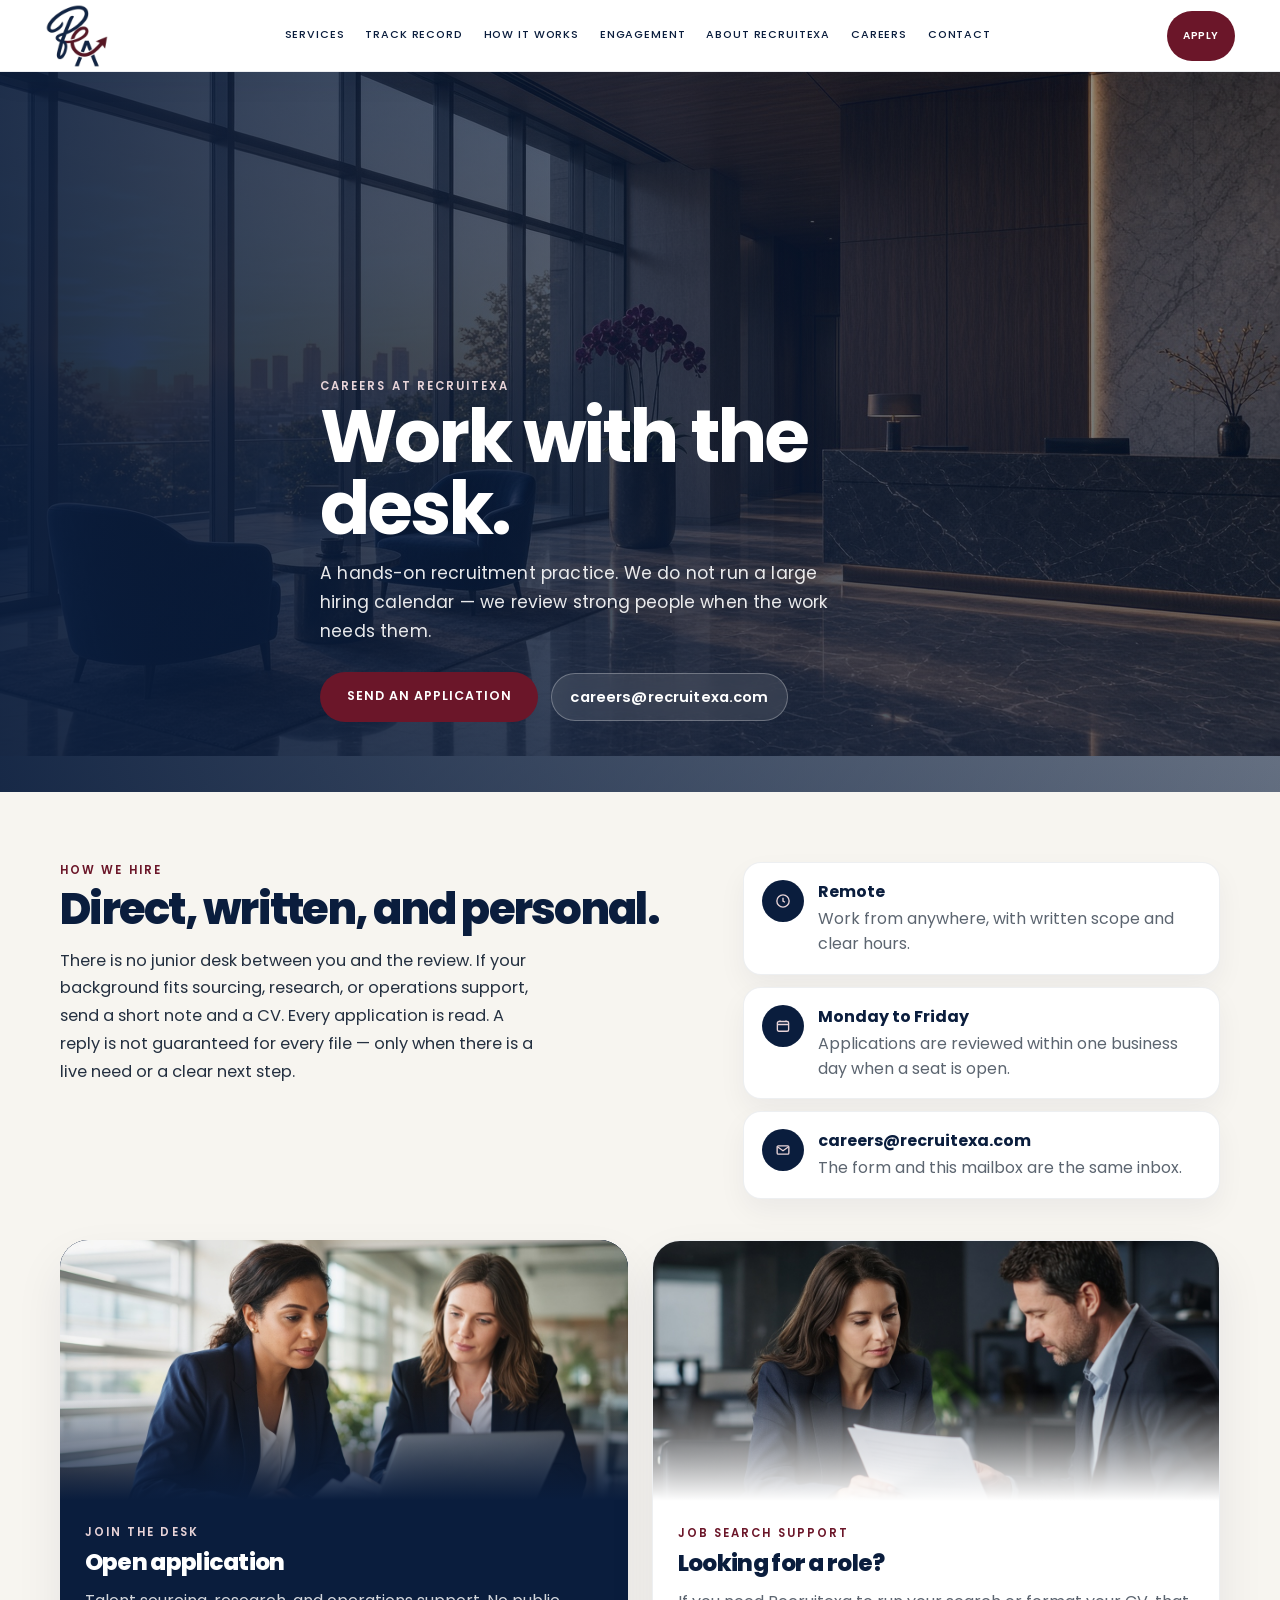
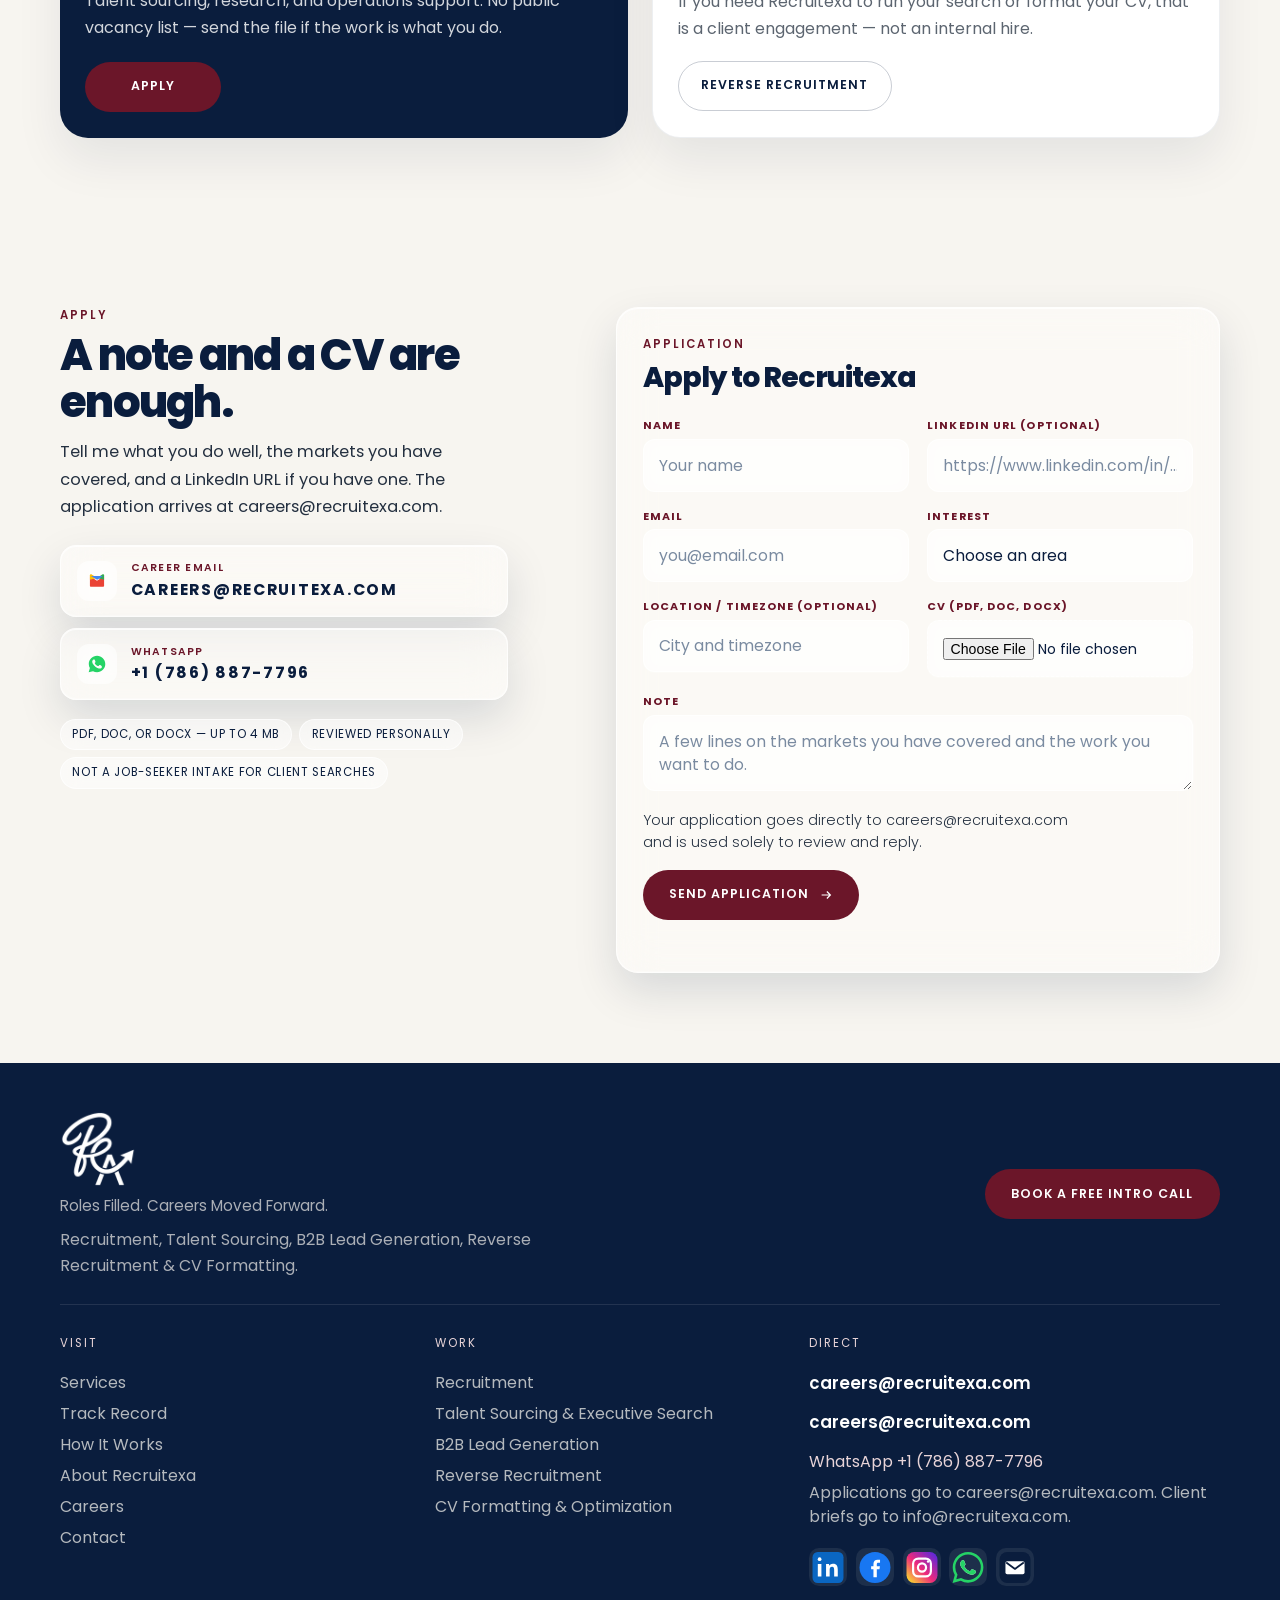
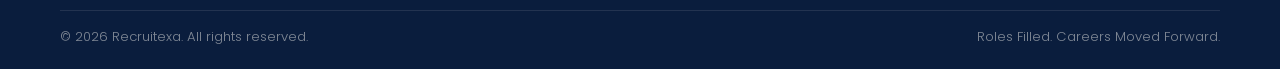
==== careers.html @ 0c9798f6 "Create Google Meet links on intro bookings via Calendar API. Co-authored-by: Cursor <cursoragent@cur" ====
﻿<!DOCTYPE html>
<html lang="en" class="skip-intro">
<head>
  <meta charset="utf-8">
  <meta name="viewport" content="width=device-width, initial-scale=1">
  <title>Careers | Recruitexa</title>
  <meta name="description" content="Careers at Recruitexa. Open applications are reviewed personally at careers@recruitexa.com.">
  <meta name="theme-color" content="#0A1D3D">
  <link rel="icon" href="favicon.png" type="image/png">
  <link rel="preconnect" href="https://fonts.googleapis.com">
  <link rel="preconnect" href="https://fonts.gstatic.com" crossorigin>
  <link href="https://fonts.googleapis.com/css2?family=Poppins:wght@400;500;600;700;800&display=swap" rel="stylesheet">
  <script>
    document.documentElement.classList.add("js", "skip-intro");
    try {
      document.documentElement.setAttribute("data-theme", localStorage.getItem("aroosa-theme") === "dark" ? "dark" : "light");
    } catch (err) {
      document.documentElement.setAttribute("data-theme", "light");
    }
  </script>
  <link rel="stylesheet" href="styles.css?v=112">
</head>
<body class="career-page" data-email="careers@recruitexa.com">
  <svg class="sprite" aria-hidden="true">
    <symbol id="logo-in" viewBox="0 0 24 24">
      <rect width="24" height="24" rx="4" fill="#0A66C2"/>
      <circle cx="5.5" cy="5.6" r="1.45" fill="#fff"/>
      <path fill="#fff" d="M4.1 9.3h2.8V19H4.1zM10.1 9.3h2.68v1.32h.05c.42-.78 1.45-1.6 2.98-1.6 3.18 0 3.77 2.1 3.77 4.82V19h-2.8v-4.85c0-1.16-.02-2.65-1.62-2.65-1.62 0-1.87 1.26-1.87 2.57V19h-2.8V9.3z"/>
    </symbol>
    <symbol id="logo-fb" viewBox="0 0 24 24">
      <circle cx="12" cy="12" r="12" fill="#1877F2"/>
      <path fill="#fff" d="M13.4 19.6v-6.2h2.1l.3-2.4h-2.4V9.5c0-.7.2-1.2 1.2-1.2h1.3V6.1c-.2 0-1-.1-1.9-.1-1.9 0-3.2 1.15-3.2 3.26v1.8H9v2.4h1.8v6.2h2.6z"/>
    </symbol>
    <linearGradient id="igGrad" x1="2" y1="22" x2="22" y2="2" gradientUnits="userSpaceOnUse">
      <stop offset="0" stop-color="#f9ce34"/>
      <stop offset=".45" stop-color="#ee2a7b"/>
      <stop offset="1" stop-color="#6228d7"/>
    </linearGradient>
    <symbol id="logo-ig" viewBox="0 0 24 24">
      <rect width="24" height="24" rx="6" fill="url(#igGrad)"/>
      <rect x="5.1" y="5.1" width="13.8" height="13.8" rx="4" fill="none" stroke="#fff" stroke-width="1.7"/>
      <circle cx="12" cy="12" r="3.15" fill="none" stroke="#fff" stroke-width="1.7"/>
      <circle cx="16.7" cy="7.35" r=".95" fill="#fff"/>
    </symbol>
    <symbol id="logo-wa" viewBox="0 0 24 24">
      <path fill="#fff" d="M17.472 14.382c-.297-.149-1.758-.867-2.03-.967-.273-.099-.471-.148-.67.15-.197.297-.769.966-.94 1.164-.173.199-.347.223-.644.075-.297-.15-1.255-.463-2.39-1.475-.883-.788-1.48-1.761-1.653-2.059-.173-.297-.018-.458.13-.606.134-.133.298-.347.446-.52.149-.174.198-.298.298-.497.099-.198.05-.371-.025-.52-.075-.149-.669-1.612-.916-2.207-.242-.579-.487-.5-.669-.51-.173-.008-.371-.01-.57-.01-.198 0-.52.074-.792.372-.272.297-1.04 1.016-1.04 2.479 0 1.462 1.065 2.875 1.213 3.074.149.198 2.096 3.2 5.077 4.487.709.306 1.262.489 1.694.625.712.227 1.36.195 1.871.118.571-.085 1.758-.719 2.006-1.413.248-.694.248-1.289.173-1.413-.074-.124-.272-.198-.57-.347"/>
      <path fill="#25D366" fill-rule="evenodd" d="M17.472 14.382c-.297-.149-1.758-.867-2.03-.967-.273-.099-.471-.148-.67.15-.197.297-.769.966-.94 1.164-.173.199-.347.223-.644.075-.297-.15-1.255-.463-2.39-1.475-.883-.788-1.48-1.761-1.653-2.059-.173-.297-.018-.458.13-.606.134-.133.298-.347.446-.52.149-.174.198-.298.298-.497.099-.198.05-.371-.025-.52-.075-.149-.669-1.612-.916-2.207-.242-.579-.487-.5-.669-.51-.173-.008-.371-.01-.57-.01-.198 0-.52.074-.792.372-.272.297-1.04 1.016-1.04 2.479 0 1.462 1.065 2.875 1.213 3.074.149.198 2.096 3.2 5.077 4.487.709.306 1.262.489 1.694.625.712.227 1.36.195 1.871.118.571-.085 1.758-.719 2.006-1.413.248-.694.248-1.289.173-1.413-.074-.124-.272-.198-.57-.347m-5.421 7.403h-.004a9.87 9.87 0 0 1-5.031-1.378l-.361-.214-3.741.982.998-3.648-.235-.374a9.86 9.86 0 0 1-1.51-5.26c.001-5.45 4.436-9.884 9.888-9.884 2.64 0 5.122 1.03 6.988 2.898a9.825 9.825 0 0 1 2.893 6.994c-.003 5.45-4.435 9.884-9.885 9.884m8.413-18.297A11.815 11.815 0 0 0 12.05 0C5.495 0 .16 5.335.157 11.892c0 2.096.547 4.142 1.588 5.945L.057 24l6.305-1.654a11.882 11.882 0 0 0 5.683 1.448h.005c6.554 0 11.89-5.335 11.893-11.893a11.821 11.821 0 0 0-3.48-8.413z"/>
    </symbol>
    <symbol id="logo-mail" viewBox="0 0 24 24">
      <rect width="24" height="24" rx="6" fill="#0A1D3D"/>
      <rect x="4.6" y="7.2" width="14.8" height="10" rx="1.4" fill="#fff"/>
      <path d="M5.2 8.1 12 13.1l6.8-5" fill="none" stroke="#0A1D3D" stroke-width="1.4" stroke-linejoin="round"/>
    </symbol>
  </svg>
  <a class="skip" href="#apply">Skip to apply</a>

  <header class="nav" id="nav">
    <a class="wordmark" href="index.html#top" aria-label="Recruitexa">
      <img class="brand-mark" src="assets/logo.png?v=ra3" alt="Recruitexa">
    </a>
    <nav class="nav-links" aria-label="Primary">
      <a href="index.html#services">Services</a>
      <a href="index.html#record">Track Record</a>
      <a href="index.html#method">How It Works</a>
      <a href="index.html#engage">Engagement</a>
      <a href="index.html#about">About Recruitexa</a>
      <a href="careers.html" aria-current="page">Careers</a>
      <a href="index.html#contact">Contact</a>
    </nav>
    <div class="nav-side">
      <a class="btn btn-cyan nav-mail" href="#apply">Apply</a>
      <button class="nav-toggle" type="button" aria-expanded="false" aria-controls="nav-panel">
        <span class="sr">Menu</span>
        <i></i><i></i><i></i>
      </button>
    </div>
  </header>

  <div class="nav-panel" id="nav-panel" hidden>
    <div class="nav-panel-inner">
      <a href="index.html#services">Services</a>
      <a href="index.html#record">Track Record</a>
      <a href="index.html#method">How It Works</a>
      <a href="index.html#engage">Engagement</a>
      <a href="index.html#about">About Recruitexa</a>
      <a href="careers.html" aria-current="page">Careers</a>
      <a href="index.html#contact">Contact</a>
      <p class="nav-panel-foot">Recruitexa · careers@recruitexa.com</p>
      <button class="panel-close" type="button" data-close>Close</button>
    </div>
  </div>

  <main>
    <section class="service-hero career-hero" id="top">
      <img src="assets/lux-lobby.jpg" alt="A quiet professional lobby.">
      <div class="career-hero-shade" aria-hidden="true"></div>
      <div class="wrap career-hero-copy">
        <p class="kicker">Careers at Recruitexa</p>
        <h1>Work with the desk.</h1>
        <p class="hero-lead">A hands-on recruitment practice. We do not run a large hiring calendar — we review strong people when the work needs them.</p>
        <div class="career-hero-actions">
          <a class="btn btn-cyan" href="#apply">Send an application</a>
          <a class="career-mail-chip" href="mailto:careers@recruitexa.com">careers@recruitexa.com</a>
        </div>
      </div>
    </section>

    <section class="section career-body">
      <div class="wrap career-intro">
        <div class="career-intro-copy">
          <p class="kicker">How we hire</p>
          <h2>Direct, written, and personal.</h2>
          <p class="section-lead">There is no junior desk between you and the review. If your background fits sourcing, research, or operations support, send a short note and a CV. Every application is read. A reply is not guaranteed for every file — only when there is a live need or a clear next step.</p>
        </div>
        <ul class="career-points">
          <li>
            <span class="career-ic" aria-hidden="true">
              <svg viewBox="0 0 24 24" fill="none" stroke="currentColor" stroke-width="1.8"><circle cx="12" cy="12" r="8.2"/><path d="M12 7.8v4.4l2.6 1.5"/></svg>
            </span>
            <span><strong>Remote</strong> Work from anywhere, with written scope and clear hours.</span>
          </li>
          <li>
            <span class="career-ic" aria-hidden="true">
              <svg viewBox="0 0 24 24" fill="none" stroke="currentColor" stroke-width="1.8"><rect x="4.5" y="6" width="15" height="13" rx="2"/><path d="M8 6V4.8M16 6V4.8M4.5 10h15"/></svg>
            </span>
            <span><strong>Monday to Friday</strong> Applications are reviewed within one business day when a seat is open.</span>
          </li>
          <li>
            <span class="career-ic" aria-hidden="true">
              <svg viewBox="0 0 24 24" fill="none" stroke="currentColor" stroke-width="1.8"><rect x="4.2" y="6.5" width="15.6" height="11" rx="1.6"/><path d="M5 8l7 5 7-5"/></svg>
            </span>
            <span><strong>careers@recruitexa.com</strong> The form and this mailbox are the same inbox.</span>
          </li>
        </ul>
      </div>

      <div class="wrap career-paths">
        <article class="career-path career-path--join">
          <div class="career-path-media">
            <img src="assets/pro-people.jpg" alt="Recruiters reviewing candidate files together.">
          </div>
          <div class="career-path-copy">
            <p class="kicker">Join the desk</p>
            <h3>Open application</h3>
            <p>Talent sourcing, research, and operations support. No public vacancy list — send the file if the work is what you do.</p>
            <a class="btn btn-cyan" href="#apply">Apply</a>
          </div>
        </article>
        <article class="career-path career-path--seek">
          <div class="career-path-media">
            <img src="assets/pro-cv.jpg" alt="A recruiter reviewing a CV with a candidate.">
          </div>
          <div class="career-path-copy">
            <p class="kicker">Job search support</p>
            <h3>Looking for a role?</h3>
            <p>If you need Recruitexa to run your search or format your CV, that is a client engagement — not an internal hire.</p>
            <a class="btn btn-ghost" href="service.html?id=reverse-recruiting">Reverse Recruitment</a>
          </div>
        </article>
      </div>
    </section>

    <section class="contact career-apply" id="apply">
      <div class="wrap contact-wrap">
        <div class="contact-copy">
          <p class="kicker">Apply</p>
          <h2>A note and a CV are enough.</h2>
          <p class="contact-lead">Tell me what you do well, the markets you have covered, and a LinkedIn URL if you have one. The application arrives at careers@recruitexa.com.</p>
          <div class="contact-channels">
            <a class="channel" href="mailto:careers@recruitexa.com">
              <span class="channel-ic" aria-hidden="true">
                <svg viewBox="0 0 24 24"><path fill="#EA4335" d="M20.5 6.4v11.2c0 .7-.6 1.3-1.3 1.3H4.8c-.7 0-1.3-.6-1.3-1.3V6.4l8.5 5.3 8.5-5.3z"/><path fill="#FBBC04" d="M3.5 6.4V5.2c0-.7.6-1.2 1.3-1.2h.4l7 4.4-8.7 2z"/><path fill="#34A853" d="M20.5 6.4V5.2c0-.7-.6-1.2-1.3-1.2h-.4l-7 4.4 8.7 2z"/><path fill="#4285F4" d="M12.2 10.6L4.8 6H19l-6.8 4.6z"/></svg>
              </span>
              <span class="channel-copy">
                <span>Career email</span>
                <strong>careers@recruitexa.com</strong>
              </span>
            </a>
            <a class="channel" href="https://wa.me/17868877796">
              <span class="channel-ic" aria-hidden="true">
                <svg viewBox="0 0 24 24"><path fill="#25D366" d="M12.04 2C6.58 2 2.13 6.45 2.13 11.91c0 1.75.46 3.45 1.32 4.95L2 22l5.25-1.38c1.45.79 3.08 1.21 4.79 1.21 5.46 0 9.91-4.45 9.91-9.91C21.95 6.45 17.5 2 12.04 2zm5.79 14.08c-.24.68-1.4 1.26-1.94 1.34-.5.08-1.13.11-1.82-.11-.42-.14-.96-.31-1.65-.61-2.9-1.26-4.79-4.18-4.94-4.37-.14-.19-1.19-1.58-1.19-3.01 0-1.43.75-2.13 1.02-2.42.26-.29.58-.36.77-.36.19 0 .38 0 .54.01.17.01.41-.07.64.49.24.57.81 1.98.88 2.12.07.14.12.31.02.5-.1.19-.14.31-.29.48-.14.17-.3.37-.43.5-.14.14-.29.29-.12.56.16.28.73 1.2 1.57 1.94 1.08.96 1.99 1.26 2.27 1.4.28.14.44.12.61-.07.16-.19.7-.81.88-1.09.19-.28.37-.23.62-.14.26.1 1.63.77 1.91.91.28.14.47.21.54.32.07.12.07.68-.17 1.36z"/></svg>
              </span>
              <span class="channel-copy">
                <span>WhatsApp</span>
                <strong>+1 (786) 887-7796</strong>
              </span>
            </a>
          </div>
          <ul class="contact-points">
            <li>PDF, DOC, or DOCX — up to 4 MB</li>
            <li>Reviewed personally</li>
            <li>Not a job-seeker intake for client searches</li>
          </ul>
        </div>
        <div class="contact-panel">
          <form id="brief" action="send.php" method="post" enctype="multipart/form-data" data-intent="career" novalidate>
            <input type="hidden" name="intent" value="career">
            <p class="kicker">Application</p>
            <h3 class="form-title">Apply to Recruitexa</h3>
            <div class="form-grid">
              <label class="field">
                <span>Name</span>
                <input name="name" type="text" autocomplete="name" maxlength="120" required placeholder="Your name">
              </label>
              <label class="field">
                <span>LinkedIn URL (optional)</span>
                <input name="company" type="url" maxlength="160" placeholder="https://www.linkedin.com/in/…">
              </label>
              <label class="field">
                <span>Email</span>
                <input name="email" type="email" autocomplete="email" maxlength="160" required placeholder="you@email.com">
              </label>
              <label class="field">
                <span>Interest</span>
                <select name="service" required>
                  <option value="" selected disabled>Choose an area</option>
                  <option>Open application</option>
                  <option>Talent sourcing</option>
                  <option>Recruitment operations</option>
                  <option>Research / lead generation</option>
                  <option>Other</option>
                </select>
              </label>
              <label class="field">
                <span>Location / timezone (optional)</span>
                <input name="timeline" type="text" maxlength="160" placeholder="City and timezone">
              </label>
              <label class="field">
                <span>CV (PDF, DOC, DOCX)</span>
                <input name="cv" type="file" accept=".pdf,.doc,.docx,application/pdf,application/msword,application/vnd.openxmlformats-officedocument.wordprocessingml.document">
              </label>
              <label class="field field-wide">
                <span>Note</span>
                <textarea name="message" maxlength="4000" required placeholder="A few lines on the markets you have covered and the work you want to do."></textarea>
              </label>
            </div>
            <div class="hp" aria-hidden="true">
              <label>Leave this blank<input name="website" type="text" tabindex="-1" autocomplete="off"></label>
            </div>
            <div class="form-actions">
              <p class="form-hint">Your application goes directly to careers@recruitexa.com and is used solely to review and reply.</p>
              <button class="btn btn-cyan" type="submit">Send application
                <svg viewBox="0 0 16 16" aria-hidden="true"><path d="M3 8h10M9 4l4 4-4 4" fill="none" stroke="currentColor" stroke-width="1.4"/></svg>
              </button>
            </div>
            <p class="form-note" id="form-note" role="status"></p>
          </form>
          <div class="form-success" id="form-success" hidden tabindex="-1">
            <p class="kicker">Sent</p>
            <h3>Thank you. Your application has been received at careers@recruitexa.com.</h3>
            <p>If there is a live need that fits, you will hear back. You can also write directly to <a href="mailto:careers@recruitexa.com">careers@recruitexa.com</a>.</p>
            <button class="btn btn-cyan" type="button" id="write-again">Send another</button>
          </div>
        </div>
      </div>
    </section>
  </main>

  <footer class="footer">
    <div class="wrap footer-top">
      <div>
        <a class="wordmark" href="index.html#top" aria-label="Recruitexa">
          <img class="brand-mark" src="assets/logo.png?v=ra3" alt="Recruitexa">
        </a>
        <p class="footer-tag">Roles Filled. Careers Moved Forward.</p>
        <p>Recruitment, Talent Sourcing, B2B Lead Generation, Reverse Recruitment &amp; CV Formatting.</p>
      </div>
      <a class="btn btn-cyan" href="index.html#book">Book a Free Intro Call</a>
    </div>
    <div class="wrap footer-grid">
      <div>
        <p class="kicker">Visit</p>
        <a href="index.html#services">Services</a>
        <a href="index.html#record">Track Record</a>
        <a href="index.html#method">How It Works</a>
        <a href="index.html#about">About Recruitexa</a>
        <a href="careers.html">Careers</a>
        <a href="index.html#contact">Contact</a>
      </div>
      <div>
        <p class="kicker">Work</p>
        <a href="service.html?id=recruitment">Recruitment</a>
        <a href="service.html?id=talent-sourcing">Talent Sourcing &amp; Executive Search</a>
        <a href="service.html?id=lead-generation">B2B Lead Generation</a>
        <a href="service.html?id=reverse-recruiting">Reverse Recruitment</a>
        <a href="service.html?id=cv-career">CV Formatting &amp; Optimization</a>
      </div>
      <div class="footer-email">
        <p class="kicker">Direct</p>
        <a class="footer-mail" href="mailto:careers@recruitexa.com">careers@recruitexa.com</a>
        <a class="footer-mail" href="mailto:info@recruitexa.com" data-email-link>info@recruitexa.com</a>
        <a href="https://wa.me/17868877796">WhatsApp +1 (786) 887-7796</a>
        <p>Applications go to careers@recruitexa.com. Client briefs go to info@recruitexa.com.</p>
        <div class="socials">
          <a class="soc-in" href="https://www.linkedin.com/company/recruitexa" aria-label="LinkedIn" target="_blank" rel="noopener noreferrer"><svg aria-hidden="true"><use href="#logo-in"/></svg></a>
          <a class="soc-fb" href="https://www.facebook.com/profile.php?id=61596615153483" aria-label="Facebook" target="_blank" rel="noopener noreferrer"><svg aria-hidden="true"><use href="#logo-fb"/></svg></a>
          <a class="soc-ig" href="https://www.instagram.com/recruitexa/" aria-label="Instagram" target="_blank" rel="noopener noreferrer"><svg aria-hidden="true"><use href="#logo-ig"/></svg></a>
          <a class="soc-wa" href="https://wa.me/17868877796" aria-label="WhatsApp" target="_blank" rel="noopener noreferrer"><svg aria-hidden="true"><use href="#logo-wa"/></svg></a>
          <a class="soc-mail" href="mailto:careers@recruitexa.com" aria-label="Email"><svg aria-hidden="true"><use href="#logo-mail"/></svg></a>
        </div>
      </div>
    </div>
    <div class="wrap footer-base">
      <p>© <span data-year>2026</span> Recruitexa. All rights reserved.</p>
      <p>Roles Filled. Careers Moved Forward.</p>
    </div>
  </footer>

  <script src="main.js?v=48"></script>
</body>
</html>
---- styles.css ----
:root {
  --ice: #F7F5F0;
  --white: #FFFFFF;
  --navy: #0A1D3D;
  --navy-2: #0A1D3D;
  --blue: #6B1629;
  --blue-deep: #6B1629;
  --sky: #F7F5F0;
  --line: rgba(107, 22, 41, 0.16);
  --muted: #5c6570;
  --text: #0A1D3D;
  --deep: #0A1D3D;
  --danger: #b42318;
  --glass: rgba(247, 245, 240, 0.78);
  --glass-strong: rgba(255, 255, 255, 0.94);
  --sheen: rgba(255, 255, 255, 0.55);
  --orb: rgba(107, 22, 41, 0.28);
  --orb-2: rgba(10, 29, 61, 0.22);
  --orb-3: rgba(10, 29, 61, 0.14);
  --serif: "Poppins", "Segoe UI", sans-serif;
  --sans: "Poppins", "Segoe UI", sans-serif;
  --cyan: #0A1D3D;
  --maroon: #6B1629;
  --pad: clamp(1.15rem, 3.5vw, 3.5rem);
  --nav: 4.5rem;
  --ease: cubic-bezier(0.22, 1, 0.36, 1);
  --radius: 22px;
}

html[data-theme="dark"] {
  --ice: #0A1D3D;
  --white: #10203c;
  --navy: #F7F5F0;
  --navy-2: #d5e4ff;
  --blue: #e7b3c0;
  --blue-deep: #f3d5dc;
  --sky: #15243c;
  --line: rgba(231, 179, 192, 0.22);
  --muted: #c5d0e4;
  --text: #F7F5F0;
  --deep: #0A1D3D;
  --glass: rgba(14, 28, 56, 0.66);
  --glass-strong: rgba(12, 26, 52, 0.82);
  --sheen: rgba(214, 228, 255, 0.14);
  --orb: rgba(107, 22, 41, 0.45);
  --orb-2: rgba(10, 29, 61, 0.4);
  --orb-3: rgba(231, 179, 192, 0.16);
  color-scheme: dark;
}

*,
*::before,
*::after { box-sizing: border-box; }

html { scroll-behavior: smooth; background: var(--ice); color-scheme: light; }

body {
  margin: 0;
  background: var(--ice);
  color: var(--text);
  font-family: var(--sans);
  font-size: 1rem;
  line-height: 1.5;
  text-rendering: optimizeLegibility;
  -webkit-font-smoothing: antialiased;
}

body.menu-open { overflow: hidden; }

h1, h2, h3, p, dl, dd { margin: 0; }
ul, ol { list-style: none; margin: 0; padding: 0; }
a { color: inherit; text-decoration: none; }
button, input, select, textarea { font: inherit; color: inherit; }
button { cursor: pointer; background: none; border: 0; padding: 0; }
img, svg { display: block; max-width: 100%; }

::selection { background: #6B1629; color: #fff; }
:focus { outline: none; }
:focus-visible { outline: 2px solid var(--blue); outline-offset: 3px; }

.sr {
  position: absolute;
  width: 1px;
  height: 1px;
  padding: 0;
  margin: -1px;
  overflow: hidden;
  clip: rect(0, 0, 0, 0);
  white-space: nowrap;
  border: 0;
}

.skip {
  position: absolute;
  left: 1rem;
  top: -4rem;
  z-index: 800;
  background: var(--navy);
  color: var(--white);
  padding: 0.55rem 0.85rem;
}
.skip:focus { top: 0.7rem; }

.progress {
  position: fixed;
  top: 0;
  left: 0;
  width: 100%;
  height: 3px;
  background: linear-gradient(90deg, var(--blue-deep), var(--blue), #7eb0ff);
  transform: scaleX(0);
  transform-origin: 0 50%;
  z-index: 500;
  pointer-events: none;
}

.wrap {
  width: min(1160px, calc(100% - var(--pad) * 2));
  margin-inline: auto;
}

@keyframes noteIn {
  to { opacity: 1; transform: none; }
}

@keyframes noteOut {
  to { opacity: 0; transform: translateY(-8px); }
}

.method-layout {
  display: grid;
  grid-template-columns: minmax(0, 1fr) 16.5rem;
  gap: 1.4rem;
  align-items: start;
}

.method-feed {
  position: sticky;
  top: calc(var(--nav) + 0.8rem);
  display: grid;
  gap: 0.8rem;
}

.toast-stack {
  display: grid;
  gap: 0.55rem;
}

.step-note,
.ping {
  padding: 0.75rem 0.9rem;
  transform: translateY(10px);
  opacity: 0;
  animation: noteIn 0.4s var(--ease) forwards;
}

.step-note.is-out,
.ping.is-out { animation: noteOut 0.35s ease forwards; }

.step-note {
  border-radius: 16px;
  box-shadow: 0 16px 36px rgba(14, 47, 107, 0.18);
}

.step-note {
  background: rgba(255, 252, 249, 0.94);
  color: var(--navy);
  border: 1px solid rgba(10, 29, 61, 0.12);
}

.step-note strong {
  display: block;
  font-size: 0.68rem;
  letter-spacing: 0.14em;
  text-transform: uppercase;
  color: #6B1629;
}

.step-note span {
  display: block;
  margin-top: 0.2rem;
  font-size: 0.88rem;
  font-weight: 300;
  color: var(--muted);
}

.ping-stack {
  position: fixed;
  z-index: 70;
  right: 1rem;
  bottom: 1rem;
  display: grid;
  gap: 0.7rem;
  width: min(20.5rem, calc(100vw - 2rem));
}

.ping {
  position: relative;
  display: grid;
  grid-template-columns: auto 1fr;
  gap: 0.75rem;
  padding: 0.9rem 2rem 0.95rem 0.9rem;
  border-radius: 22px;
  background: rgba(255, 252, 249, 0.92);
  color: var(--navy);
  border: 1px solid rgba(10, 29, 61, 0.12);
  box-shadow: 0 18px 40px rgba(14, 47, 107, 0.16);
  backdrop-filter: blur(18px);
}

.ping-face {
  width: 42px;
  height: 42px;
  border-radius: 50%;
  object-fit: cover;
  box-shadow: 0 0 0 3px #F7F5F0;
}

.ping-who {
  font-size: 0.68rem;
  letter-spacing: 0.14em;
  text-transform: uppercase;
  color: #6B1629;
}

.ping p {
  margin: 0.22rem 0 0.7rem;
  font-family: var(--serif);
  font-size: 1.18rem;
  line-height: 1.25;
  letter-spacing: -0.02em;
}

.ping-actions {
  display: flex;
  flex-wrap: wrap;
  gap: 0.4rem;
}

.ping-actions a,
.ping-actions button:not(.ping-x) {
  padding: 0.38rem 0.7rem;
  border-radius: 999px;
  background: #0A1D3D;
  color: #F7F5F0;
  font-size: 0.7rem;
  font-weight: 600;
  letter-spacing: 0.04em;
}

.ping-actions .ghost {
  background: transparent;
  color: #0A1D3D;
  border: 1px solid rgba(10, 29, 61, 0.22);
}

.ping-x {
  position: absolute;
  top: 0.45rem;
  right: 0.5rem;
  width: 1.5rem;
  height: 1.5rem;
  color: var(--muted);
  font-size: 1.15rem;
}

.kicker {
  font-size: 0.72rem;
  font-weight: 500;
  letter-spacing: 0.2em;
  text-transform: uppercase;
  color: var(--blue);
}

h2 {
  font-family: var(--serif);
  font-weight: 500;
  font-size: clamp(2.5rem, 4.8vw, 4.1rem);
  line-height: 0.96;
  letter-spacing: -0.03em;
  color: var(--navy);
}

.section { padding: clamp(3.2rem, 7vh, 5.4rem) 0; }
.section-head { margin-bottom: 1.4rem; }
.section-head h2 { margin-top: 0.35rem; }

main section[id]:not(#top),
.vcard[id] { scroll-margin-top: calc(var(--nav) + 0.5rem); }

/* Intro */

.intro {
  position: fixed;
  inset: 0;
  z-index: 600;
  display: grid;
  place-items: center;
  background: var(--ice);
  color: var(--navy);
  animation: introLeave 0.8s var(--ease) 0.95s forwards;
}

.intro-inner { text-align: center; }

.intro-mark {
  font-family: var(--serif);
  font-style: italic;
  font-size: clamp(4.6rem, 11vw, 7.2rem);
  line-height: 0.8;
  animation: pop 0.75s var(--ease) both;
}

.intro-mark span { color: var(--blue); }

.intro-name {
  margin-top: 0.75rem;
  letter-spacing: 0.32em;
  text-transform: uppercase;
  font-size: 0.72rem;
  font-weight: 500;
  animation: pop 0.75s var(--ease) 0.12s both;
}

html.skip-intro .intro { display: none; }

@keyframes pop {
  from { opacity: 0; transform: translateY(14px); }
  to { opacity: 1; transform: none; }
}

@keyframes introLeave {
  to { transform: translateY(-102%); visibility: hidden; }
}

/* Nav */

.nav {
  position: fixed;
  inset: 0 0 auto 0;
  z-index: 200;
  height: var(--nav);
  display: grid;
  grid-template-columns: 1fr auto 1fr;
  align-items: center;
  padding-inline: var(--pad);
  color: var(--navy);
  background: color-mix(in srgb, var(--ice) 62%, transparent);
  border-bottom: 1px solid transparent;
  backdrop-filter: blur(18px) saturate(1.3);
  transition: background 0.35s ease, box-shadow 0.35s ease, border-color 0.35s ease;
}

.nav.is-solid,
.nav.is-open {
  background: color-mix(in srgb, var(--white) 72%, transparent);
  border-bottom-color: var(--line);
  box-shadow: 0 10px 30px rgba(10, 29, 61, 0.06);
}

.wordmark {
  justify-self: start;
  font-family: var(--serif);
  font-style: italic;
  font-weight: 500;
  font-size: 1.85rem;
  line-height: 1;
  color: var(--navy);
}

.wordmark span { color: var(--blue); }

.nav-links { display: flex; gap: 1.45rem; }

.nav-links a {
  font-size: 0.7rem;
  font-weight: 500;
  letter-spacing: 0.14em;
  text-transform: uppercase;
  position: relative;
}

.nav-links a::after {
  content: "";
  position: absolute;
  left: 0;
  bottom: -0.35rem;
  width: 100%;
  height: 2px;
  background: var(--blue);
  transform: scaleX(0);
  transform-origin: left;
  transition: transform 0.35s var(--ease);
}

.nav-links a:hover { color: var(--blue); }
.nav-links a:hover::after { transform: scaleX(1); }

.nav-side {
  justify-self: end;
  display: flex;
  align-items: center;
  gap: 0.65rem;
}

.theme-toggle {
  width: 42px;
  height: 42px;
  border-radius: 50%;
  border: 1px solid var(--line);
  background: var(--glass);
  color: var(--navy);
  display: grid;
  place-items: center;
  backdrop-filter: blur(12px);
  box-shadow: inset 0 1px 0 var(--sheen);
  transition: transform 0.35s var(--ease), border-color 0.35s ease, background 0.35s ease;
}

.theme-toggle:hover {
  transform: translateY(-2px);
  border-color: var(--blue);
}

.theme-toggle svg {
  width: 18px;
  height: 18px;
  grid-area: 1 / 1;
  transition: opacity 0.35s ease, transform 0.45s var(--ease);
}

html[data-theme="light"] .icon-sun,
html[data-theme="dark"] .icon-moon {
  opacity: 0;
  transform: rotate(-50deg) scale(0.6);
}

.nav-toggle {
  display: none;
  width: 44px;
  height: 44px;
  position: relative;
}

.nav-toggle { color: #fff; }

.nav-toggle i {
  position: absolute;
  left: 12px;
  right: 12px;
  height: 1.5px;
  background: currentColor;
  transition: transform 0.4s var(--ease), top 0.4s var(--ease);
}

.nav-toggle i:first-child { top: 18px; }
.nav-toggle i:last-child { top: 25px; }

.nav-toggle[aria-expanded="true"] i:first-child {
  top: 21px;
  transform: rotate(40deg);
}

.nav-toggle[aria-expanded="true"] i:last-child {
  top: 21px;
  transform: rotate(-40deg);
}

.nav-panel {
  position: fixed;
  inset: var(--nav) 0 0 0;
  z-index: 190;
  background: var(--white);
  overflow: auto;
}

.nav-panel[hidden] { display: none; }

.nav-panel-inner {
  min-height: 100%;
  display: flex;
  flex-direction: column;
  justify-content: center;
  gap: 0.1rem;
  padding: 2rem var(--pad) 3rem;
}

.nav-panel a {
  font-family: var(--serif);
  font-size: clamp(2.6rem, 9vw, 4.4rem);
  line-height: 1.05;
  color: var(--navy);
  transition: color 0.3s ease, padding-left 0.3s ease;
}

.nav-panel a:hover { color: var(--blue); padding-left: 0.35rem; }

.nav-panel-foot { margin-top: 1rem; color: var(--muted); font-weight: 300; }

.panel-close {
  align-self: flex-start;
  margin-top: 1.1rem;
  color: var(--cyan);
  letter-spacing: 0.16em;
  text-transform: uppercase;
  font-size: 0.72rem;
}

/* Buttons */

.btn {
  min-height: 50px;
  padding: 0 1.25rem;
  display: inline-flex;
  align-items: center;
  justify-content: center;
  gap: 0.6rem;
  border-radius: 999px;
  border: 1px solid transparent;
  letter-spacing: 0.13em;
  text-transform: uppercase;
  font-size: 0.68rem;
  font-weight: 500;
  transition: transform 0.35s var(--ease), background 0.35s ease, box-shadow 0.35s ease, color 0.35s ease;
}

.btn svg { width: 14px; height: 14px; }

.btn-blue {
  background: var(--navy);
  color: var(--ice);
  box-shadow: 0 10px 24px rgba(10, 29, 61, 0.18);
}

.btn-blue:hover {
  background: var(--blue);
  transform: translateY(-2px);
  box-shadow: 0 14px 28px rgba(10, 29, 61, 0.28);
}

.btn-line {
  background: var(--glass);
  color: var(--navy);
  border-color: var(--line);
  backdrop-filter: blur(12px);
}

.btn-line:hover {
  border-color: var(--blue);
  color: var(--blue);
  transform: translateY(-2px);
}

/* Moving glass background */

.aurora {
  position: fixed;
  inset: 0;
  z-index: 0;
  pointer-events: none;
  overflow: hidden;
  background:
    radial-gradient(circle at 12% 18%, var(--orb-2), transparent 32%),
    radial-gradient(circle at 88% 8%, var(--orb), transparent 28%),
    linear-gradient(180deg, color-mix(in srgb, var(--sky) 70%, var(--ice)) 0%, var(--ice) 42%, var(--ice) 100%);
}

.aurora::before {
  content: "";
  position: absolute;
  width: 90vw;
  height: 90vw;
  left: 5vw;
  top: -25vw;
  background: conic-gradient(from 40deg, transparent 0%, rgba(10, 29, 61, 0.22) 18%, transparent 36%, rgba(125, 180, 255, 0.28) 58%, transparent 78%);
  filter: blur(46px);
  animation: spinGlow 26s linear infinite;
}

.aurora span {
  position: absolute;
  border-radius: 50%;
  filter: blur(18px);
  animation: floaty 16s ease-in-out infinite;
}

.aurora span:nth-child(1) {
  width: 46vw;
  height: 46vw;
  top: -12vw;
  right: -8vw;
  background: radial-gradient(circle, var(--orb), transparent 68%);
}

.aurora span:nth-child(2) {
  width: 34vw;
  height: 34vw;
  left: -10vw;
  bottom: 8vh;
  background: radial-gradient(circle, var(--orb-2), transparent 70%);
  animation-duration: 18s;
  animation-direction: alternate-reverse;
}

.aurora span:nth-child(3) {
  width: 28vw;
  height: 28vw;
  left: 34vw;
  top: 28vh;
  background: radial-gradient(circle, var(--orb-3), transparent 70%);
  animation-duration: 13s;
  animation-delay: -4s;
}

.aurora span:nth-child(4) {
  width: 18vw;
  height: 18vw;
  right: 12vw;
  bottom: 12vh;
  background: radial-gradient(circle, rgba(59, 130, 246, 0.45), transparent 70%);
  animation-duration: 19s;
  animation-delay: -8s;
}

main, .footer { position: relative; z-index: 1; }

@keyframes floaty {
  0% { transform: translate3d(0, 0, 0) scale(1); }
  40% { transform: translate3d(48px, -36px, 0) scale(1.14); }
  100% { transform: translate3d(-42px, 32px, 0) scale(0.92); }
}

@keyframes spinGlow {
  to { transform: rotate(360deg); }
}

/* Hero */

.hero {
  position: relative;
  min-height: 100svh;
  display: grid;
  grid-template-columns: 1.05fr 0.9fr;
  gap: clamp(1.5rem, 4vw, 3.5rem);
  align-items: center;
  padding: calc(var(--nav) + 1rem) var(--pad) 2.2rem;
  overflow: hidden;
  background: transparent;
}

.hero-copy,
.hero-photo { position: relative; z-index: 1; }

.hero-title {
  margin-top: 0.7rem;
  min-height: 1.15em;
  font-family: var(--serif);
  font-weight: 500;
  font-size: clamp(3rem, 5.6vw, 5.4rem);
  line-height: 0.96;
  letter-spacing: -0.035em;
  color: var(--navy);
}

.typed em { font-style: italic; color: var(--blue); }

.caret {
  display: inline-block;
  width: 0.045em;
  height: 0.72em;
  margin-left: 0.08em;
  background: var(--blue);
  vertical-align: -0.02em;
  animation: blink 0.9s steps(1) infinite;
}

@keyframes blink {
  50% { opacity: 0; }
}

.hero-actions {
  display: flex;
  flex-wrap: wrap;
  gap: 0.75rem;
  margin: 1.7rem 0 1.35rem;
}

.hero .btn-blue,
.contact .btn-blue {
  position: relative;
  overflow: hidden;
  background: linear-gradient(135deg, #0A1D3D, #6B1629 62%, #6B1629);
}

.hero .btn-blue::after,
.contact .btn-blue::after {
  content: "";
  position: absolute;
  inset: 0;
  background: linear-gradient(110deg, transparent 32%, rgba(255, 255, 255, 0.45) 50%, transparent 68%);
  transform: translateX(-130%);
  animation: sheen 3.4s ease-in-out infinite;
  pointer-events: none;
}

.hero .btn-line {
  background: #fffdfb;
  border-color: rgba(122, 48, 64, 0.35);
  color: #0A1D3D;
}

.hero-pills { display: flex; flex-wrap: wrap; gap: 0.7rem; }

.hero-pills a {
  padding: 0.55rem 0.9rem;
  border-radius: 999px;
  border: 0;
  color: #fff;
  font-size: 0.75rem;
  letter-spacing: 0.04em;
  box-shadow: 0 8px 16px rgba(14, 58, 120, 0.16);
  animation: bob 3.4s ease-in-out infinite alternate;
  transition: transform 0.3s ease, filter 0.3s ease;
}

.hero-pills a:nth-child(odd) { background: #0A1D3D; }
.hero-pills a:nth-child(even) { background: #6B1629; }

.hero-pills a:hover {
  animation: none;
  color: #fff;
  filter: brightness(1.08);
  transform: translateY(-3px) scale(1.04);
}

.hero .socials a { animation: bob 3.2s ease-in-out infinite alternate; }
.hero .socials a:nth-child(2) { animation-delay: 0.15s; }
.hero .socials a:nth-child(3) { animation-delay: 0.3s; }
.hero .socials a:nth-child(4) { animation-delay: 0.45s; }
.hero .socials a:nth-child(5) { animation-delay: 0.6s; }
.hero .socials a:hover { animation: none; }

@keyframes sheen {
  0%, 58% { transform: translateX(-130%); }
  100% { transform: translateX(130%); }
}

.socials {
  display: flex;
  flex-wrap: wrap;
  gap: 0.7rem;
  margin-top: 1.45rem;
}

.social-block { margin-top: 1.45rem; }
.social-block .socials { margin-top: 0; }

.social-mail {
  display: inline-block;
  margin-top: 0.75rem;
  color: var(--blue);
  font-size: 0.98rem;
  border-bottom: 1px solid transparent;
}

.hero-copy > .social-mail { margin-top: 1.25rem; }

.social-mail:hover { border-bottom-color: currentColor; }
.footer .social-mail { color: #d7e7ff; }

.sprite { position: absolute; width: 0; height: 0; overflow: hidden; }

.socials a {
  width: 36px;
  height: 36px;
  display: grid;
  place-items: center;
  background: none;
  border: 0;
  border-radius: 8px;
  box-shadow: none;
  transition: transform 0.35s var(--ease);
}

.socials svg { width: 100%; height: 100%; }
.socials a:hover { transform: translateY(-3px) scale(1.08); }

.socials-nav { margin-top: 0; gap: 0.45rem; }
.socials-nav a { width: 28px; height: 28px; }

.footer .socials { margin-top: 0.35rem; }

.hero-photo {
  height: auto;
  display: flex;
  justify-content: center;
  align-items: center;
  background: none;
  border: 0;
  border-radius: 0;
  overflow: visible;
  box-shadow: none;
  padding: 0.6rem 0 1rem;
}

.hero-frame {
  position: relative;
  z-index: 1;
  width: min(78%, 420px);
  aspect-ratio: 1;
  margin: 0;
  border-radius: 50%;
}

.hero-frame::before {
  content: "";
  position: absolute;
  inset: -16px;
  border-radius: 50%;
  border: 1.5px dashed rgba(10, 29, 61, 0.45);
  animation: spin360 28s linear infinite reverse;
}

.hero-ring {
  position: absolute;
  inset: 0;
  border-radius: 50%;
  background: conic-gradient(
    from 0deg,
    #0A1D3D 0deg,
    #7eb6ff 80deg,
    #F7F5F0 150deg,
    #6B1629 230deg,
    #0A1D3D 310deg,
    #0A1D3D 360deg
  );
  -webkit-mask: radial-gradient(farthest-side, transparent calc(100% - 12px), #000 calc(100% - 10px));
  mask: radial-gradient(farthest-side, transparent calc(100% - 12px), #000 calc(100% - 10px));
  animation: spin360 8s linear infinite;
}

.hero-orbit {
  position: absolute;
  inset: 0;
  border-radius: 50%;
  animation: spin360 8s linear infinite;
  pointer-events: none;
  z-index: 2;
}

.hero-orbit span {
  position: absolute;
  top: -5px;
  left: 50%;
  width: 12px;
  height: 12px;
  margin-left: -6px;
  border-radius: 50%;
  background: #fff;
  box-shadow:
    0 0 0 4px rgba(10, 29, 61, 0.22),
    0 0 16px rgba(107, 22, 41, 0.7);
}

.hero-shot {
  position: absolute;
  inset: 18px;
  border-radius: 50%;
  overflow: hidden;
  background: #fff;
  border: 6px solid #fff;
  box-shadow: 0 18px 44px rgba(10, 29, 61, 0.18);
}

.hero-frame img {
  display: block;
  width: 100%;
  height: 100%;
  object-fit: cover;
  object-position: 50% 16%;
}

@keyframes spin360 {
  to { transform: rotate(360deg); }
}

/* Marquee */

.marquee {
  overflow: hidden;
  background: var(--deep);
  color: #eaf2ff;
  padding: 0.85rem 0;
}

.marquee-track {
  display: flex;
  width: max-content;
  animation: ticker 34s linear infinite;
}

.marquee:hover .marquee-track { animation-play-state: paused; }

.marquee-group {
  display: flex;
  flex-shrink: 0;
  align-items: center;
  gap: 1.15rem;
  padding-right: 1.15rem;
  font-family: var(--serif);
  font-style: italic;
  font-size: 1.45rem;
}

.marquee-group span:nth-child(even) { color: #8eb6ff; font-style: normal; }

@keyframes ticker {
  from { transform: translateX(0); }
  to { transform: translateX(-50%); }
}

/* Services */

.services { background: transparent; }

.show-progress {
  display: grid;
  grid-template-columns: repeat(8, minmax(0, 1fr));
  gap: 0.35rem;
  margin: 0 0 0.75rem;
}

.show-progress span {
  display: block;
  height: 5px;
  border-radius: 99px;
  overflow: hidden;
  background: rgba(10, 29, 61, 0.14);
}

.show-progress i {
  display: block;
  height: 100%;
  width: 100%;
  border-radius: inherit;
  background: linear-gradient(90deg, #0A1D3D, #6B1629);
  transform: scaleX(0);
  transform-origin: left;
}

.show-progress span.is-done i { transform: scaleX(1); }
.show-progress span.is-on i {
  animation: showFill 5.2s linear forwards;
}

.show.is-paused .show-progress span.is-on i {
  animation-play-state: paused;
}

@keyframes showFill {
  from { transform: scaleX(0); }
  to { transform: scaleX(1); }
}

.show-rail {
  display: flex;
  flex-wrap: wrap;
  gap: 0.45rem;
  margin: 0 0 1.7rem;
  padding: 0.4rem;
  border-radius: 999px;
  background: color-mix(in srgb, var(--white) 78%, transparent);
  border: 1px solid rgba(10, 29, 61, 0.1);
  box-shadow: 0 10px 28px rgba(14, 47, 107, 0.06);
}

.show-rail button {
  position: relative;
  padding: 0.55rem 0.95rem;
  border-radius: 999px;
  color: var(--navy);
  font-size: 0.82rem;
  font-weight: 500;
  letter-spacing: 0.02em;
  transition: background 0.3s ease, color 0.3s ease, box-shadow 0.3s ease;
}

.show-rail button[aria-selected="true"] {
  color: #F7F5F0;
  background: linear-gradient(135deg, #0A1D3D, #6B1629);
  box-shadow: 0 8px 18px rgba(14, 47, 107, 0.22);
}

.show-rail button:hover { background: rgba(10, 29, 61, 0.08); }
.show-rail button[aria-selected="true"]:hover { background: linear-gradient(135deg, #0A1D3D, #6B1629); }
.show-rail button.is-next {
  box-shadow: inset 0 0 0 1px rgba(107, 22, 41, 0.45);
}

.show-stage { position: relative; perspective: 1400px; }

.show-pane {
  display: none;
  grid-template-columns: minmax(280px, 1.05fr) minmax(280px, 0.95fr);
  gap: clamp(1.2rem, 3vw, 2.6rem);
  align-items: center;
}

.show-pane.is-on { display: grid; }

.show-photo {
  position: relative;
  min-height: 460px;
  border-radius: 22px;
  overflow: hidden;
  background: #F7F5F0;
  box-shadow:
    0 0 0 1px rgba(10, 29, 61, 0.1),
    0 18px 36px rgba(10, 29, 61, 0.12);
}

.show-photo::before {
  content: "";
  position: absolute;
  z-index: 1;
  inset: auto 0 0;
  height: 28%;
  background: linear-gradient(180deg, transparent, rgba(10, 29, 61, 0.28));
  pointer-events: none;
}

.show-tag {
  position: absolute;
  z-index: 2;
  left: 1.1rem;
  bottom: 1.1rem;
  padding: 0.38rem 0.75rem;
  border-radius: 999px;
  background: rgba(255, 252, 249, 0.94);
  color: #0A1D3D;
  font-size: 0.68rem;
  font-weight: 600;
  letter-spacing: 0.14em;
  text-transform: uppercase;
  box-shadow: 0 8px 18px rgba(14, 47, 107, 0.18);
}

.show-photo img {
  position: absolute;
  inset: 0;
  width: 100%;
  height: 100%;
  object-fit: cover;
  filter: saturate(1.04) contrast(1.03);
}

.show-copy h3 {
  color: var(--navy);
  font-family: var(--serif);
  font-size: clamp(2.7rem, 5vw, 4.4rem);
  font-weight: 500;
  letter-spacing: -0.04em;
  line-height: 0.92;
}

.show-line {
  margin-top: 0.7rem;
  color: var(--muted);
  font-family: var(--serif);
  font-size: 1.35rem;
  font-style: italic;
  font-weight: 500;
}

.names {
  display: grid;
  grid-template-columns: 1fr 1fr;
  gap: 0.72rem;
  margin-top: 1.35rem;
  perspective: 1100px;
}

.names li {
  position: relative;
  padding: 0.72rem 0.85rem 0.72rem 1.65rem;
  border-radius: 14px;
  overflow: hidden;
  color: #0A1D3D;
  font-size: 0.9rem;
  font-weight: 500;
  line-height: 1.3;
  background: #F7F5F0;
  border: 1px solid rgba(10, 29, 61, 0.12);
  box-shadow: 0 8px 18px rgba(10, 29, 61, 0.06);
  opacity: 0;
}

.names li:nth-child(even) {
  color: #6B1629;
  background: #fff8f6;
  border-color: rgba(107, 22, 41, 0.16);
}

.names li:nth-child(3n) {
  color: #0A1D3D;
  background: #F7F5F0;
  border-color: rgba(10, 29, 61, 0.12);
}

.names li::before {
  content: "";
  position: absolute;
  left: 0.72rem;
  top: 50%;
  z-index: 1;
  width: 7px;
  height: 7px;
  margin-top: -3.5px;
  border-radius: 50%;
  background: #0A1D3D;
}

.names li:nth-child(even)::before { background: #6B1629; }
.names li:nth-child(3n)::before { background: #0A1D3D; }

.names li::after {
  content: "";
  position: absolute;
  inset: 0;
  background: linear-gradient(115deg, transparent 32%, rgba(255, 255, 255, 0.38), transparent 68%);
  transform: translateX(-130%);
  animation: sheen 4.2s ease-in-out infinite;
  animation-delay: calc(var(--i) * 0.18s);
}

.show-pane.is-on .names li {
  animation: nameIn 0.5s var(--ease) forwards;
  animation-delay: calc(var(--i) * 40ms);
}

.names li:hover {
  transform: translateY(-3px);
  box-shadow: 0 12px 22px rgba(10, 29, 61, 0.12);
}

@keyframes nameIn {
  from { opacity: 0; transform: translateY(12px); }
  to { opacity: 1; transform: none; }
}

@keyframes tileFloat {
  0%, 100% { transform: translateY(0) rotateX(7deg) rotateY(-5deg); }
  50% { transform: translateY(-8px) rotateX(2deg) rotateY(6deg); }
}

@keyframes sheen {
  0%, 58% { transform: translateX(-130%); }
  82%, 100% { transform: translateX(130%); }
}

.show-go {
  display: inline-flex;
  margin-top: 1.15rem;
  padding: 0.72rem 1.2rem;
  border-radius: 999px;
  color: #f6efe9;
  background: linear-gradient(135deg, #0A1D3D, #6B1629 68%, #6B1629);
  box-shadow: 0 12px 24px rgba(122, 48, 64, 0.35), inset 0 1px 0 rgba(255, 255, 255, 0.25);
  font-size: 0.72rem;
  font-weight: 600;
  letter-spacing: 0.16em;
  text-transform: uppercase;
  transition: transform 0.35s var(--ease), box-shadow 0.35s ease;
}

.show-go:hover {
  transform: translateY(-3px);
  box-shadow: 0 16px 30px rgba(122, 48, 64, 0.42), inset 0 1px 0 rgba(255, 255, 255, 0.3);
}

html[data-theme="dark"] .show-go { color: #f6efe9; }
html[data-theme="dark"] .show-tag { background: rgba(16, 32, 60, 0.92); color: #F7F5F0; }
html[data-theme="dark"] .show-progress span { background: rgba(255, 252, 249, 0.14); }
html[data-theme="dark"] .names li {
  background: #15243c;
  color: #F7F5F0;
  border-color: rgba(213, 228, 255, 0.16);
}
html[data-theme="dark"] .names li:nth-child(even) {
  background: #2a1822;
  color: #e7b3c0;
}
html[data-theme="dark"] .names li:nth-child(3n) {
  background: #10203c;
  color: #d5e4ff;
}
html[data-theme="dark"] .skills {
  background: #10203c;
  color: #F7F5F0;
}
html[data-theme="dark"] .skills h2 { color: #F7F5F0; }
html[data-theme="dark"] .skill-note { color: #c5d0e4; }
html[data-theme="dark"] .skill-card {
  background: #15243c;
  border-color: rgba(213, 228, 255, 0.14);
}

.vcards {
  display: grid;
  grid-template-columns: 1fr;
  gap: 1.35rem;
  perspective: 1600px;
}

.vcard {
  --accent: #1a56c4;
  position: relative;
  display: flex;
  flex-direction: column;
  background: var(--glass-strong);
  border: 1px solid var(--line);
  border-radius: var(--radius);
  overflow: hidden;
  color: var(--navy);
  min-height: 100%;
  backdrop-filter: blur(16px) saturate(1.2);
  box-shadow: 0 16px 40px rgba(10, 29, 61, 0.08), inset 0 1px 0 var(--sheen);
  transition: transform 0.45s var(--ease), box-shadow 0.45s ease, border-color 0.45s ease;
}

.vcard { --accent: #6B1629; }

.vcard-story {
  display: grid;
  grid-template-columns: minmax(260px, 46%) 1fr;
  align-items: stretch;
  transform-style: preserve-3d;
  animation: lift3d 7s ease-in-out infinite;
}

.vcard-story:nth-child(even) { animation-delay: -2.4s; }
.vcard-story:nth-child(3n) { animation-delay: -4.2s; }

@keyframes lift3d {
  0%, 100% { transform: translateY(0) rotateX(1.5deg) rotateY(-2deg); }
  50% { transform: translateY(-10px) rotateX(3.5deg) rotateY(2.5deg); }
}

.vcard-story:nth-child(even) .vcard-media { order: 2; }

.vcard-story .vcard-media { height: 100%; min-height: 320px; }

.vcard-story .vcard-copy {
  display: flex;
  flex-direction: column;
  justify-content: center;
  padding: 1.5rem 1.7rem 1.6rem;
}

.clusters {
  display: grid;
  gap: 0.72rem;
  margin-top: 1rem;
}

.clusters span {
  display: block;
  color: var(--muted);
  font-size: 0.92rem;
  font-weight: 300;
  line-height: 1.45;
}

.clusters b {
  display: block;
  margin-bottom: 0.12rem;
  color: var(--navy);
  font-family: var(--serif);
  font-size: 1.05rem;
  font-weight: 500;
  letter-spacing: -0.02em;
}

.clusters b::before {
  content: "";
  display: inline-block;
  width: 1.1rem;
  height: 1px;
  margin-right: 0.45rem;
  vertical-align: middle;
  background: #6B1629;
}

.offer {
  display: flex;
  flex-wrap: wrap;
  gap: 0.38rem;
  margin-top: 0.95rem;
}

.offer li {
  padding: 0.32rem 0.62rem;
  border-radius: 999px;
  background: #f6efe9;
  border: 1px solid rgba(122, 48, 64, 0.16);
  color: #3a2430;
  font-size: 0.76rem;
  line-height: 1.3;
}

html[data-theme="dark"] .offer li {
  background: rgba(122, 48, 64, 0.28);
  border-color: rgba(231, 179, 190, 0.28);
  color: #f6efe9;
}

.vcard-wide {
  grid-column: 1 / -1;
  display: grid;
  grid-template-columns: minmax(200px, 280px) 1fr;
  align-items: stretch;
}

.bd-stage {
  position: relative;
  display: grid;
  place-items: center;
  min-height: 210px;
  overflow: hidden;
  background:
    radial-gradient(circle at 50% 46%, rgba(255, 255, 255, 0.28), transparent 46%),
    linear-gradient(155deg, #fbbf24, #d97706 52%, #92400e);
}

.bd-ring,
.bd-orbit {
  position: absolute;
  width: 148px;
  height: 148px;
  border-radius: 50%;
  animation: spin360 8s linear infinite;
}

.bd-ring {
  background: conic-gradient(from 0deg, transparent 0 28%, #fff 48%, #fecdd3 70%, transparent 100%);
  -webkit-mask: radial-gradient(farthest-side, transparent calc(100% - 9px), #000 calc(100% - 6px));
  mask: radial-gradient(farthest-side, transparent calc(100% - 9px), #000 calc(100% - 6px));
}

.bd-orbit { animation-duration: 8s; }

.bd-orbit i {
  position: absolute;
  top: -5px;
  left: 50%;
  width: 11px;
  height: 11px;
  margin-left: -5px;
  border-radius: 50%;
  background: #fff;
  box-shadow: 0 0 0 4px rgba(255, 255, 255, 0.22), 0 0 16px #fff;
}

.bd-core {
  position: relative;
  z-index: 1;
  display: grid;
  place-items: center;
  width: 92px;
  height: 92px;
  border-radius: 50%;
  background: rgba(255, 255, 255, 0.16);
  border: 1px solid rgba(255, 255, 255, 0.5);
  box-shadow: 0 12px 28px rgba(136, 19, 55, 0.28);
  animation: bdFloat 4.6s ease-in-out infinite;
}

.bd-core svg { width: 52px; height: 52px; }

.vcard-wide .vcard-copy {
  display: flex;
  flex-direction: column;
  justify-content: center;
  padding: 1.2rem 1.4rem;
}

.bd-flow {
  display: flex;
  flex-wrap: wrap;
  align-items: center;
  gap: 0.45rem;
  margin-top: 0.85rem;
}

.bd-flow span {
  padding: 0.38rem 0.72rem;
  border-radius: 999px;
  background: #fff7ed;
  color: #c2410c;
  font-size: 0.78rem;
  font-weight: 500;
  animation: bdPop 2.8s ease-in-out infinite;
}

.bd-flow span:nth-child(3) { animation-delay: 0.35s; }
.bd-flow span:nth-child(5) { animation-delay: 0.7s; }

.bd-flow i {
  position: relative;
  width: 28px;
  height: 2px;
  overflow: hidden;
  border-radius: 2px;
  background: #fed7aa;
}

.bd-flow i::after {
  content: "";
  position: absolute;
  inset: 0;
  background: #d97706;
  animation: bdDash 1.5s ease-in-out infinite;
}

@keyframes bdFloat {
  0%, 100% { transform: translateY(0); }
  50% { transform: translateY(-7px); }
}

@keyframes bdPop {
  0%, 100% { transform: translateY(0); }
  50% { transform: translateY(-3px); }
}

@keyframes bdDash {
  from { transform: translateX(-110%); }
  to { transform: translateX(110%); }
}

.vcard::before {
  content: "";
  position: absolute;
  z-index: 2;
  top: 0;
  left: 0;
  right: 0;
  height: 4px;
  background: var(--accent);
}

.vcard::after {
  content: "";
  position: absolute;
  inset: 0;
  background: linear-gradient(115deg, transparent 32%, var(--sheen) 48%, transparent 64%);
  transform: translateX(-130%);
  transition: transform 0.8s var(--ease);
  pointer-events: none;
}

.vcard-media {
  position: relative;
  height: 210px;
  overflow: hidden;
  background: var(--sky);
}

.vcard-media::after {
  content: "";
  position: absolute;
  inset: auto 0 0 0;
  height: 38%;
  background: linear-gradient(to top, rgba(10, 29, 61, 0.28), transparent);
  pointer-events: none;
}

.vcard img {
  width: 100%;
  height: 100%;
  object-fit: cover;
  transition: transform 0.8s var(--ease);
}

.vcard-mark {
  display: grid;
  place-items: center;
  background:
    radial-gradient(circle at 50% 42%, rgba(255, 255, 255, 0.28), transparent 42%),
    linear-gradient(155deg, color-mix(in srgb, var(--accent) 72%, #fff), var(--accent));
}

.vcard-mark svg { width: 74px; height: 74px; }

#cv-career img {
  object-position: 72% 0%;
  transform: scale(1.34);
  transform-origin: 78% 0%;
}

.vcard-copy { padding: 0.95rem 1.1rem 1.05rem; }

.vcard-pills {
  display: flex;
  flex-wrap: wrap;
  gap: 0.35rem;
  margin-top: 0.7rem;
}

.vcard-pills span {
  padding: 0.28rem 0.6rem;
  border-radius: 999px;
  background: color-mix(in srgb, var(--accent) 14%, var(--white));
  color: var(--accent);
  font-size: 0.75rem;
  font-weight: 500;
}

.vcard strong {
  display: block;
  font-family: var(--serif);
  font-weight: 500;
  font-size: clamp(1.55rem, 2.1vw, 2rem);
  letter-spacing: -0.03em;
  line-height: 1.05;
}

.vcard em {
  display: block;
  margin-top: 0.4rem;
  font-style: normal;
  font-weight: 300;
  color: var(--muted);
}

.vcard-go {
  display: inline-flex;
  margin-top: 0.75rem;
  color: var(--blue);
  letter-spacing: 0.14em;
  text-transform: uppercase;
  font-size: 0.68rem;
  font-weight: 500;
}

.vcard:hover {
  transform: translateY(-8px);
  border-color: var(--blue);
  box-shadow: 0 22px 48px rgba(14, 58, 120, 0.16);
}

.vcard:hover::after { transform: translateX(130%); }

.vcard:hover img { transform: scale(1.07); }
#cv-career:hover img { transform: scale(1.04); }

/* Band — office image, used once */

.band {
  position: relative;
  min-height: 62vh;
  display: grid;
  align-items: end;
  overflow: hidden;
  background: #0A1D3D;
}

.band img {
  position: absolute;
  inset: 0;
  width: 100%;
  height: 100%;
  object-fit: cover;
  animation: drift 22s ease-in-out infinite alternate;
}

.band-shade {
  position: absolute;
  inset: 0;
  background: linear-gradient(180deg, rgba(10, 29, 61, 0.08), rgba(10, 29, 61, 0.55));
}

.band-copy {
  position: relative;
  z-index: 1;
  padding: 3rem 0;
  color: #f7fbff;
}

.pull {
  font-family: var(--serif);
  font-style: italic;
  font-weight: 500;
  font-size: clamp(2.1rem, 4vw, 3.6rem);
  line-height: 1.08;
  letter-spacing: -0.03em;
  max-width: 16ch;
}

.chips {
  display: flex;
  flex-wrap: wrap;
  gap: 0.5rem;
  margin-top: 1.1rem;
}

.chips li {
  padding: 0.45rem 0.75rem;
  border-radius: 999px;
  border: 1px solid rgba(255, 255, 255, 0.35);
  background: rgba(10, 29, 61, 0.35);
  backdrop-filter: blur(8px);
  font-size: 0.72rem;
  letter-spacing: 0.12em;
  text-transform: uppercase;
}

/* Skills */

.skills {
  position: relative;
  overflow: hidden;
  background:
    radial-gradient(ellipse at 12% 0%, rgba(10, 29, 61, 0.1), transparent 46%),
    radial-gradient(ellipse at 88% 110%, rgba(107, 22, 41, 0.08), transparent 48%),
    #F7F5F0;
  color: var(--text);
}

.skills::before {
  content: "";
  position: absolute;
  width: 42%;
  height: 70%;
  left: -6%;
  top: -18%;
  background: radial-gradient(circle, rgba(10, 29, 61, 0.1), transparent 68%);
  animation: floaty 18s ease-in-out infinite;
  pointer-events: none;
}

.skills .wrap { position: relative; z-index: 1; }
.skills .kicker { color: #6B1629; }
.skills h2 { color: #0A1D3D; }

.skill-lead {
  display: flex;
  flex-wrap: wrap;
  gap: 0.6rem;
  margin-bottom: 1.1rem;
}

.skill-lead span {
  padding: 0.78rem 1.2rem;
  border-radius: 999px;
  color: #fff;
  font-weight: 500;
  letter-spacing: 0.01em;
  box-shadow: 0 12px 28px rgba(0, 0, 0, 0.28);
  animation: bob 3.6s ease-in-out infinite;
}

.skill-lead span:nth-child(1) { background: linear-gradient(135deg, #0A1D3D, #3b82f6); }
.skill-lead span:nth-child(2) { background: linear-gradient(135deg, #6B1629, #8A2A40); animation-delay: 0.2s; }
.skill-lead span:nth-child(3) { background: linear-gradient(135deg, #F7F5F0, #F7F5F0); color: #0A1D3D; animation-delay: 0.4s; }
.skill-lead span:nth-child(4) { background: linear-gradient(135deg, #0A1D3D, #0A1D3D); animation-delay: 0.55s; }
.skill-lead span:nth-child(5) { background: linear-gradient(135deg, #6B1629, #8A2A40); animation-delay: 0.7s; }

.skill-note {
  max-width: 44ch;
  margin: 0 0 1.7rem;
  color: var(--muted);
  font-size: 1.05rem;
}

.skill-board {
  display: grid;
  grid-template-columns: repeat(4, 1fr);
  gap: 0.8rem;
}

.skill-card {
  position: relative;
  overflow: hidden;
  padding: 1.15rem 1.15rem 1.2rem;
  border-radius: 22px;
  color: var(--ink, #0A1D3D);
  background: linear-gradient(180deg, #F7F5F0, var(--b, #F7F5F0));
  border: 1px solid rgba(10, 29, 61, 0.12);
  border-top: 3px solid var(--a, #0A1D3D);
  box-shadow: 0 14px 28px var(--glow, rgba(10, 29, 61, 0.1));
  transition: transform 0.45s var(--ease), box-shadow 0.45s ease;
}

.skill-card::before {
  content: "";
  position: absolute;
  width: 150px;
  height: 150px;
  right: -36px;
  top: -48px;
  border-radius: 50%;
  background: rgba(255, 255, 255, 0.22);
  animation: floaty 12s ease-in-out infinite;
  pointer-events: none;
}

.skill-card::after {
  content: "";
  position: absolute;
  inset: 0;
  background: linear-gradient(115deg, transparent 30%, rgba(255, 255, 255, 0.28) 48%, transparent 66%);
  transform: translateX(-130%);
  animation: sheen 5.5s ease-in-out infinite;
  pointer-events: none;
}

.skill-card:nth-child(2)::after { animation-delay: 0.6s; }
.skill-card:nth-child(3)::after { animation-delay: 1.2s; }
.skill-card:nth-child(4)::after { animation-delay: 1.8s; }
.skill-card:nth-child(5)::after { animation-delay: 2.4s; }

.skill-card:hover,
.js .skill-card.is-in:hover {
  transform: translateY(-6px);
  box-shadow: 0 24px 48px var(--glow), inset 0 1px 0 rgba(255, 255, 255, 0.35);
}

.skill-card h3 {
  position: relative;
  z-index: 1;
  font-family: var(--serif);
  font-weight: 500;
  font-size: 1.55rem;
  letter-spacing: -0.02em;
  color: inherit;
  margin-bottom: 0.75rem;
}

.skill-card ul {
  position: relative;
  z-index: 1;
  display: flex;
  flex-wrap: wrap;
  gap: 0.4rem;
}

.skill-card li {
  padding: 0.34rem 0.66rem;
  border-radius: 999px;
  background: rgba(255, 255, 255, 0.16);
  border: 1px solid rgba(255, 255, 255, 0.28);
  color: inherit;
  font-size: 0.8rem;
}

.skill-card.is-light {
  color: var(--ink, #0A1D3D);
}

.skill-card.is-light li {
  background: rgba(10, 29, 61, 0.08);
  border-color: rgba(10, 29, 61, 0.16);
}

/* Tiles */

.around {
  background: #0A1D3D;
  color: #fff;
}

.around h2 { color: #fff; }
.around .kicker { color: var(--cyan); }

.tile {
  background: #14171c;
  border: 1px solid rgba(62, 181, 230, 0.22);
  color: #fff;
}

.tile h3 { color: #fff; }
.tile-icon { background: var(--cyan); color: #0A1D3D; }

.bento {
  display: grid;
  grid-template-columns: repeat(4, 1fr);
  gap: 0.75rem;
}

.tile {
  position: relative;
  overflow: hidden;
  min-height: 0;
  padding: 1.15rem 1.1rem 1.2rem;
  border-radius: var(--radius);
  background: var(--glass-strong);
  border: 1px solid var(--line);
  display: flex;
  flex-direction: row;
  align-items: center;
  gap: 0.9rem;
  backdrop-filter: blur(16px);
  box-shadow: inset 0 1px 0 var(--sheen), 0 12px 28px rgba(10, 29, 61, 0.05);
  transition: transform 0.4s var(--ease), border-color 0.4s ease, box-shadow 0.4s ease;
}

.tile::before {
  content: "";
  position: absolute;
  width: 130px;
  height: 130px;
  right: -42px;
  top: -52px;
  border-radius: 50%;
  background: radial-gradient(circle, var(--glow), transparent 70%);
  pointer-events: none;
}

.tile-icon {
  width: 58px;
  height: 58px;
  border-radius: 18px;
  display: grid;
  place-items: center;
  background: linear-gradient(155deg, var(--a), var(--b));
  box-shadow: 0 10px 18px color-mix(in srgb, var(--b) 40%, transparent), inset 0 1px 0 rgba(255, 255, 255, 0.45);
  animation: bob 3.2s ease-in-out infinite alternate;
  animation-delay: var(--d, 0s);
}

.tile-icon svg { width: 32px; height: 32px; }

@keyframes bob {
  from { transform: translateY(0); }
  to { transform: translateY(-6px); }
}

.tile h3 {
  position: relative;
  font-family: var(--serif);
  font-weight: 500;
  font-size: 1.38rem;
  letter-spacing: -0.02em;
  color: var(--navy);
  line-height: 1.05;
}

.tile:hover {
  transform: translateY(-8px);
  border-color: var(--a);
  box-shadow: inset 0 1px 0 var(--sheen), 0 18px 36px color-mix(in srgb, var(--b) 28%, transparent);
}

.tile:hover .tile-icon {
  animation: none;
  transform: translateY(-2px) scale(1.08) rotate(-6deg);
}

/* Method path */

.method-section { background: color-mix(in srgb, var(--white) 78%, transparent); }

.path-stage {
  position: relative;
  min-height: 380px;
  padding-top: 0.4rem;
}

.path-svg {
  position: absolute;
  inset: 36px 0 auto;
  width: 100%;
  height: 220px;
  overflow: visible;
  pointer-events: none;
}

.path-line {
  fill: none;
  stroke: #9aa9c4;
  stroke-width: 2.2;
  stroke-dasharray: 7 9;
  stroke-linecap: round;
  animation: pathDash 1.1s linear infinite;
}

@keyframes pathDash {
  to { stroke-dashoffset: -16; }
}

.path-spark {
  fill: #0A1D3D;
  stroke: #F7F5F0;
  stroke-width: 3;
  filter: drop-shadow(0 0 8px rgba(10, 29, 61, 0.45));
}

.path-spark.maroon { fill: #6B1629; }

.path-nodes {
  position: relative;
  z-index: 1;
  display: grid;
  grid-template-columns: repeat(5, 1fr);
  min-height: 340px;
}

.path-nodes li,
.path-step {
  position: relative;
  display: flex;
  flex-direction: column;
  align-items: center;
  text-align: center;
  color: var(--navy);
}

.path-glow {
  position: absolute;
  top: 1.4rem;
  width: 92px;
  height: 92px;
  border-radius: 50%;
  background: radial-gradient(circle, rgba(10, 29, 61, 0.28), transparent 70%);
  animation: pathHalo 3.4s ease-in-out infinite;
  pointer-events: none;
}

.path-nodes li:nth-child(even) .path-glow,
.path-step:nth-child(even) .path-glow {
  top: 8.6rem;
  background: radial-gradient(circle, rgba(107, 22, 41, 0.28), transparent 70%);
  animation-delay: 0.4s;
}

@keyframes pathHalo {
  0%, 100% { transform: scale(0.86); opacity: 0.45; }
  50% { transform: scale(1.18); opacity: 0.9; }
}

.path-nodes li:nth-child(odd),
.path-step:nth-child(odd) {
  padding-top: 1.2rem;
}

.path-nodes li:nth-child(even),
.path-step:nth-child(even) {
  padding-top: 8.4rem;
}

.path-orb {
  width: 86px;
  height: 86px;
  border-radius: 50%;
  display: grid;
  place-items: center;
  color: #0A1D3D;
  background: #F7F5F0;
  border: 1px solid rgba(10, 29, 61, 0.1);
  box-shadow: 0 12px 28px rgba(14, 47, 107, 0.12), 0 0 0 10px rgba(255, 252, 249, 0.7);
  transition: transform 0.4s var(--ease), box-shadow 0.4s ease, color 0.3s ease;
}

.path-orb svg { width: 30px; height: 30px; }

.path-nodes li:nth-child(even) .path-orb,
.path-step:nth-child(even) .path-orb { color: #6B1629; }

.path-nodes h3,
.path-step h3 {
  margin-top: 1rem;
  font-family: var(--serif);
  font-weight: 500;
  font-size: 1.55rem;
  letter-spacing: -0.02em;
}

.path-nodes p,
.path-step p {
  margin-top: 0.28rem;
  max-width: 18ch;
  font-weight: 300;
  font-size: 0.92rem;
  line-height: 1.45;
  color: var(--muted);
}

.path-nodes li:hover .path-orb,
.path-step:hover .path-orb {
  transform: translateY(-4px) scale(1.04);
  box-shadow: 0 16px 32px rgba(14, 47, 107, 0.16), 0 0 0 12px rgba(255, 252, 249, 0.85);
}

.ways { background: transparent; }

.ways-nodes { grid-template-columns: repeat(3, 1fr); }

/* Contact */

.contact-grid {
  display: grid;
  grid-template-columns: 0.82fr 1.18fr;
  min-height: 0;
}

.contact-side {
  position: relative;
  overflow: hidden;
  background:
    radial-gradient(circle at 18% 18%, rgba(59, 130, 246, 0.42), transparent 42%),
    radial-gradient(circle at 80% 80%, rgba(124, 58, 237, 0.28), transparent 40%),
    var(--deep);
  color: #f7fbff;
  padding: clamp(2.4rem, 6vh, 3.8rem);
  display: flex;
  align-items: center;
}

.contact-glow {
  position: absolute;
  width: 280px;
  height: 280px;
  border-radius: 50%;
  left: -70px;
  top: 8%;
  background: radial-gradient(circle, rgba(125, 211, 252, 0.55), transparent 68%);
  filter: blur(2px);
  animation: floaty 16s ease-in-out infinite;
  pointer-events: none;
}

.contact-copy { position: relative; z-index: 1; max-width: 28rem; }

.contact-side .kicker { color: #9ec4ff; }
.contact-side h2 { color: #f7fbff; margin: 0.35rem 0 0.9rem; }

.contact-mail {
  display: inline-flex;
  align-items: center;
  padding: 0.55rem 0.9rem;
  border-radius: 999px;
  color: #f7fbff;
  background: rgba(255, 255, 255, 0.1);
  border: 1px solid rgba(185, 212, 255, 0.45);
  font-size: 1rem;
}

.contact-mail:hover { background: rgba(255, 255, 255, 0.18); }

.contact-side p {
  margin-top: 0.95rem;
  max-width: 24rem;
  color: #d5e4f8;
  font-weight: 300;
}

.contact-points {
  display: flex;
  flex-wrap: wrap;
  gap: 0.45rem;
  margin-top: 1.15rem;
}

.contact-points li {
  padding: 0.38rem 0.7rem;
  border-radius: 999px;
  background: rgba(255, 255, 255, 0.08);
  border: 1px solid rgba(255, 255, 255, 0.16);
  font-size: 0.75rem;
  letter-spacing: 0.08em;
  text-transform: uppercase;
}

.contact-panel {
  background: color-mix(in srgb, var(--white) 86%, var(--sky));
  backdrop-filter: blur(18px);
  padding: clamp(1.6rem, 4vh, 2.6rem) clamp(1.1rem, 3vw, 2.4rem);
  display: flex;
  align-items: center;
}

.contact-panel form,
.form-success {
  width: min(40rem, 100%);
  padding: 1.35rem 1.3rem 1.2rem;
  border-radius: 24px;
  background: var(--glass-strong);
  border: 1px solid var(--line);
  box-shadow: 0 18px 44px rgba(10, 29, 61, 0.07);
}

.form-title {
  font-family: var(--serif);
  font-weight: 500;
  font-size: clamp(2rem, 3vw, 2.7rem);
  letter-spacing: -0.03em;
  color: var(--navy);
  margin: 0.3rem 0 1.15rem;
}

.form-grid {
  display: grid;
  grid-template-columns: 1fr 1fr;
  gap: 1.05rem 1.15rem;
}

.field { display: flex; flex-direction: column; gap: 0.28rem; }
.field-wide { grid-column: 1 / -1; }

.field > span {
  font-size: 0.68rem;
  letter-spacing: 0.14em;
  text-transform: uppercase;
  color: var(--blue-deep);
}

.field input,
.field select,
.field textarea {
  width: 100%;
  background: var(--sky);
  border: 1px solid var(--line);
  border-radius: 14px;
  padding: 0.78rem 0.85rem;
  color: var(--navy);
  appearance: none;
  outline: none;
  transition: border-color 0.25s ease, box-shadow 0.25s ease;
}

.field textarea { min-height: 120px; resize: vertical; }
.field input:focus,
.field select:focus,
.field textarea:focus {
  border-color: var(--blue);
  box-shadow: 0 0 0 4px rgba(10, 29, 61, 0.14);
}

.field select {
  padding-right: 2rem;
  background-image: linear-gradient(45deg, transparent 50%, var(--navy) 50%), linear-gradient(135deg, var(--navy) 50%, transparent 50%);
  background-position: calc(100% - 16px) 55%, calc(100% - 11px) 55%;
  background-size: 5px 5px, 5px 5px;
  background-repeat: no-repeat;
}

.field.is-invalid input,
.field.is-invalid select,
.field.is-invalid textarea {
  border-color: var(--danger);
  box-shadow: 0 0 0 4px rgba(180, 35, 24, 0.12);
}

input:-webkit-autofill {
  -webkit-text-fill-color: var(--navy);
  box-shadow: 0 0 0 1000px var(--sky) inset;
}

::placeholder { color: #8aa0b8; opacity: 1; }

.hp {
  position: absolute;
  width: 1px;
  height: 1px;
  overflow: hidden;
  clip: rect(0, 0, 0, 0);
}

.form-actions {
  display: flex;
  flex-wrap: wrap;
  align-items: center;
  justify-content: space-between;
  gap: 1rem;
  margin-top: 1.2rem;
}

.form-hint,
.form-note {
  font-size: 0.9rem;
  font-weight: 300;
  color: var(--muted);
  max-width: 22rem;
}

.form-note { color: var(--danger); min-height: 1.2em; margin-top: 0.65rem; }

.form-success[hidden],
form[hidden] { display: none; }

.form-success h3 {
  font-family: var(--serif);
  font-weight: 500;
  font-size: clamp(2.2rem, 4vw, 3.1rem);
  color: var(--navy);
  letter-spacing: -0.03em;
  line-height: 1;
  margin: 0.45rem 0 0.8rem;
}

.form-success p { color: var(--muted); font-weight: 300; max-width: 32rem; }
.form-success a { color: var(--blue); border-bottom: 1px solid var(--blue); }
.form-success .btn { margin-top: 1.3rem; }

/* Footer */

.footer {
  background: var(--deep);
  color: #e7f0fb;
  padding: 2.6rem 0 1.3rem;
}

.footer .wordmark { color: #f7fbff; }
.footer .wordmark span { color: #9ec4ff; }

.footer-top {
  display: flex;
  flex-wrap: wrap;
  align-items: flex-end;
  justify-content: space-between;
  gap: 1.1rem;
  padding-bottom: 1.3rem;
  border-bottom: 1px solid rgba(255, 255, 255, 0.14);
}

.footer-top p { max-width: 26rem; color: #c5d7ee; font-weight: 300; }

.footer .btn-line {
  background: transparent;
  color: #f7fbff;
  border-color: rgba(255, 255, 255, 0.35);
}

.footer .btn-line:hover { border-color: #f7fbff; color: #f7fbff; }

.footer-grid {
  display: grid;
  grid-template-columns: 1fr 1fr 1.2fr;
  gap: 1.4rem;
  padding: 1.3rem 0;
}

.footer-grid .kicker { color: #9ec4ff; margin-bottom: 0.55rem; }

.footer-grid a,
.footer-grid p {
  display: block;
  padding: 0.22rem 0;
  color: #c5d7ee;
  font-weight: 300;
}

.footer-grid a:hover { color: #f7fbff; }

.footer-base {
  display: flex;
  flex-wrap: wrap;
  justify-content: space-between;
  gap: 0.6rem 1.2rem;
  padding-top: 0.8rem;
  border-top: 1px solid rgba(255, 255, 255, 0.14);
  color: #9eb0c9;
  font-size: 0.86rem;
  font-weight: 300;
}

/* Reveal */

.js .reveal {
  opacity: 0;
  transform: translateY(22px);
  transition: opacity 0.7s var(--ease) var(--d, 0s), transform 0.7s var(--ease) var(--d, 0s);
}

.js .reveal.is-in { opacity: 1; transform: none; }

.js .path-stage.reveal { transform: none; }

/* Responsive */

@media (max-width: 980px) {
  .bento,
  .skill-board { grid-template-columns: 1fr 1fr; }

  .skill-card,
  .skill-card:nth-child(n + 4),
  .skill-card:last-child { grid-column: auto; }

  .footer-grid,
  .contact-grid { grid-template-columns: 1fr; }
}

@media (max-width: 860px) {
  .nav { grid-template-columns: 1fr auto; }
  .nav-links { display: none; }
  .nav-toggle { display: inline-block; }

  .hero {
    grid-template-columns: 1fr;
    min-height: 0;
  }

  .hero-photo {
    order: -1;
    justify-content: center;
  }

  .hero-frame {
    width: min(68%, 300px);
  }

  .vcards { grid-template-columns: 1fr; }
  .show-pane.is-on { grid-template-columns: 1fr; }
  .show-photo { min-height: 240px; }
  .names { grid-template-columns: 1fr; }
  .show-rail {
    flex-wrap: nowrap;
    gap: 1rem;
    overflow-x: auto;
    padding-bottom: 0.4rem;
    border-radius: 22px;
  }
  .show-progress { gap: 0.22rem; }
  .show-rail button { flex: 0 0 auto; }
  .vcard-story,
  .vcard-wide { grid-template-columns: 1fr; }
  .vcard-story:nth-child(even) .vcard-media { order: 0; }
  .vcard-story .vcard-media,
  .vcard-media { height: 220px; min-height: 220px; }
  .bd-stage { min-height: 168px; }
  .footer-top { flex-direction: column; align-items: flex-start; }
  .path-svg { display: none; }
  .path-nodes,
  .ways-nodes { grid-template-columns: 1fr; min-height: 0; gap: 1.4rem; }
  .path-nodes li:nth-child(odd),
  .path-nodes li:nth-child(even),
  .path-step:nth-child(odd),
  .path-step:nth-child(even) { padding-top: 0; align-items: flex-start; text-align: left; }
  .path-nodes p,
  .path-step p { max-width: 36ch; }
}

@media (max-width: 640px) {
  .method-layout { grid-template-columns: 1fr; }
  .method-feed { position: static; }
  .ping-stack { right: 0.7rem; bottom: 0.7rem; }
  .bento,
  .skill-board,
  .form-grid { grid-template-columns: 1fr; }
  .field-wide { grid-column: auto; }
  .hero-title { font-size: clamp(2.6rem, 12vw, 3.5rem); }
}

@media (max-width: 420px) {
  .nav-mail { display: none; }
}

@media (prefers-reduced-motion: reduce) {
  html { scroll-behavior: auto; }

  .intro,
  .caret,
  .marquee-track,
  .vcard-story,
  .show-photo,
  .names li,
  .hero-ring,
  .hero-orbit,
  .hero-frame::before,
  .skill-lead span,
  .skills::before,
  .skill-card::before,
  .skill-card::after,
  .contact-glow,
  .bd-ring,
  .bd-orbit,
  .bd-core,
  .bd-flow span,
  .bd-flow i::after,
  .band img,
  .aurora span,
  .aurora::before,
  .tile-icon,
  .path-spark,
  .path-orb,
  .path-glow,
  .path-line,
  .hero-pills a,
  .hero .socials a,
  .hero .btn-blue::after,
  .contact .btn-blue::after,
  .show-progress span.is-on i {
    animation: none;
  }

  .intro { display: none; }
  .names li,
  .names li::after { opacity: 1; transform: none; animation: none; }

  .js .reveal,
  .js .path-stage.reveal {
    opacity: 1;
    transform: none;
    transition: none;
  }

  .lux-track,
  .svc-shots img { animation: none; }
  .svc-card:hover .svc-shots img:first-child { opacity: 1; }
  .svc-card:hover .svc-shots img:last-child { opacity: 0; }

  .path-spark { display: none; }
  .vcard, .tile, .btn { transition: none; }
}

/* Agency look — dark hero, cyan CTAs, service cards */

.nav {
  grid-template-columns: auto 1fr auto;
  background: rgba(10, 29, 61, 0.22);
  color: #fff;
  border-bottom: 1px solid rgba(255, 255, 255, 0.14);
  backdrop-filter: blur(18px) saturate(1.45);
  -webkit-backdrop-filter: blur(18px) saturate(1.45);
}

.nav.is-solid,
.nav.is-open {
  background: rgba(10, 29, 61, 0.72);
  border-bottom-color: rgba(255, 255, 255, 0.14);
  box-shadow: 0 10px 30px rgba(10, 29, 61, 0.18);
}

.theme-toggle { display: none !important; }

.nav-links {
  display: flex;
  justify-content: center;
  flex-wrap: wrap;
  gap: 0.85rem 1.05rem;
}

.nav-links a {
  color: rgba(255, 255, 255, 0.88);
  font-size: 0.62rem;
  letter-spacing: 0.12em;
}

.nav-links a::after { background: #6B1629; }
.nav-links a:hover { color: #fff; }

.nav-side { justify-self: end; }

.nav-toggle {
  display: none;
  justify-self: end;
}

.wordmark {
  display: flex;
  flex-direction: column;
  gap: 0.12rem;
  color: #fff;
  font-family: var(--sans);
  font-style: normal;
  font-weight: 700;
  font-size: 1.45rem;
}

.wordmark span { color: #6B1629; }
.wordmark small {
  max-width: 16rem;
  font-size: 0.58rem;
  font-weight: 500;
  letter-spacing: 0.04em;
  text-transform: none;
  color: rgba(255, 255, 255, 0.72);
}

.nav-panel {
  background: #0A1D3D;
}

.nav-panel a {
  font-family: var(--sans);
  font-size: clamp(1.6rem, 5vw, 2.4rem);
  font-weight: 600;
  color: #fff;
}

.nav-panel a:hover { color: var(--cyan); }

.nav-toggle i:nth-child(2) { top: 21px; }
.nav-toggle i:last-child { top: 28px; }
.nav-toggle[aria-expanded="true"] i:nth-child(2) { opacity: 0; }

.btn-cyan {
  display: inline-flex;
  align-items: center;
  justify-content: center;
  padding: 0.85rem 1.6rem;
  border-radius: 4px;
  background: #0A1D3D;
  color: #fff;
  font-size: 0.78rem;
  font-weight: 600;
  letter-spacing: 0.14em;
  text-transform: uppercase;
}

.btn-cyan:hover { background: #6B1629; }
.nav-mail.btn-cyan { padding: 0.55rem 1rem; }

.btn-ghost {
  display: inline-flex;
  align-items: center;
  padding: 0.85rem 1.4rem;
  border-radius: 4px;
  border: 1px solid rgba(255, 255, 255, 0.45);
  color: #fff;
  font-size: 0.78rem;
  font-weight: 600;
  letter-spacing: 0.12em;
  text-transform: uppercase;
}

.hero {
  display: grid;
  grid-template-columns: 1fr;
  min-height: 100svh;
  padding: 0;
  align-items: center;
  color: #fff;
}

.hero-bg,
.hero-shade {
  position: absolute;
  inset: 0;
}

.hero-bg img {
  position: absolute;
  inset: 0;
  width: 100%;
  height: 100%;
  object-fit: cover;
  object-position: 68% 18%;
  opacity: 0;
  transform: scale(1.08);
  transition: opacity 1.6s ease, transform 8s ease;
}

.hero-bg img.is-on {
  opacity: 1;
  transform: scale(1);
}

.hero-copy {
  transition: opacity 0.9s ease, transform 0.9s ease;
}
.hero-copy.is-out {
  opacity: 0;
  transform: translateY(10px);
}

.hero-ctrl {
  position: absolute;
  z-index: 3;
  top: 50%;
  width: 46px;
  height: 46px;
  margin-top: -23px;
  border: 1px solid rgba(255, 255, 255, 0.35);
  color: #fff;
  font-size: 1.6rem;
  line-height: 1;
  background: rgba(10, 29, 61, 0.35);
}

.hero-ctrl.prev { left: 1rem; }
.hero-ctrl.next { right: 1rem; }

.hero-dots {
  position: absolute;
  z-index: 3;
  left: 0;
  right: 0;
  bottom: 1.4rem;
  display: flex;
  justify-content: center;
  gap: 0.4rem;
}

.hero-dots button {
  width: 8px;
  height: 8px;
  border-radius: 50%;
  background: rgba(255, 255, 255, 0.35);
}

.hero-dots button.is-on { background: #6B1629; }

.intro,
.progress { display: none; }

.ping {
  background: rgba(10, 29, 61, 0.92);
  color: #fff;
  border: 1px solid rgba(62, 181, 230, 0.28);
  border-radius: 12px;
}

.ping-who { color: var(--cyan); }
.ping p { font-family: var(--sans); font-size: 0.95rem; color: #fff; }
.ping-actions a,
.ping-actions button:not(.ping-x) {
  background: var(--cyan);
  color: #0A1D3D;
  border-radius: 4px;
}
.ping-actions .ghost {
  background: transparent;
  color: #fff;
  border-color: rgba(255, 255, 255, 0.3);
}
.ping-face { box-shadow: 0 0 0 2px #0A1D3D; }

.hero-shade {
  background:
    linear-gradient(180deg, rgba(10, 29, 61, 0.55), rgba(10, 29, 61, 0.62) 40%, rgba(10, 29, 61, 0.7));
}

.hero-copy {
  position: relative;
  z-index: 1;
  width: min(52rem, 92vw);
  max-width: 52rem;
  margin: 0 auto;
  padding: calc(var(--nav) + 5rem) var(--pad) 5.5rem;
  text-align: center;
}

.hero-actions { justify-content: center; }

.hero .kicker { color: #8A2A40; }
.hero-title {
  color: #fff;
  font-weight: 800;
  letter-spacing: -0.03em;
  line-height: 1.05;
}

.hero-lead {
  margin: 1.1rem auto 0;
  max-width: 42ch;
  color: rgba(255, 255, 255, 0.86);
  font-size: 1.05rem;
}

.hero-title .caret { display: none; }

.hero-diff {
  margin: 1.1rem auto 1.6rem;
  color: #8A2A40;
  font-weight: 600;
  letter-spacing: 0.04em;
}

.aurora { display: none; }
.marquee { background: #0A1D3D; color: #fff; }

.section {
  padding-top: 4.8rem;
  padding-bottom: 4.8rem;
}

.services {
  background: #F7F5F0;
  padding-top: 5rem;
  padding-bottom: 5rem;
}

.skills { background: #F7F5F0; }
.ways { background: #F7F5F0; }

.services h2 { color: #111; }
.services .kicker { color: #6B1629; }
.services .section-head h2::after {
  content: "";
  display: block;
  width: 4.2rem;
  height: 1px;
  margin-top: 1rem;
  background: linear-gradient(90deg, #6B1629, #6B1629, #0A1D3D);
}

.lux-strip {
  overflow: hidden;
  margin: 0 0 2.3rem;
  -webkit-mask-image: linear-gradient(90deg, transparent, #000 7%, #000 93%, transparent);
  mask-image: linear-gradient(90deg, transparent, #000 7%, #000 93%, transparent);
}

.lux-track {
  display: flex;
  gap: 0.75rem;
  width: max-content;
  animation: lux-pan 48s linear infinite;
}

.lux-track img {
  width: 230px;
  height: 132px;
  object-fit: cover;
  border-radius: 3px;
  filter: saturate(0.94) contrast(1.04);
}

.lux-strip:hover .lux-track { animation-play-state: paused; }

.svc-grid {
  display: grid;
  grid-template-columns: repeat(3, 1fr);
  gap: 1.9rem 1.5rem;
}

.svc-card {
  overflow: hidden;
  background: #fff;
  border: 1px solid rgba(196, 165, 116, 0.28);
  box-shadow: 0 16px 36px rgba(10, 29, 61, 0.07);
  transition: transform 0.55s var(--ease), box-shadow 0.55s ease, border-color 0.4s ease;
}

.svc-card:hover {
  transform: translateY(-10px);
  border-color: rgba(107, 22, 41, 0.35);
  box-shadow: 0 28px 50px rgba(10, 29, 61, 0.14);
}

.section-lead {
  max-width: 52ch;
  margin: 0.7rem 0 2rem;
  color: #5b6b7c;
  font-size: 1.02rem;
  line-height: 1.55;
}

.svc-media {
  position: relative;
  display: block;
  height: 248px;
  overflow: hidden;
}

.svc-shots,
.svc-shots img {
  position: absolute;
  inset: 0;
  width: 100%;
  height: 100%;
}

.svc-shots img {
  object-fit: cover;
  object-position: center 20%;
  opacity: 0;
  transform: scale(1.06);
  transition: opacity 0.9s ease;
  animation: ken 16s ease-in-out infinite alternate;
}

.svc-shots img:first-child { opacity: 1; }
.svc-card:hover .svc-shots img:first-child { opacity: 0; }
.svc-card:hover .svc-shots img:last-child { opacity: 1; }

.svc-veil {
  position: absolute;
  inset: auto 0 0 0;
  z-index: 1;
  padding: 1.1rem 1rem 0.9rem;
  background: linear-gradient(180deg, transparent, rgba(10, 29, 61, 0.62));
  color: #fff;
  font-size: 0.68rem;
  font-weight: 600;
  letter-spacing: 0.2em;
  text-transform: uppercase;
  opacity: 0;
  transform: translateY(10px);
  transition: opacity 0.45s ease, transform 0.45s ease;
}

.svc-card:hover .svc-veil { opacity: 1; transform: none; }

@keyframes lux-pan {
  from { transform: translateX(0); }
  to { transform: translateX(-50%); }
}

@keyframes ken {
  from { transform: scale(1.04); }
  to { transform: scale(1.12); }
}

.svc-body { padding: 1.35rem 1.3rem 1.5rem; }

.svc-body h3 a {
  color: inherit;
  font-size: inherit;
  letter-spacing: 0;
  text-transform: none;
}

.svc-talk {
  margin-top: 0.2rem;
  padding: 0.7rem 1.15rem;
}

.svc-list {
  display: grid;
  gap: 0.35rem;
  margin: 0 0 1rem;
}

.svc-list li {
  position: relative;
  padding-left: 1rem;
  color: #334155;
  font-size: 0.88rem;
}

.svc-list li::before {
  content: "";
  position: absolute;
  left: 0;
  top: 0.55em;
  width: 6px;
  height: 6px;
  border-radius: 50%;
  background: #6B1629;
}

.svc-card:nth-child(even) .svc-list li::before { background: #0A1D3D; }

.svc-body h3 {
  font-size: 1.15rem;
  font-weight: 600;
  color: #0A1D3D;
}

.svc-body p {
  margin: 0.45rem 0 1rem;
  color: #334155;
  font-size: 0.92rem;
  line-height: 1.5;
}

.svc-body a:not(.btn) {
  color: #0A1D3D;
  font-size: 0.78rem;
  font-weight: 600;
  letter-spacing: 0.12em;
  text-transform: uppercase;
}

.svc-card:nth-child(even) .svc-body a:not(.btn) { color: #6B1629; }

.method-section {
  background: #0A1D3D;
  color: #fff;
}

.contact {
  background: #F7F5F0;
  color: #1c2430;
  padding: 4.8rem 0 5.2rem;
}

.method-section .kicker,
.around .kicker { color: #8A2A40; }
.method-section h2 { color: #fff; }

.footer {
  background: #0A1D3D;
  color: rgba(255, 255, 255, 0.78);
}

.footer .wordmark { color: #fff; }
.footer a:hover { color: var(--cyan); }

.hero .btn-blue,
.contact .btn-blue {
  background: #6B1629;
  color: #fff;
}

.contact .btn-blue::after { display: none; }

.kicker {
  color: #6B1629;
  letter-spacing: 0.18em;
  text-transform: uppercase;
  font-size: 0.72rem;
  font-weight: 600;
}

.section-head h2 {
  font-family: var(--sans);
  font-weight: 800;
  letter-spacing: -0.03em;
}

.skills {
  background: #F7F5F0;
  color: #1c2430;
}

.ways {
  background: #F7F5F0;
  color: #1c2430;
}

.around {
  background: #fff7f4;
  color: #1c2430;
}

.skills h2,
.ways h2,
.around h2 { color: #0A1D3D; }

.around .kicker { color: #6B1629; }

.skill-note { color: #5b6b7c; }

.about-split {
  display: grid;
  grid-template-columns: 1.05fr 0.95fr;
  gap: 2.4rem;
  align-items: center;
}

.about-photo {
  margin: 0;
  overflow: hidden;
  border-radius: 6px;
  box-shadow: 0 18px 40px rgba(10, 29, 61, 0.16);
}

.about-photo img {
  display: block;
  width: 100%;
  height: 420px;
  object-fit: cover;
}

.skill-lead span {
  background: #0A1D3D;
  color: #fff;
  box-shadow: none;
  animation: none;
  border-radius: 4px;
}

.skill-lead span:nth-child(even) { background: #6B1629; color: #fff; }
.skill-lead span:nth-child(3) { background: #0A1D3D; color: #fff; }

.skill-card,
.skill-card.is-light {
  background: #fff;
  color: #111;
  border: 1px solid rgba(10, 29, 61, 0.1);
  border-top: 3px solid var(--cyan);
  border-radius: 4px;
  box-shadow: 0 10px 24px rgba(10, 29, 61, 0.05);
}

.skill-card::before,
.skill-card::after { display: none; }

.skill-card li {
  background: #f4f7fa;
  border-color: transparent;
  color: #1c2430;
  border-radius: 4px;
}

.tile {
  background: #fff;
  border: 1px solid rgba(10, 29, 61, 0.14);
  border-radius: 6px;
  box-shadow: 0 10px 24px rgba(10, 29, 61, 0.08);
  color: #0A1D3D;
}

.tile h3 { color: #0A1D3D; font-family: var(--sans); font-weight: 600; }
.tile-icon { background: #6B1629; }

.band-shade {
  background: linear-gradient(180deg, rgba(10, 29, 61, 0.15), rgba(10, 29, 61, 0.72));
}

.steps,
.ways-grid {
  display: grid;
  grid-template-columns: repeat(3, 1fr);
  gap: 1.4rem;
  margin-top: 2rem;
}

.steps li,
.way-card {
  padding: 1.6rem 1.4rem 1.7rem;
  background: rgba(255, 255, 255, 0.1);
  border: 1px solid rgba(255, 255, 255, 0.16);
  border-radius: 6px;
}

.way-card {
  overflow: hidden;
  padding: 0 0 1.4rem;
  background: #fff;
  border: 1px solid rgba(10, 29, 61, 0.12);
  color: #1c2430;
}

.way-card img {
  display: block;
  width: 100%;
  height: 160px;
  object-fit: cover;
  margin-bottom: 1rem;
}

.way-card span,
.way-card h3,
.way-card p { padding-left: 1.2rem; padding-right: 1.2rem; }

.steps span,
.way-card span {
  display: block;
  margin-bottom: 0.7rem;
  color: #E8D4D8;
  font-size: 0.78rem;
  font-weight: 700;
  letter-spacing: 0.16em;
}

.way-card span { color: #6B1629; }

.steps h3,
.way-card h3 {
  font-family: var(--sans);
  font-size: 1.25rem;
  font-weight: 600;
  color: #fff;
}

.way-card h3 { color: #111; }

.steps p,
.way-card p {
  margin-top: 0.45rem;
  color: rgba(255, 255, 255, 0.7);
  font-size: 0.92rem;
}

.way-card p { color: #5b6b7c; }

.ways { padding-bottom: 4.5rem; }

.contact-grid { display: none; }

.contact-wrap {
  display: grid;
  grid-template-columns: minmax(16rem, 0.9fr) minmax(20rem, 1.15fr);
  gap: 2.4rem 2.8rem;
  align-items: start;
}

.contact .kicker { color: #6B1629; }
.contact h2 {
  color: #0A1D3D;
  margin: 0.35rem 0 0.85rem;
  font-family: var(--sans);
  font-weight: 600;
  letter-spacing: -0.03em;
}
.contact-lead {
  max-width: 38ch;
  color: #5b6b7c;
  font-size: 1.02rem;
  line-height: 1.6;
}
.contact-channels {
  display: grid;
  gap: 0.75rem;
  margin: 1.4rem 0 1.1rem;
}
.channel {
  display: flex;
  flex-direction: column;
  gap: 0.2rem;
  padding: 1rem 1.15rem;
  background: #fff;
  border: 1px solid rgba(10, 29, 61, 0.12);
  border-radius: 12px;
  box-shadow: 0 8px 22px rgba(10, 29, 61, 0.05);
  transition: transform 0.25s ease, border-color 0.25s ease;
}
.channel:hover {
  transform: translateY(-2px);
  border-color: #0A1D3D;
}
.channel span {
  font-size: 0.68rem;
  font-weight: 600;
  letter-spacing: 0.16em;
  text-transform: uppercase;
  color: #6B1629;
}
.channel strong {
  color: #0A1D3D;
  font-size: 1.05rem;
  font-weight: 600;
}
.contact-points {
  display: flex;
  flex-wrap: wrap;
  gap: 0.45rem;
}
.contact-points li {
  padding: 0.38rem 0.7rem;
  border-radius: 999px;
  background: #fff;
  border: 1px solid rgba(10, 29, 61, 0.16);
  color: #0A1D3D;
  font-size: 0.72rem;
  letter-spacing: 0.08em;
  text-transform: uppercase;
}

.contact-panel {
  background: #fff;
  border: 1px solid rgba(10, 29, 61, 0.1);
  border-radius: 20px;
  box-shadow: 0 22px 48px rgba(10, 29, 61, 0.08);
  padding: clamp(1.4rem, 3vw, 2.1rem);
}

.contact-panel form,
.contact-panel .form-success {
  width: 100%;
  padding: 0;
  background: transparent;
  border: 0;
  box-shadow: none;
  border-radius: 0;
}

.contact .form-title {
  color: #0A1D3D;
  font-family: var(--sans);
  font-weight: 600;
  font-size: clamp(1.6rem, 2.4vw, 2rem);
  margin: 0.2rem 0 1.2rem;
}

.contact .field > span {
  color: #0A1D3D;
  font-weight: 600;
  letter-spacing: 0.1em;
}

.contact .field input,
.contact .field select,
.contact .field textarea {
  background: #FFFFFF;
  color: #0A1D3D;
  border: 1px solid #d5deea;
  border-radius: 10px;
  min-height: 48px;
  padding: 0.85rem 0.95rem;
  font-size: 0.98rem;
}

.contact .field textarea { min-height: 140px; }

.contact .field select {
  padding-right: 2.4rem;
  background-color: #FFFFFF;
  background-image: linear-gradient(45deg, transparent 50%, #0A1D3D 50%), linear-gradient(135deg, #0A1D3D 50%, transparent 50%);
  background-position: calc(100% - 18px) 52%, calc(100% - 13px) 52%;
  background-size: 5px 5px, 5px 5px;
  background-repeat: no-repeat;
}

.contact .field input:focus,
.contact .field select:focus,
.contact .field textarea:focus {
  border-color: #0A1D3D;
  background: #fff;
  box-shadow: 0 0 0 4px rgba(10, 29, 61, 0.12);
}

.contact ::placeholder { color: #7a8ba0; }

.contact .form-hint {
  color: #5b6b7c;
  max-width: 28rem;
}

.contact .form-success h3 { color: #0A1D3D; }
.contact .form-success p { color: #5b6b7c; }
.contact .form-success a { color: #6B1629; }

.footer-email .footer-mail {
  display: block;
  margin: 0.15rem 0 0.45rem;
  color: #fff;
  font-size: 1.12rem;
  font-weight: 600;
}
.footer-email a[href*="wa.me"] { color: #E8D4D8; }
.footer-email .socials { margin-top: 0.85rem; }

.service-hero {
  position: relative;
  min-height: 68vh;
  display: grid;
  align-items: end;
  color: #fff;
}
.service-hero img {
  position: absolute;
  inset: 0;
  width: 100%;
  height: 100%;
  object-fit: cover;
}
.service-hero-shade {
  position: absolute;
  inset: 0;
  background: linear-gradient(180deg, rgba(10, 29, 61, 0.25), rgba(10, 29, 61, 0.72));
}
.service-hero-copy {
  position: relative;
  z-index: 1;
  padding: calc(var(--nav) + 4rem) 0 3.2rem;
  max-width: 42rem;
}
.service-hero-copy .kicker { color: #E8D4D8; }
.service-hero-copy h1 {
  color: #fff;
  font-size: clamp(2.4rem, 5vw, 4rem);
  font-weight: 600;
  letter-spacing: -0.03em;
}
.service-hero-copy .hero-lead {
  margin: 0.9rem 0 1.4rem;
  color: rgba(255, 255, 255, 0.88);
}
.service-body { background: #F7F5F0; }
.service-layout {
  display: grid;
  grid-template-columns: minmax(0, 1.4fr) minmax(16rem, 0.7fr);
  gap: 2.6rem;
  align-items: start;
}
.service-body h2 {
  margin: 1.8rem 0 0.7rem;
  color: #0A1D3D;
  font-size: 1.35rem;
  font-family: var(--sans);
  font-weight: 600;
}
.service-body h2:first-child { margin-top: 0; }
.service-body p,
.svc-flow li {
  color: #334155;
  line-height: 1.6;
}
.svc-flow {
  display: grid;
  gap: 0.85rem;
  margin: 0;
  padding: 0;
  list-style: none;
  counter-reset: flow;
}
.svc-flow li {
  position: relative;
  padding: 0.9rem 1rem 0.9rem 3.2rem;
  background: #fff;
  border: 1px solid rgba(10, 29, 61, 0.12);
}
.svc-flow li::before {
  counter-increment: flow;
  content: counter(flow, decimal-leading-zero);
  position: absolute;
  left: 0.85rem;
  top: 0.95rem;
  color: #6B1629;
  font-size: 0.78rem;
  font-weight: 700;
  letter-spacing: 0.08em;
}
.service-note {
  margin-top: 1.2rem;
  padding: 0.85rem 1rem;
  background: #fff7f4;
  border-left: 3px solid #6B1629;
  color: #6B1629;
}
.service-aside {
  padding: 1.4rem 1.3rem 1.6rem;
  background: #F7F5F0;
  border: 1px solid rgba(10, 29, 61, 0.12);
}
.service-aside nav {
  display: grid;
  gap: 0.45rem;
  margin: 0.7rem 0 1.2rem;
}
.service-aside nav a {
  color: #0A1D3D;
  font-weight: 600;
}
.service-aside nav a:hover { color: #6B1629; }

.form-hint { color: #5b6b7c; }
.footer .kicker { color: #E8D4D8; }
.footer-top .btn-line { display: none; }

.method-feed { display: none; }

.hero-trust,
.hero-caption {
  max-width: 38rem;
  margin: 0.85rem auto 0;
  color: rgba(255, 255, 255, 0.78);
  font-size: 0.92rem;
}
.hero-caption {
  margin-top: 0.45rem;
  color: #E8D4D8;
  font-size: 0.82rem;
  letter-spacing: 0.06em;
}

.trust-bar {
  background: #0A1D3D;
  color: #fff;
  padding: 1.8rem 0 2rem;
  border-top: 1px solid rgba(255, 255, 255, 0.08);
}
.trust-grid {
  display: grid;
  grid-template-columns: repeat(4, 1fr);
  gap: 1.2rem 1.5rem;
}
.trust-grid strong {
  display: block;
  color: #E8D4D8;
  font-size: 1.35rem;
  letter-spacing: 0.02em;
}
.trust-grid span {
  display: block;
  margin-top: 0.35rem;
  color: rgba(255, 255, 255, 0.72);
  font-size: 0.86rem;
  line-height: 1.45;
}

.why { background: #F7F5F0; }
.why-grid {
  display: grid;
  grid-template-columns: repeat(3, 1fr);
  gap: 1.2rem;
  margin-top: 2rem;
}
.why-card,
.record-card {
  padding: 1.4rem 1.3rem 1.5rem;
  background: #fff;
  border: 1px solid rgba(10, 29, 61, 0.12);
  box-shadow: 0 12px 28px rgba(10, 29, 61, 0.05);
}
.why-card h3,
.record-card h4 {
  margin: 0 0 0.55rem;
  color: #0A1D3D;
  font-family: var(--sans);
  font-size: 1.12rem;
}
.why-card p,
.record-card p {
  margin: 0;
  color: #4a5563;
  font-size: 0.94rem;
}

.svc-for {
  margin: 0 0 0.35rem;
  color: #6B1629;
  font-size: 0.68rem;
  font-weight: 700;
  letter-spacing: 0.14em;
  text-transform: uppercase;
}

.record { background: #F7F5F0; }
.record-sub {
  margin: 2.2rem 0 1rem;
  color: #0A1D3D;
  font-family: var(--sans);
  font-size: 1.05rem;
}
.record-grid {
  display: grid;
  grid-template-columns: repeat(3, 1fr);
  gap: 1rem;
}
.industry-chips {
  display: flex;
  flex-wrap: wrap;
  gap: 0.55rem;
  margin: 0;
  padding: 0;
  list-style: none;
}
.industry-chips li {
  padding: 0.45rem 0.75rem;
  background: #fff;
  border: 1px solid rgba(10, 29, 61, 0.14);
  color: #0A1D3D;
  font-size: 0.82rem;
  font-weight: 600;
}

.record-hint {
  margin: -0.35rem 0 1.15rem;
  max-width: 46rem;
  color: #5b6b7c;
  font-size: 0.95rem;
  line-height: 1.65;
}

.industry-acc {
  display: grid;
  gap: 0.7rem;
  max-width: 48rem;
}

.industry-item {
  background: #fff;
  border: 1px solid rgba(10, 29, 61, 0.12);
  padding: 0 1.2rem 0.2rem;
}

.industry-item summary {
  cursor: pointer;
  list-style: none;
  position: relative;
  padding: 1.05rem 1.8rem 0.85rem 0;
  color: #0A1D3D;
  font-family: var(--sans);
  font-size: 1.05rem;
  font-weight: 650;
  letter-spacing: -0.02em;
}

.industry-item summary::-webkit-details-marker { display: none; }

.industry-item summary::after {
  content: "+";
  position: absolute;
  right: 0;
  top: 0.95rem;
  color: #6B1629;
  font-size: 1.3rem;
  font-weight: 500;
}

.industry-item[open] summary::after { content: "–"; }

.industry-label {
  margin: 0 0 0.45rem;
  color: #6B1629;
  font-size: 0.68rem;
  font-weight: 700;
  letter-spacing: 0.14em;
  text-transform: uppercase;
}

.industry-item ul {
  margin: 0;
  padding: 0 0 1rem 1.15rem;
  color: #4a5563;
  font-size: 0.95rem;
  line-height: 1.7;
}

.industry-item li { margin: 0.05rem 0; }

.record-closed {
  margin: 1.35rem 0 0;
  max-width: 46rem;
  color: #4a5563;
  font-size: 0.92rem;
  line-height: 1.65;
}

.steps-five { grid-template-columns: repeat(5, 1fr); }

.engage-table {
  display: grid;
  grid-template-columns: repeat(3, 1fr);
  gap: 1.4rem;
  margin-top: 2rem;
}
.way-plain {
  padding: 1.5rem 1.35rem 1.6rem;
  display: grid;
  align-content: start;
  gap: 0.35rem;
}
.way-plain .btn { margin-top: 1rem; justify-self: start; }
.way-label {
  margin-top: 0.85rem !important;
  color: #6B1629 !important;
  font-size: 0.72rem !important;
  font-weight: 700;
  letter-spacing: 0.12em;
  text-transform: uppercase;
}
.engage-note {
  margin: 1.2rem 0 0;
  color: #4a5563;
  font-size: 0.92rem;
}

.facts-grid {
  display: grid;
  grid-template-columns: 1fr 1fr;
  gap: 0.9rem 1.2rem;
  margin: 1.4rem 0 1.6rem;
}
.facts-grid span {
  display: block;
  color: #6B1629;
  font-size: 0.72rem;
  font-weight: 700;
  letter-spacing: 0.12em;
  text-transform: uppercase;
}
.facts-grid strong {
  display: block;
  margin-top: 0.2rem;
  color: #0A1D3D;
  font-size: 0.95rem;
  font-weight: 600;
}

.faq-section { background: #F7F5F0; }
.faq-list { display: grid; gap: 0.7rem; margin-top: 1.6rem; }
.faq-item {
  background: #fff;
  border: 1px solid rgba(10, 29, 61, 0.12);
  padding: 0.2rem 1.1rem 0.9rem;
}
.faq-item summary {
  cursor: pointer;
  list-style: none;
  padding: 0.95rem 0 0.35rem;
  color: #0A1D3D;
  font-weight: 650;
}
.faq-item summary::-webkit-details-marker { display: none; }
.faq-item p {
  margin: 0;
  color: #4a5563;
  font-size: 0.95rem;
}

@media (max-width: 1100px) {
  .trust-grid,
  .steps-five,
  .record-grid,
  .why-grid { grid-template-columns: 1fr 1fr; }
}

@media (max-width: 980px) {
  .svc-grid,
  .steps,
  .ways-grid,
  .engage-table,
  .facts-grid { grid-template-columns: 1fr 1fr; }
  .contact-wrap { grid-template-columns: 1fr; }
}

@media (max-width: 1180px) {
  .nav { grid-template-columns: 1fr auto; }
  .nav-links,
  .nav-mail { display: none; }
  .nav-toggle { display: inline-block; }
}

@media (max-width: 720px) {
  .svc-grid,
  .about-split,
  .service-layout { grid-template-columns: 1fr; }
  .about-photo img { height: 280px; }
}

@media (max-width: 640px) {
  .steps,
  .ways-grid,
  .engage-table,
  .trust-grid,
  .why-grid,
  .record-grid,
  .facts-grid,
  .steps-five { grid-template-columns: 1fr; }
  .hero-copy { padding-top: calc(var(--nav) + 2.5rem); }
}

/* Cleaner polish */
.wordmark,
.hero-title,
.section-head h2,
.contact h2,
.form-title,
.intro-mark,
.intro-name,
.service-hero-copy h1 {
  font-family: var(--sans);
  font-weight: 800;
  letter-spacing: -0.03em;
}

.why .section-head {
  max-width: 44rem;
}

.why .section-head h2 {
  font-weight: 500;
  letter-spacing: -0.02em;
  font-size: clamp(1.5rem, 2.5vw, 2.05rem);
  line-height: 1.28;
}

.svc-body h3,
.why-card h3,
.record-card h4,
.record-sub,
.faq-item summary,
.way-plain h3,
.steps h3,
.service-body h2 {
  font-family: var(--sans);
  font-weight: 700;
  letter-spacing: -0.02em;
}

strong {
  font-weight: 700;
  color: inherit;
}

.hero-shade {
  background:
    linear-gradient(180deg, rgba(10, 29, 61, 0.42) 0%, rgba(10, 29, 61, 0.28) 32%, rgba(10, 29, 61, 0.72) 100%),
    radial-gradient(120% 80% at 70% 10%, transparent 20%, rgba(10, 29, 61, 0.45) 100%);
}

.hero-copy {
  width: min(46rem, 90vw);
  padding: calc(var(--nav) + 4.2rem) var(--pad) 6.2rem;
}

.hero-title {
  font-family: var(--sans);
  font-weight: 800;
  font-size: clamp(2.35rem, 5.2vw, 4rem);
  line-height: 1.08;
  text-shadow: 0 16px 40px rgba(0, 0, 0, 0.28);
}

.hero-lead {
  max-width: 54ch;
  font-size: 1.05rem;
  font-weight: 400;
  line-height: 1.7;
  letter-spacing: 0.01em;
  color: rgba(255, 255, 255, 0.9);
}

.hero-lead strong {
  font-weight: 600;
  color: #fff;
}

.hero-diff {
  display: inline-block;
  margin: 1.15rem auto 1.45rem;
  padding: 0.35rem 0.85rem;
  border: 1px solid rgba(243, 196, 204, 0.35);
  border-radius: 999px;
  background: rgba(107, 22, 41, 0.22);
  color: #f7d7dd;
  font-size: 0.92rem;
  letter-spacing: 0.04em;
}

.hero-actions { gap: 0.75rem; }

.hero-trust {
  max-width: 42ch;
  margin: 1.1rem auto 0;
  color: rgba(255, 255, 255, 0.78);
  font-size: 0.9rem;
  line-height: 1.55;
}

.hero-caption {
  margin-top: 0.9rem;
}

.hero-caption span {
  display: inline-block;
  padding: 0.42rem 0.85rem;
  border-radius: 999px;
  background: rgba(255, 255, 255, 0.1);
  border: 1px solid rgba(255, 255, 255, 0.18);
  backdrop-filter: blur(10px);
  color: #fff;
  font-size: 0.78rem;
  letter-spacing: 0.04em;
}

.btn-cyan,
.btn-ghost {
  border-radius: 999px;
  letter-spacing: 0.08em;
}

.nav-links {
  gap: 0.15rem 0.2rem;
  flex-wrap: nowrap;
}

.nav-links a {
  padding: 0.35rem 0.55rem;
  font-size: 0.68rem;
  letter-spacing: 0.08em;
  text-transform: uppercase;
  white-space: nowrap;
}

.wordmark {
  font-size: 1.7rem;
  font-weight: 600;
}

.trust-bar {
  background: transparent;
  margin-top: -3.4rem;
  padding: 0 0 1.5rem;
  position: relative;
  z-index: 2;
}

.trust-grid {
  display: grid;
  grid-template-columns: repeat(4, 1fr);
  gap: 1rem;
  background: transparent;
  border: 0;
  box-shadow: none;
  padding: 0;
  border-radius: 0;
}

.trust-card {
  position: relative;
  padding: 1.4rem 1.25rem 1.45rem;
  background: #FFFFFF;
  border: 1px solid rgba(10, 29, 61, 0.08);
  border-radius: 18px;
  box-shadow: 0 16px 36px rgba(10, 29, 61, 0.07);
  transition: transform 0.5s var(--ease), box-shadow 0.5s ease, border-color 0.35s ease;
}

.trust-card::before {
  content: "";
  display: block;
  width: 1.8rem;
  height: 3px;
  margin-bottom: 0.95rem;
  border-radius: 99px;
  background: #6B1629;
  transform: scaleX(0);
  transform-origin: left;
  transition: transform 0.6s var(--ease);
}

.trust-card.is-in::before,
.trust-card:hover::before { transform: scaleX(1); }

.trust-card:hover {
  transform: translateY(-7px);
  border-color: rgba(107, 22, 41, 0.25);
  box-shadow: 0 24px 44px rgba(10, 29, 61, 0.12);
}

.trust-num {
  margin: 0;
  color: #0A1D3D;
  font-family: var(--sans);
  font-size: clamp(1.65rem, 2.2vw, 2.05rem);
  font-weight: 800;
  letter-spacing: -0.03em;
  line-height: 1.05;
}

.trust-label {
  margin: 0.5rem 0 0.4rem;
  color: #6B1629;
  font-size: 0.7rem;
  font-weight: 700;
  letter-spacing: 0.14em;
  text-transform: uppercase;
}

.trust-note {
  margin: 0;
  color: #5c6570;
  font-size: 0.9rem;
  font-weight: 400;
  line-height: 1.55;
}

.section {
  padding-top: 5.4rem;
  padding-bottom: 5.4rem;
}

.section-head {
  max-width: 40rem;
}

.section-head h2 {
  font-family: var(--sans);
  font-weight: 800;
  font-size: clamp(2rem, 3.4vw, 3rem);
  line-height: 1.12;
  color: #0A1D3D;
}

.why .section-head {
  max-width: 44rem;
}

.why .section-head h2 {
  font-weight: 500;
  letter-spacing: -0.02em;
  font-size: clamp(1.5rem, 2.5vw, 2.05rem);
  line-height: 1.28;
}

.method-section .section-head h2 { color: #fff; }
.method-section .section-lead { color: rgba(255, 255, 255, 0.78); }

.section-lead {
  max-width: 48ch;
  color: #5b6b7c;
  line-height: 1.7;
}

.why,
.services,
.faq-section,
.ways { background: #F7F5F0; }

.record,
.skills { background: #FFFFFF; }

.why-card,
.record-card,
.way-plain,
.faq-item,
.industry-item,
.svc-card {
  border-radius: 16px;
  border-color: rgba(10, 29, 61, 0.08);
  box-shadow: 0 14px 34px rgba(10, 29, 61, 0.05);
}

.why-card {
  padding: 1.55rem 1.4rem 1.6rem;
  background: #fff;
}

.lux-strip { display: none; }

.svc-grid {
  grid-template-columns: repeat(6, 1fr);
  gap: 1.4rem 1.2rem;
}

.svc-card { grid-column: span 2; }

.svc-card:nth-child(4) { grid-column: 2 / span 2; }
.svc-card:nth-child(5) { grid-column: 4 / span 2; }

.svc-media {
  height: 210px;
  border-radius: 16px 16px 0 0;
}

.svc-body { padding: 1.2rem 1.2rem 1.35rem; }

.svc-body h3 { font-size: 1.45rem; }

.svc-body h3 a {
  color: inherit;
  font-size: inherit;
  font-family: inherit;
  letter-spacing: inherit;
  text-transform: none;
}

.ping-stack { display: none; }

.svc-talk {
  border-radius: 999px;
  font-size: 0.72rem;
}

.method-section {
  background:
    linear-gradient(180deg, rgba(10, 29, 61, 0.96), rgba(14, 47, 107, 0.98));
}

.steps-five {
  gap: 0.85rem;
}

.steps li {
  min-height: 100%;
  padding: 1.25rem 1.05rem 1.35rem;
  background: rgba(255, 255, 255, 0.08);
  border: 1px solid rgba(255, 255, 255, 0.14);
  border-radius: 16px;
}

.steps span {
  width: 2rem;
  height: 2rem;
  display: grid;
  place-items: center;
  margin-bottom: 0.85rem;
  border-radius: 999px;
  background: #6B1629;
  color: #fff;
  font-size: 0.68rem;
  letter-spacing: 0;
}

.steps h3 { font-family: var(--serif); font-size: 1.35rem; }

.way-plain {
  padding: 1.6rem 1.4rem 1.55rem;
  background: #fff;
  min-height: 100%;
}

.way-plain span {
  width: 2rem;
  height: 2rem;
  display: grid;
  place-items: center;
  padding: 0;
  border-radius: 999px;
  background: #0A1D3D;
  color: #fff;
  letter-spacing: 0;
}

.way-plain h3 {
  padding: 0;
  margin-top: 0.85rem;
  font-size: 1.85rem;
  color: #0A1D3D;
}

.way-plain p { padding: 0; }

.about-photo {
  border-radius: 18px;
}

.facts-grid div {
  padding: 0.85rem 0.9rem;
  background: #fff;
  border-radius: 12px;
  border: 1px solid rgba(10, 29, 61, 0.08);
}

.faq-list { max-width: 48rem; }

.faq-item {
  padding: 0 1.2rem 0.2rem;
  background: #fff;
}

.faq-item summary {
  font-size: 1.22rem;
  padding: 1.05rem 1.6rem 0.7rem 0;
  position: relative;
}

.faq-item summary::after {
  content: "+";
  position: absolute;
  right: 0;
  top: 1rem;
  color: #6B1629;
  font-size: 1.3rem;
  font-weight: 500;
}

.faq-item[open] summary::after { content: "–"; }

.faq-item p { padding-bottom: 0.95rem; }

.industry-chips li {
  border-radius: 999px;
  background: #fff;
}

.contact {
  background:
    linear-gradient(180deg, #F7F5F0, #F7F5F0);
}

.contact-panel {
  border-radius: 22px;
}

.ping {
  border-color: rgba(107, 22, 41, 0.28);
  border-radius: 16px;
}

.ping-who { color: #E8D4D8; }

.ping-actions a,
.ping-actions button:not(.ping-x) {
  background: #0A1D3D;
  color: #fff;
}

.footer a:hover { color: #E8D4D8; }

@media (max-width: 1100px) {
  .svc-grid { grid-template-columns: 1fr 1fr; }
  .svc-card,
  .svc-card:nth-child(4),
  .svc-card:nth-child(5) { grid-column: auto; }
}

@media (max-width: 720px) {
  .svc-grid { grid-template-columns: 1fr; }
  .trust-grid {
    grid-template-columns: 1fr 1fr;
    gap: 0.85rem;
  }
}

@media (max-width: 640px) {
  .trust-grid { grid-template-columns: 1fr; }
}

/* Brand palette — midnight navy, burgundy, cream, white */
html, body { background: #F7F5F0; color: #0A1D3D; }
::selection { background: #6B1629; color: #FFFFFF; }

.nav,
.nav.is-solid,
.nav.is-open {
  background: #FFFFFF;
  color: #0A1D3D;
  border-bottom: 1px solid rgba(10, 29, 61, 0.08);
  backdrop-filter: none;
  -webkit-backdrop-filter: none;
  box-shadow: 0 10px 28px rgba(10, 29, 61, 0.06);
}

.wordmark { color: #0A1D3D; font-family: var(--sans); font-weight: 800; }
.wordmark span { color: #6B1629; }
.nav .wordmark small { display: none; }

.nav .wordmark,
.footer .wordmark {
  display: flex;
  flex-direction: row;
  align-items: center;
  gap: 0.65rem;
}

.brand-mark {
  width: 64px;
  height: 64px;
  flex: 0 0 64px;
  display: block;
  object-fit: contain;
  background: transparent;
  border-radius: 0;
}

.brand-text {
  font-size: 1.22rem;
  font-weight: 800;
  letter-spacing: -0.03em;
  line-height: 1;
  color: inherit;
}

.footer .brand-mark {
  width: 76px;
  height: 76px;
  border-radius: 0;
  background: transparent;
  filter: brightness(0) invert(1);
}

.footer .brand-text { color: #FFFFFF; font-size: 1.35rem; }

.intro-logo {
  width: 112px;
  height: 112px;
  margin: 0 auto 0.85rem;
  display: block;
  object-fit: contain;
  background: transparent;
  border-radius: 0;
  box-shadow: none;
  animation: pop 0.75s var(--ease) both;
}
.footer .wordmark small { color: rgba(247, 245, 240, 0.55); }
.nav-links a { color: #0A1D3D; }
.nav-links a:hover { color: #6B1629; }
.nav-links a::after { background: #6B1629; }
.nav-toggle { color: #0A1D3D; }

.btn-cyan {
  background: #6B1629;
  color: #FFFFFF;
  border-radius: 999px;
}
.btn-cyan:hover { background: #0A1D3D; color: #FFFFFF; }
.nav-side { min-width: max-content; }
.nav-mail.btn-cyan {
  padding: 0.52rem 0.95rem;
  font-size: 0.64rem;
  letter-spacing: 0.06em;
  white-space: nowrap;
  flex-shrink: 0;
}

.hero-shade {
  background:
    linear-gradient(180deg, rgba(10, 29, 61, 0.42) 0%, rgba(10, 29, 61, 0.34) 38%, rgba(10, 29, 61, 0.82) 100%);
}
.hero .kicker { color: #E8D4D8; }
.hero-diff {
  background: rgba(107, 22, 41, 0.88);
  border-color: rgba(255, 255, 255, 0.12);
  color: #FFFFFF;
}
.hero-dots button.is-on { background: #6B1629; }

.marquee {
  overflow: hidden;
  margin: 0 5vw 0.4rem;
  padding: 0.72rem 0;
  background: #0A1D3D;
  color: #F7F5F0;
  border-radius: 999px;
  box-shadow: 0 12px 28px rgba(10, 29, 61, 0.14);
}

.marquee-group {
  font-family: var(--sans);
  font-style: normal;
  font-size: 0.7rem;
  font-weight: 600;
  letter-spacing: 0.18em;
  text-transform: uppercase;
  gap: 1.35rem;
  padding-right: 1.35rem;
}

.marquee-group span:nth-child(even) {
  color: #C9A3AB;
  font-style: normal;
}

.kicker { color: #6B1629; }
.section-head h2,
.skills h2,
.ways h2,
.contact h2 { color: #0A1D3D; }
.method-section .section-head h2 { color: #FFFFFF; }

.why,
.services,
.faq-section,
.ways { background: #F7F5F0; }
.record,
.skills,
.contact { background: #F7F5F0; }

.svc-card,
.why-card,
.record-card,
.way-plain,
.faq-item,
.contact-panel,
.channel,
.facts-grid div {
  background: #FFFFFF;
}

.svc-body h3,
.why-card h3,
.way-plain h3 { color: #0A1D3D; }

.svc-talk,
.hero .btn-cyan { background: #6B1629; }
.svc-talk:hover { background: #0A1D3D; }

.method-section {
  background: #0A1D3D;
}

.steps span,
.way-plain span { background: #6B1629; color: #FFFFFF; }

.footer {
  background: #0A1D3D;
  color: rgba(247, 245, 240, 0.82);
}
.footer .wordmark { color: #FFFFFF; }
.footer a:hover { color: #E8D4D8; }

.footer {
  padding: 3rem 0 1.4rem;
  background: #0A1D3D;
  color: rgba(247, 245, 240, 0.78);
}

.footer .wordmark {
  color: #FFFFFF;
  font-size: 1.55rem;
}

.footer .wordmark span { color: #6B1629; }

.footer-tag {
  margin: 0.45rem 0 0.55rem;
  color: #E8D4D8;
  font-size: 0.95rem;
  font-weight: 600;
}

.footer-top {
  align-items: center;
  padding-bottom: 1.6rem;
  border-bottom-color: rgba(247, 245, 240, 0.1);
}

.footer-top p {
  max-width: 32rem;
  color: rgba(247, 245, 240, 0.68);
  font-weight: 400;
  line-height: 1.6;
}

.footer-grid {
  gap: 1.6rem 2rem;
  padding: 1.7rem 0 1.5rem;
}

.footer-grid .kicker {
  color: #E8D4D8;
  margin-bottom: 0.7rem;
}

.footer-grid a,
.footer-grid p {
  color: rgba(247, 245, 240, 0.72);
  font-weight: 400;
}

.footer-grid a:hover { color: #FFFFFF; }

.footer-email .footer-mail {
  color: #FFFFFF;
  font-size: 1.05rem;
}

.footer .socials {
  display: flex;
  gap: 0.55rem;
  margin-top: 1rem;
}

.footer .socials a {
  width: 38px;
  height: 38px;
  background: rgba(247, 245, 240, 0.08);
  border-radius: 10px;
}

.footer .socials a:hover {
  background: #6B1629;
}

.footer-base {
  padding-top: 1rem;
  border-top-color: rgba(247, 245, 240, 0.1);
  color: rgba(247, 245, 240, 0.5);
  font-size: 0.82rem;
}

.intro { background: #0A1D3D; }
.intro-mark,
.intro-name { color: #FFFFFF; }
.intro-mark span { color: #6B1629; }

.why-intro {
  display: grid;
  grid-template-columns: minmax(0, 1.15fr) minmax(0, 0.9fr);
  gap: 1.4rem 3.2rem;
  align-items: end;
}

.why-intro h2 {
  margin: 0.4rem 0 0;
  max-width: 13.5em;
  color: #0A1D3D;
  font-family: var(--sans);
  font-size: clamp(1.65rem, 3.1vw, 2.35rem);
  font-weight: 800;
  letter-spacing: -0.035em;
  line-height: 1.16;
}

.why-intro .section-lead {
  margin: 0;
  max-width: none;
  color: #5c6570;
  font-size: 1.02rem;
  font-weight: 400;
  line-height: 1.75;
}

.why-intro .section-lead strong {
  color: #0A1D3D;
  font-weight: 600;
}

.why-grid {
  margin-top: 2.4rem;
  gap: 1.15rem;
}

.why-card {
  position: relative;
  overflow: hidden;
  display: flex;
  flex-direction: column;
  min-height: 0;
  padding: 1.5rem 1.4rem 1.3rem;
  border: 1px solid rgba(10, 29, 61, 0.07);
  border-radius: 20px;
  box-shadow: 0 16px 34px rgba(10, 29, 61, 0.06);
  transition: transform 0.45s var(--ease), box-shadow 0.45s ease, border-color 0.35s ease;
}

.why-card:hover {
  transform: translateY(-6px);
  border-color: rgba(107, 22, 41, 0.22);
  box-shadow: 0 24px 44px rgba(10, 29, 61, 0.1);
}

.why-icon {
  display: grid;
  place-items: center;
  width: 44px;
  height: 44px;
  margin: 0 0 1rem;
  border-radius: 12px;
  background: #F7F5F0;
  color: #6B1629;
}

.why-icon svg {
  width: 20px;
  height: 20px;
}

.why-card h3 {
  margin: 0 0 0.5rem;
  font-size: 1.22rem;
  font-weight: 700;
  letter-spacing: -0.02em;
  line-height: 1.25;
}

.why-card p {
  margin: 0 0 1.15rem;
  max-width: none;
  color: #5c6570;
  font-size: 0.96rem;
  font-weight: 400;
  line-height: 1.7;
}

.why-card p strong {
  color: #0A1D3D;
  font-weight: 600;
}

.why-panel {
  margin-top: auto;
  padding: 0.7rem;
  background: #F7F5F0;
  border-radius: 14px;
}

.why-lines,
.why-contact {
  margin: 0;
  padding: 0;
  list-style: none;
}

.why-lines li,
.why-contact li {
  display: flex;
  align-items: center;
  gap: 0.7rem;
  padding: 0.55rem 0.55rem;
  color: #0A1D3D;
  font-size: 0.9rem;
  font-weight: 600;
  line-height: 1.3;
}

.why-lines li + li,
.why-contact li + li {
  border-top: 1px solid rgba(10, 29, 61, 0.06);
}

.why-ic {
  display: grid;
  place-items: center;
  width: 30px;
  height: 30px;
  flex: 0 0 30px;
  border-radius: 8px;
  background: #FFFFFF;
  color: #6B1629;
  box-shadow: 0 4px 10px rgba(10, 29, 61, 0.05);
}

.why-ic svg {
  width: 16px;
  height: 16px;
}

.why-ic--wa { background: #E8F8EE; color: #25D366; }
.why-ic--mail { background: #FDECEC; }
.why-ic--video { background: #E8F2FF; }

.why-contact li span:last-child {
  display: flex;
  flex-direction: column;
  gap: 0.08rem;
  min-width: 0;
}

.why-contact strong {
  font-size: 0.9rem;
  font-weight: 700;
}

.why-contact em {
  color: #5c6570;
  font-size: 0.75rem;
  font-style: normal;
  font-weight: 400;
}

.score-chart {
  padding: 0.9rem 0.95rem 0.75rem;
}

.score-head {
  display: flex;
  align-items: center;
  justify-content: space-between;
  margin-bottom: 0.75rem;
  color: #6B1629;
  font-size: 0.68rem;
  font-weight: 700;
  letter-spacing: 0.1em;
  text-transform: uppercase;
}

.score-head strong {
  color: #0A1D3D;
  font-size: 0.92rem;
  font-weight: 800;
  letter-spacing: -0.03em;
}

.score-row {
  display: grid;
  grid-template-columns: 5.4rem 1fr 1.7rem;
  gap: 0.5rem;
  align-items: center;
  margin-bottom: 0.5rem;
}

.score-row span {
  color: #5c6570;
  font-size: 0.75rem;
  font-weight: 500;
}

.score-bar {
  display: block;
  height: 7px;
  overflow: hidden;
  background: rgba(10, 29, 61, 0.08);
  border-radius: 99px;
}

.score-bar i {
  display: block;
  width: 0;
  height: 100%;
  border-radius: inherit;
  background: linear-gradient(90deg, #0A1D3D, #6B1629);
  transition: width 0.9s var(--ease);
}

.why-card.is-in .score-bar i { width: var(--w); }

.score-row b {
  color: #0A1D3D;
  font-size: 0.75rem;
  font-weight: 700;
  text-align: right;
}

@media (max-width: 900px) {
  .why-intro {
    grid-template-columns: 1fr;
    gap: 1rem;
  }
  .why-intro h2 { max-width: none; }
}

@media (max-width: 720px) {
  .why-grid { grid-template-columns: 1fr; }
  .why-card { min-height: 0; }
}

.record { background: #F7F5F0; }

.record-intro {
  display: grid;
  grid-template-columns: minmax(0, 1.15fr) minmax(0, 0.9fr);
  gap: 1.4rem 3.2rem;
  align-items: end;
}

.record-intro h2 {
  margin: 0.4rem 0 0;
  max-width: 13em;
  color: #0A1D3D;
  font-family: var(--sans);
  font-size: clamp(1.65rem, 3.1vw, 2.35rem);
  font-weight: 800;
  letter-spacing: -0.035em;
  line-height: 1.16;
}

.record-intro .section-lead {
  margin: 0;
  max-width: none;
  color: #5c6570;
  font-size: 1.02rem;
  line-height: 1.75;
}

.record-block { margin-top: 2.6rem; }

.record-sub {
  margin: 0 0 0.4rem;
  color: #0A1D3D;
  font-size: 1.15rem;
  font-weight: 700;
  letter-spacing: -0.02em;
}

.record-hint {
  margin: 0 0 1.25rem;
  max-width: 42rem;
  color: #5c6570;
  font-size: 0.95rem;
  line-height: 1.65;
}

.industry-acc {
  display: grid;
  grid-template-columns: 1fr 1fr;
  gap: 0.9rem;
  max-width: none;
}

.industry-item {
  margin: 0;
  padding: 0;
  overflow: hidden;
  background: #FFFFFF;
  border: 1px solid rgba(10, 29, 61, 0.07);
  border-radius: 18px;
  box-shadow: 0 14px 32px rgba(10, 29, 61, 0.05);
  transition: border-color 0.3s ease, box-shadow 0.3s ease;
}

.industry-item:hover,
.industry-item[open] {
  border-color: rgba(107, 22, 41, 0.2);
  box-shadow: 0 18px 36px rgba(10, 29, 61, 0.08);
}

.industry-item summary {
  cursor: pointer;
  list-style: none;
  position: relative;
  padding: 1.15rem 3.4rem 1.15rem 1.25rem;
  color: #0A1D3D;
  font-family: var(--sans);
  font-size: 0.98rem;
  font-weight: 700;
  letter-spacing: -0.02em;
  line-height: 1.35;
}

.industry-item summary::-webkit-details-marker { display: none; }

.industry-item summary::after {
  content: "+";
  position: absolute;
  top: 50%;
  right: 1rem;
  display: grid;
  place-items: center;
  width: 30px;
  height: 30px;
  transform: translateY(-50%);
  border-radius: 50%;
  background: #F7F5F0;
  color: #6B1629;
  font-size: 1.15rem;
  font-weight: 600;
  line-height: 1;
}

.industry-item[open] summary::after { content: "–"; }

.industry-body {
  padding: 0 1.15rem 1.2rem;
}

.industry-label {
  margin: 0 0 0.65rem;
  padding-top: 0.15rem;
  border-top: 1px solid rgba(10, 29, 61, 0.06);
  color: #6B1629;
  font-size: 0.68rem;
  font-weight: 700;
  letter-spacing: 0.12em;
  text-transform: uppercase;
}

.industry-item ul {
  display: flex;
  flex-wrap: wrap;
  gap: 0.45rem;
  margin: 0;
  padding: 0;
  list-style: none;
}

.industry-item li {
  margin: 0;
  padding: 0.38rem 0.7rem;
  border-radius: 999px;
  background: #F7F5F0;
  color: #0A1D3D;
  font-size: 0.78rem;
  font-weight: 600;
  line-height: 1.35;
}

.record-note {
  margin: 1.35rem 0 0;
  max-width: none;
  padding: 1.05rem 1.25rem;
  background: #FFFFFF;
  border: 1px solid rgba(10, 29, 61, 0.07);
  border-left: 3px solid #6B1629;
  border-radius: 14px;
  color: #5c6570;
  font-size: 0.92rem;
  line-height: 1.65;
  box-shadow: 0 12px 28px rgba(10, 29, 61, 0.04);
}

.process-portals {
  margin-top: 1.2rem;
}

.process-portals .kicker { margin: 0 0 0.35rem; }

.process-lead {
  margin: 0 0 0.75rem;
  color: #5c6570;
  font-size: 0.9rem;
}

.process-portals ul {
  display: flex;
  flex-wrap: wrap;
  gap: 0.5rem;
  margin: 0;
  padding: 0;
  list-style: none;
}

.process-portals li {
  margin: 0;
  padding: 0.42rem 0.8rem;
  border-radius: 999px;
  background: #FFFFFF;
  border: 1px solid rgba(10, 29, 61, 0.08);
  color: #0A1D3D;
  font-size: 0.78rem;
  font-weight: 600;
}

@media (max-width: 900px) {
  .record-intro {
    grid-template-columns: 1fr;
    gap: 1rem;
  }
  .record-intro h2 { max-width: none; }
}

@media (max-width: 760px) {
  .industry-acc { grid-template-columns: 1fr; }
}

#about { background: #F7F5F0; }

.about-split {
  display: grid;
  grid-template-columns: minmax(0, 1.08fr) minmax(280px, 0.92fr);
  gap: 2.8rem 3.2rem;
  align-items: start;
}

.about-copy .section-head { max-width: none; margin-bottom: 1.1rem; }

.about-copy .section-head h2 {
  margin: 0.35rem 0 0;
  font-size: clamp(1.85rem, 3.4vw, 2.7rem);
  font-weight: 800;
  letter-spacing: -0.04em;
  line-height: 1.08;
}

.about-belief {
  margin: 0 0 1.15rem;
  max-width: 38rem;
  color: #0A1D3D;
  font-size: 1.08rem;
  font-weight: 500;
  line-height: 1.65;
}

.about-body {
  margin: 0 0 1rem;
  max-width: 40rem;
  color: #5c6570;
  font-size: 0.98rem;
  font-weight: 400;
  line-height: 1.75;
}

.about-body strong {
  color: #0A1D3D;
  font-weight: 600;
}

.facts-board {
  display: grid;
  grid-template-columns: 1fr 1fr;
  margin: 1.35rem 0 1.5rem;
  overflow: hidden;
  background: #FFFFFF;
  border: 1px solid rgba(10, 29, 61, 0.08);
  border-radius: 18px;
  box-shadow: 0 14px 32px rgba(10, 29, 61, 0.05);
}

.facts-board article {
  padding: 1rem 1.05rem 1.05rem;
  border-right: 1px solid rgba(10, 29, 61, 0.07);
  border-bottom: 1px solid rgba(10, 29, 61, 0.07);
}

.facts-board article:nth-child(2n) { border-right: 0; }
.facts-board article:nth-child(3),
.facts-board article:nth-child(4) { border-bottom: 0; }

.fact-k {
  margin: 0 0 0.7rem;
  color: #6B1629;
  font-size: 0.66rem;
  font-weight: 700;
  letter-spacing: 0.12em;
  text-transform: uppercase;
}

.fact-v {
  margin: 0;
  color: #0A1D3D;
  font-size: 0.95rem;
  font-weight: 700;
  line-height: 1.4;
}

.flag-line,
.comm-line {
  display: grid;
  margin: 0;
  padding: 0;
  list-style: none;
}

.flag-line {
  grid-template-columns: repeat(5, 1fr);
  gap: 0.2rem;
}

.flag-line li,
.comm-line li {
  display: flex;
  flex-direction: column;
  align-items: center;
  gap: 0.28rem;
  min-width: 0;
}

.flag-line img {
  width: 22px;
  height: 16px;
  object-fit: cover;
  border-radius: 2px;
  box-shadow: 0 0 0 1px rgba(10, 29, 61, 0.1);
}

.flag-line b,
.comm-line b {
  color: #0A1D3D;
  font-size: 0.62rem;
  font-weight: 700;
  letter-spacing: 0.04em;
}

.comm-line {
  grid-template-columns: repeat(4, 1fr);
}

.comm-line svg {
  width: 20px;
  height: 20px;
}

.about-photo {
  position: sticky;
  top: 6.2rem;
  margin: 0;
  overflow: hidden;
  border-radius: 22px;
  box-shadow: 0 24px 50px rgba(10, 29, 61, 0.16);
}

.about-photo img {
  display: block;
  width: 100%;
  height: min(34rem, 72vh);
  object-fit: cover;
  object-position: 50% 18%;
}

.about-photo figcaption {
  position: absolute;
  left: 1.05rem;
  right: 1.05rem;
  bottom: 1.05rem;
  display: flex;
  flex-direction: column;
  gap: 0.12rem;
  padding: 0.8rem 0.95rem;
  background: rgba(10, 29, 61, 0.88);
  color: #FFFFFF;
  border-radius: 12px;
  backdrop-filter: blur(8px);
}

.about-photo figcaption strong {
  font-size: 0.95rem;
  font-weight: 700;
  letter-spacing: -0.02em;
}

.about-photo figcaption span {
  color: rgba(247, 245, 240, 0.82);
  font-size: 0.78rem;
  font-weight: 500;
}

@media (max-width: 900px) {
  .about-split {
    grid-template-columns: 1fr;
    gap: 1.6rem;
  }
  .about-photo { position: relative; top: 0; }
  .about-photo img { height: 22rem; }
}

.method-section {
  background: #0A1D3D;
}

.steps-five {
  display: grid;
  grid-template-columns: repeat(5, 1fr);
  gap: 1rem;
  margin-top: 2.2rem;
}

.steps li {
  min-height: 100%;
  padding: 1.4rem 1.2rem 1.35rem;
  background: #FFFFFF;
  border: 0;
  border-radius: 18px;
  box-shadow: 0 18px 36px rgba(0, 0, 0, 0.28);
  transition: transform 0.4s var(--ease), box-shadow 0.4s ease;
}

.steps li:hover {
  transform: translateY(-6px);
  box-shadow: 0 26px 48px rgba(0, 0, 0, 0.34);
}

.step-icon {
  display: grid;
  place-items: center;
  width: 42px;
  height: 42px;
  margin-bottom: 1rem;
  border-radius: 12px;
  background: #F7F5F0;
  color: #6B1629;
}

.step-icon svg {
  width: 20px;
  height: 20px;
}

.steps h3 {
  margin: 0;
  color: #0A1D3D;
  font-family: var(--sans);
  font-size: 1.12rem;
  font-weight: 700;
  letter-spacing: -0.02em;
}

.steps p {
  margin: 0.5rem 0 0;
  color: #5c6570;
  font-size: 0.9rem;
  line-height: 1.65;
}

@media (max-width: 1100px) {
  .steps-five { grid-template-columns: 1fr 1fr; }
}

@media (max-width: 640px) {
  .steps-five { grid-template-columns: 1fr; }
}

.svc-grid {
  display: grid;
  grid-template-columns: repeat(6, 1fr);
  gap: 1.3rem;
}

.svc-card {
  display: flex;
  flex-direction: column;
  overflow: hidden;
  background: #FFFFFF;
  border: 1px solid rgba(10, 29, 61, 0.07);
  border-radius: 20px;
  box-shadow: 0 16px 36px rgba(10, 29, 61, 0.07);
  grid-column: span 2;
}

.svc-card:nth-child(4) { grid-column: 2 / span 2; }
.svc-card:nth-child(5) { grid-column: 4 / span 2; }

.svc-card:hover {
  transform: translateY(-8px);
  border-color: rgba(107, 22, 41, 0.2);
  box-shadow: 0 26px 48px rgba(10, 29, 61, 0.12);
}

.svc-media {
  position: relative;
  display: block;
  height: 200px;
  overflow: hidden;
  border-radius: 20px 20px 0 0;
}

.svc-media::after {
  content: "";
  position: absolute;
  inset: auto 0 0 0;
  height: 46%;
  background: linear-gradient(180deg, transparent, rgba(10, 29, 61, 0.28));
  pointer-events: none;
}

.svc-media img,
.svc-shots,
.svc-shots img {
  position: absolute;
  inset: 0;
  width: 100%;
  height: 100%;
  object-fit: cover;
  object-position: 50% 28%;
  opacity: 1;
  transform: scale(1.04);
  transition: transform 0.8s var(--ease);
  animation: none;
}

.svc-card:hover .svc-media img {
  transform: scale(1.1);
  opacity: 1;
}

.svc-card:hover .svc-shots img:first-child,
.svc-card:hover .svc-shots img:last-child { opacity: 1; }

.svc-veil { display: none; }

#recruitment .svc-media img { object-position: 50% 42%; }
#talent-sourcing .svc-media img { object-position: 62% 32%; }
#lead-generation .svc-media img { object-position: 72% 18%; }
#reverse-recruiting .svc-media img { object-position: 50% 22%; }
#cv-career .svc-media img { object-position: 50% 50%; }

.svc-body {
  display: flex;
  flex-direction: column;
  flex: 1;
  padding: 1.2rem 1.2rem 1.25rem;
}

.svc-for {
  margin: 0 0 0.4rem;
  color: #6B1629;
  font-size: 0.66rem;
  font-weight: 700;
  letter-spacing: 0.12em;
  text-transform: uppercase;
  line-height: 1.4;
}

.svc-body h3 {
  margin: 0;
  font-size: 1.18rem;
  font-weight: 700;
  letter-spacing: -0.02em;
  line-height: 1.25;
  color: #0A1D3D;
}

.svc-body h3 a,
.svc-body a:not(.btn) {
  display: inline;
  color: #0A1D3D;
  font-family: var(--sans);
  font-size: inherit;
  font-weight: inherit;
  letter-spacing: inherit;
  text-transform: none;
}

.svc-body > p {
  margin: 0.5rem 0 0.85rem;
  color: #5c6570;
  font-size: 0.92rem;
  line-height: 1.6;
}

.svc-list {
  display: grid;
  gap: 0.4rem;
  margin: 0 0 1.1rem;
}

.svc-list li {
  padding-left: 0.95rem;
  color: #4a5563;
  font-size: 0.84rem;
  line-height: 1.5;
}

.svc-list li.svc-strong,
.svc-list li strong {
  font-weight: 700;
  color: #0A1D3D;
}

.svc-talk { margin-top: auto; }

@media (max-width: 980px) {
  .svc-grid { grid-template-columns: 1fr 1fr; }
  .svc-card,
  .svc-card:nth-child(4),
  .svc-card:nth-child(5) { grid-column: auto; }
}

@media (max-width: 680px) {
  .svc-grid { grid-template-columns: 1fr; }
}

.hero {
  display: grid;
  grid-template-columns: 1fr;
  align-items: center;
  min-height: 100svh;
  padding: 0;
  overflow: hidden;
  background: #0A1D3D;
  color: #fff;
}

.hero-copy {
  position: relative;
  z-index: 1;
  display: flex;
  flex-direction: column;
  align-items: center;
  width: min(40rem, 88vw);
  max-width: 40rem;
  margin: 0 auto;
  padding: calc(var(--nav) + 4.6rem) var(--pad) 6.4rem;
  text-align: center;
  color: #fff;
}

.hero .kicker {
  margin: 0;
  color: #E8D4D8;
  font-size: 0.72rem;
  letter-spacing: 0.16em;
}

.hero-title {
  margin: 0.7rem 0 0;
  color: #fff;
  font-family: var(--sans);
  font-weight: 800;
  font-size: clamp(2.2rem, 4.6vw, 3.55rem);
  letter-spacing: -0.035em;
  line-height: 1.12;
  text-shadow: 0 16px 40px rgba(0, 0, 0, 0.28);
}

.hero-diff {
  display: block;
  margin: 0.7rem 0 0;
  padding: 0;
  border: 0;
  border-radius: 0;
  background: transparent;
  color: #E8D4D8;
  font-size: 0.95rem;
  font-weight: 600;
  letter-spacing: 0.02em;
}

.hero-lead {
  margin: 1rem auto 0;
  max-width: 46ch;
  color: rgba(255, 255, 255, 0.88);
  font-size: 1rem;
  font-weight: 400;
  line-height: 1.7;
}

.hero-lead strong {
  color: #fff;
  font-weight: 600;
}

.hero-actions {
  position: absolute;
  z-index: 3;
  left: 0;
  right: 0;
  bottom: 3.2rem;
  display: flex;
  flex-wrap: wrap;
  justify-content: center;
  gap: 0.75rem;
  padding: 0 var(--pad);
}

@media (min-width: 1100px) {
  .hero-actions {
    top: 50%;
    bottom: auto;
    transform: translateY(-50%);
    justify-content: space-between;
    padding: 0 4.6rem;
    pointer-events: none;
  }

  .hero-actions a {
    pointer-events: auto;
    max-width: 15.5rem;
    text-align: center;
    box-shadow: 0 10px 28px rgba(10, 29, 61, 0.28);
  }
}

.hero .btn-ghost {
  border: 1px solid rgba(255, 255, 255, 0.45);
  background: transparent;
  color: #fff;
}

.hero .btn-ghost:hover {
  border-color: #fff;
  background: #fff;
  color: #0A1D3D;
}

.hero-trust {
  max-width: 38ch;
  margin: 1.15rem auto 0;
  color: rgba(255, 255, 255, 0.72);
  font-size: 0.86rem;
  font-weight: 400;
  line-height: 1.55;
}

.hero-bg,
.hero-shade {
  position: absolute;
  inset: 0;
}

.hero-bg img {
  object-fit: cover;
  object-position: 50% 28%;
}

.hero-bg img:nth-child(1) { object-position: 50% 36%; }
.hero-bg img:nth-child(2) { object-position: 50% 42%; }
.hero-bg img:nth-child(3) { object-position: 62% 32%; }
.hero-bg img:nth-child(4) { object-position: 72% 18%; }
.hero-bg img:nth-child(5) { object-position: 50% 22%; }
.hero-bg img:nth-child(6) { object-position: 50% 50%; }

.hero-shade {
  background:
    linear-gradient(180deg, rgba(10, 29, 61, 0.42) 0%, rgba(10, 29, 61, 0.34) 38%, rgba(10, 29, 61, 0.82) 100%);
}

.hero-ctrl.prev { left: 1rem; }
.hero-ctrl.next { right: 1rem; }

.hero-dots { bottom: 1.4rem; }

.hero-caption {
  position: relative;
  left: auto;
  right: auto;
  bottom: auto;
  margin: 0.9rem auto 0;
  max-width: 38rem;
  text-align: center;
}

.hero-caption span {
  display: inline-block;
  padding: 0.42rem 0.85rem;
  border-radius: 999px;
  background: rgba(255, 255, 255, 0.1);
  border: 1px solid rgba(255, 255, 255, 0.18);
  color: #fff;
  font-size: 0.78rem;
  letter-spacing: 0.04em;
}

.method-section .section-head { max-width: 36rem; }

.steps-track {
  position: relative;
  margin-top: 2.8rem;
}

.steps-track::before {
  content: "";
  position: absolute;
  top: 0;
  left: 8%;
  right: 8%;
  height: 2px;
  background: rgba(232, 212, 216, 0.35);
  z-index: 0;
}

.steps-five {
  position: relative;
  z-index: 1;
  margin-top: 0;
  gap: 0.85rem;
}

.steps li {
  position: relative;
  display: flex;
  flex-direction: column;
  padding: 2.1rem 1.15rem 1.25rem;
  background: linear-gradient(180deg, #FFFFFF 0%, #F7F5F0 100%);
  border-radius: 22px;
  box-shadow: 0 18px 36px rgba(0, 0, 0, 0.2);
}

.js .steps-track .steps li {
  opacity: 0;
  transform: translateY(18px);
}

.js .steps-track.is-in .steps li {
  animation: stepRise 0.7s var(--ease) both;
  animation-delay: calc(var(--i, 0) * 0.12s);
}

.step-icon {
  position: absolute;
  top: -1.15rem;
  left: 1.15rem;
  width: 46px;
  height: 46px;
  margin: 0;
  border-radius: 50%;
  background: #6B1629;
  color: #FFFFFF;
  box-shadow: 0 10px 20px rgba(107, 22, 41, 0.35);
  transition: transform 0.4s var(--ease);
}

.steps h3 {
  margin: 0;
  font-size: 1.22rem;
}

.steps li > p {
  margin: 0.45rem 0 0;
  font-size: 0.88rem;
  line-height: 1.65;
}

.steps li:hover {
  transform: translateY(-8px);
  box-shadow: 0 26px 46px rgba(0, 0, 0, 0.28);
}

.steps li:hover .step-icon {
  transform: scale(1.08) rotate(-6deg);
}

@keyframes stepRise {
  from { opacity: 0; transform: translateY(22px); }
  to { opacity: 1; transform: none; }
}

@media (max-width: 1100px) {
  .steps-track::before { display: none; }
  .step-icon { position: relative; top: 0; left: 0; margin-bottom: 0.85rem; }
  .steps li { padding: 1.25rem 1.15rem; }
}

@media (prefers-reduced-motion: reduce) {
  .js .steps-track.is-in .steps li {
    animation: none;
    opacity: 1;
    transform: none;
  }
}

.contact {
  background: #F7F5F0;
  padding: 5.2rem 0 5.6rem;
}

.contact-wrap {
  display: grid;
  grid-template-columns: minmax(16rem, 0.92fr) minmax(22rem, 1.08fr);
  gap: 2.2rem 2.6rem;
  align-items: start;
}

.contact h2 {
  margin: 0.4rem 0 0.8rem;
  font-weight: 800;
  font-size: clamp(2rem, 3.4vw, 3rem);
  letter-spacing: -0.04em;
  line-height: 1.08;
  color: #0A1D3D;
}

.contact-lead {
  max-width: 40ch;
  color: #5c6570;
  font-size: 1.02rem;
  line-height: 1.7;
}

.contact-channels {
  display: grid;
  gap: 0.7rem;
  margin: 1.5rem 0 1.1rem;
}

.channel {
  display: flex;
  flex-direction: row;
  align-items: center;
  gap: 0.85rem;
  padding: 0.9rem 1rem;
  background: #FFFFFF;
  border: 1px solid rgba(10, 29, 61, 0.07);
  border-radius: 16px;
  box-shadow: 0 10px 24px rgba(10, 29, 61, 0.05);
}

.channel:hover {
  transform: translateY(-3px);
  border-color: rgba(107, 22, 41, 0.22);
}

.channel-ic {
  display: grid;
  place-items: center;
  width: 40px;
  height: 40px;
  flex: 0 0 40px;
  border-radius: 12px;
  background: #F7F5F0;
}

.channel-ic svg {
  width: 20px;
  height: 20px;
}

.channel-copy {
  display: flex;
  flex-direction: column;
  gap: 0.12rem;
  min-width: 0;
}

.channel-copy span {
  color: #6B1629;
  font-size: 0.66rem;
  letter-spacing: 0.12em;
}

.channel-copy strong {
  color: #0A1D3D;
  font-size: 0.98rem;
  font-weight: 700;
}

.contact-points li {
  background: #FFFFFF;
  border: 1px solid rgba(10, 29, 61, 0.08);
  color: #0A1D3D;
  letter-spacing: 0.06em;
}

.contact-panel {
  padding: 1.7rem 1.6rem 1.55rem;
  background: #FFFFFF;
  border: 1px solid rgba(10, 29, 61, 0.07);
  border-radius: 22px;
  box-shadow: 0 22px 48px rgba(10, 29, 61, 0.08);
}

.contact .form-title {
  margin: 0.2rem 0 1.25rem;
  font-family: var(--sans);
  font-size: clamp(1.55rem, 2.2vw, 1.9rem);
  font-weight: 800;
  letter-spacing: -0.03em;
}

.contact .field > span {
  color: #6B1629;
  font-weight: 700;
  letter-spacing: 0.1em;
}

.contact .field input,
.contact .field select,
.contact .field textarea {
  background: #F7F5F0;
  border: 1px solid rgba(10, 29, 61, 0.08);
  border-radius: 12px;
  min-height: 50px;
  color: #0A1D3D;
}

.contact .field input:focus,
.contact .field select:focus,
.contact .field textarea:focus {
  border-color: #6B1629;
  box-shadow: 0 0 0 4px rgba(107, 22, 41, 0.12);
  background: #FFFFFF;
}

@media (max-width: 860px) {
  .contact-wrap { grid-template-columns: 1fr; }
}

.engage-table {
  display: grid;
  grid-template-columns: repeat(3, 1fr);
  gap: 1.15rem;
  align-items: stretch;
}

.way-plain {
  display: flex;
  flex-direction: column;
  padding: 1.45rem 1.3rem 1.35rem;
  background: #FFFFFF;
  border: 1px solid rgba(10, 29, 61, 0.07);
  border-radius: 22px;
  box-shadow: 0 16px 36px rgba(10, 29, 61, 0.06);
  transition: transform 0.4s var(--ease), box-shadow 0.4s ease;
}

.way-plain:hover {
  transform: translateY(-7px);
  box-shadow: 0 24px 44px rgba(10, 29, 61, 0.1);
}

.way-plain span { display: none; }

.way-icon {
  display: grid;
  place-items: center;
  width: 46px;
  height: 46px;
  margin-bottom: 1rem;
  border-radius: 14px;
  background: #F7F5F0;
  color: #6B1629;
}

.way-icon svg {
  width: 21px;
  height: 21px;
}

.way-plain h3,
.way-plain p,
.way-plain span {
  padding-left: 0;
  padding-right: 0;
}

.way-plain h3 {
  margin: 0 0 1rem;
  font-family: var(--sans);
  font-size: 1.55rem;
  font-weight: 800;
  letter-spacing: -0.03em;
  color: #0A1D3D;
}

.way-meta {
  display: grid;
  gap: 0.85rem;
  margin: 0 0 1.2rem;
}

.way-meta div {
  padding: 0;
  background: transparent;
  border: 0;
  box-shadow: none;
}

.way-meta dt {
  margin: 0 0 0.25rem;
  color: #6B1629;
  font-size: 0.68rem;
  font-weight: 700;
  letter-spacing: 0.12em;
  text-transform: uppercase;
}

.way-meta dd {
  margin: 0;
  color: #5c6570;
  font-size: 0.92rem;
  line-height: 1.6;
}

.way-meta strong {
  color: #0A1D3D;
  font-weight: 600;
}

.way-plain .btn {
  margin-top: auto;
  justify-self: start;
  width: fit-content;
}

.way-plain--focus {
  background: #0A1D3D;
  border-color: #0A1D3D;
  box-shadow: 0 22px 44px rgba(10, 29, 61, 0.28);
}

.way-plain--focus h3,
.way-plain--focus .way-meta dd,
.way-plain--focus .way-meta strong { color: #FFFFFF; }

.way-plain--focus .way-meta dt,
.way-plain--focus .way-icon { color: #E8D4D8; }

.way-plain--focus .way-icon { background: rgba(255, 255, 255, 0.08); }

.way-plain--focus .btn-cyan {
  background: #6B1629;
}

@media (max-width: 900px) {
  .engage-table { grid-template-columns: 1fr; }
}

.career-hero {
  min-height: min(88vh, 52rem);
  align-items: end;
}

.career-hero img {
  object-position: 58% 40%;
}

.career-hero-shade {
  position: absolute;
  inset: 0;
  background:
    linear-gradient(90deg, rgba(10, 29, 61, 0.88) 0%, rgba(10, 29, 61, 0.55) 48%, rgba(10, 29, 61, 0.18) 100%),
    linear-gradient(180deg, rgba(10, 29, 61, 0.2) 0%, rgba(10, 29, 61, 0.55) 100%);
}

.career-hero-copy {
  position: relative;
  z-index: 1;
  padding: calc(var(--nav) + 5rem) 0 4.4rem;
  max-width: 40rem;
}

.career-hero-copy .kicker {
  color: #E8D4D8;
  letter-spacing: 0.18em;
}

.career-hero-copy h1 {
  margin: 0.35rem 0 0.85rem;
  color: #fff;
  font-size: clamp(2.7rem, 6vw, 4.6rem);
  font-weight: 700;
  letter-spacing: -0.04em;
  line-height: 0.98;
}

.career-hero-copy .hero-lead {
  margin: 0 0 1.55rem;
  max-width: 34rem;
  color: rgba(255, 255, 255, 0.9);
  font-size: 1.08rem;
  line-height: 1.7;
}

.career-hero-actions {
  display: flex;
  flex-wrap: wrap;
  align-items: center;
  gap: 0.8rem;
}

.career-mail-chip {
  display: inline-flex;
  align-items: center;
  min-height: 48px;
  padding: 0 1.15rem;
  border: 1px solid rgba(255, 255, 255, 0.28);
  border-radius: 999px;
  background: rgba(255, 255, 255, 0.1);
  backdrop-filter: blur(10px);
  color: #fff;
  font-size: 0.92rem;
  font-weight: 600;
  letter-spacing: 0.01em;
}

.career-mail-chip:hover {
  background: rgba(255, 255, 255, 0.18);
  transform: translateY(-2px);
}

.career-body {
  background: #F7F5F0;
  padding-top: 4.4rem;
}

.career-intro {
  display: grid;
  grid-template-columns: minmax(0, 1.15fr) minmax(18rem, 0.85fr);
  gap: 2.4rem;
  align-items: start;
  margin-bottom: 2.6rem;
}

.career-intro-copy h2 {
  margin: 0.35rem 0 0.9rem;
  color: #0A1D3D;
  font-size: clamp(2rem, 3.4vw, 2.9rem);
  font-weight: 800;
  letter-spacing: -0.04em;
  line-height: 1.08;
}

.career-points {
  list-style: none;
  margin: 0;
  padding: 0;
  display: grid;
  gap: 0.75rem;
}

.career-points li {
  display: grid;
  grid-template-columns: auto 1fr;
  gap: 0.9rem;
  align-items: start;
  padding: 1.05rem 1.1rem;
  background: #FFFFFF;
  border: 1px solid rgba(10, 29, 61, 0.07);
  border-radius: 18px;
  box-shadow: 0 12px 28px rgba(10, 29, 61, 0.05);
  color: #5c6570;
  line-height: 1.55;
}

.career-ic {
  display: grid;
  place-items: center;
  width: 42px;
  height: 42px;
  flex: 0 0 42px;
  border-radius: 50%;
  background: #0A1D3D;
  color: #E8D4D8;
}

.career-ic svg {
  width: 18px;
  height: 18px;
}

.career-points strong {
  display: block;
  margin-bottom: 0.15rem;
  color: #0A1D3D;
  font-weight: 700;
}

.career-paths {
  display: grid;
  grid-template-columns: 1.08fr 0.92fr;
  gap: 1.2rem;
}

.career-path {
  overflow: hidden;
  display: flex;
  flex-direction: column;
  min-height: 100%;
  border-radius: 24px;
  box-shadow: 0 22px 48px rgba(10, 29, 61, 0.08);
}

.career-path-media {
  position: relative;
  height: 11.5rem;
  overflow: hidden;
}

.career-path-media img {
  width: 100%;
  height: 100%;
  object-fit: cover;
  display: block;
  transition: transform 0.6s ease;
}

.career-path:hover .career-path-media img {
  transform: scale(1.05);
}

.career-path-copy {
  padding: 1.45rem 1.4rem 1.5rem;
  flex: 1;
  display: flex;
  flex-direction: column;
}

.career-path-copy p:not(.kicker) {
  flex: 1;
  line-height: 1.65;
}

.career-path h3 {
  margin: 0.2rem 0 0.55rem;
  font-size: 1.45rem;
  font-weight: 800;
  letter-spacing: -0.03em;
}

.career-path .btn { margin-top: 1.15rem; align-self: flex-start; }

.career-path--join {
  background: #0A1D3D;
  color: #fff;
}

.career-path--join .kicker { color: #E8D4D8; }
.career-path--join h3 { color: #fff; }
.career-path--join p:not(.kicker) { color: rgba(255, 255, 255, 0.82); }

.career-path--seek {
  background: #FFFFFF;
  border: 1px solid rgba(10, 29, 61, 0.07);
}

.career-path--seek h3 { color: #0A1D3D; }
.career-path--seek p:not(.kicker) { color: #5c6570; }

.career-path--seek .btn-ghost {
  border-color: rgba(10, 29, 61, 0.22);
  color: #0A1D3D;
}

.career-apply {
  background:
    radial-gradient(circle at 12% 20%, rgba(107, 22, 41, 0.08), transparent 42%),
    #F7F5F0;
}

.career-page .contact .field input[type="file"] {
  padding: 1.05rem 0.9rem;
  font-size: 0.88rem;
  border-style: dashed;
  cursor: pointer;
}

@media (max-width: 860px) {
  .career-intro,
  .career-paths { grid-template-columns: 1fr; }
  .career-hero { min-height: 72vh; }
  .career-hero-shade {
    background:
      linear-gradient(180deg, rgba(10, 29, 61, 0.28) 0%, rgba(10, 29, 61, 0.82) 100%);
  }
  .career-path-media { height: 10rem; }
}

/* Mobile: stop overlays, overlap, and sideways scroll */
html,
body {
  max-width: 100%;
  overflow-x: clip;
}

.hero-bg {
  overflow: hidden;
}

@media (max-width: 1099px) {
  .hero {
    display: flex;
    flex-direction: column;
    justify-content: flex-start;
    min-height: auto;
    height: auto;
  }

  .hero-copy {
    width: 100%;
    max-width: none;
    padding: calc(var(--nav) + 1.15rem) 1.15rem 0.4rem;
  }

  .hero-title {
    font-size: clamp(1.65rem, 8vw, 2.4rem);
    line-height: 1.15;
  }

  .hero-lead,
  .hero-trust,
  .hero-caption {
    max-width: none;
  }

  .hero-actions {
    position: relative;
    inset: auto;
    transform: none;
    display: flex;
    flex-direction: column;
    align-items: stretch;
    gap: 0.65rem;
    padding: 0.8rem 1.15rem 0.35rem;
    pointer-events: auto;
  }

  .hero-actions a {
    width: 100%;
    max-width: none;
    justify-content: center;
    white-space: normal;
    text-align: center;
  }

  .hero-ctrl {
    display: none;
  }

  .hero-dots {
    position: relative;
    bottom: auto;
    padding: 0.55rem 0 1.2rem;
  }

  .trust-bar {
    margin-top: 0.9rem;
  }
}

@media (max-width: 860px) {
  .nav-panel a {
    font-size: clamp(1.2rem, 6.4vw, 1.8rem);
    line-height: 1.25;
  }

  .nav-panel-inner {
    justify-content: flex-start;
    gap: 0.35rem;
    padding: 1.2rem var(--pad) 2rem;
  }

  .marquee {
    margin-inline: 0.85rem;
  }

  .service-hero,
  .career-hero {
    min-height: 0;
  }

  .service-hero-copy,
  .career-hero-copy {
    padding: calc(var(--nav) + 1.35rem) 0 2rem;
    max-width: none;
  }

  .career-hero-copy h1,
  .service-hero-copy h1 {
    font-size: clamp(1.8rem, 8.5vw, 2.55rem);
    line-height: 1.12;
  }

  .career-hero-actions {
    flex-direction: column;
    align-items: stretch;
  }

  .career-hero-actions .btn,
  .career-mail-chip {
    width: 100%;
    justify-content: center;
    text-align: center;
  }

  .footer-grid,
  .footer-top {
    min-width: 0;
  }
}

@media (max-width: 640px) {
  :root { --pad: 1.05rem; }

  .hero-bg img:nth-child(1) { object-position: 50% 32%; }

  .hero-caption span {
    font-size: 0.72rem;
    line-height: 1.35;
    white-space: normal;
  }

  .btn,
  .btn-cyan,
  .btn-ghost,
  .nav-mail {
    white-space: normal;
    text-align: center;
  }

  .industry-item summary {
    font-size: 0.92rem;
    padding-right: 3.2rem;
  }

  .contact-panel {
    padding: 1.15rem 1rem 1.3rem;
  }

  .contact .field input,
  .contact .field select,
  .contact .field textarea {
    max-width: 100%;
  }

  .lux-track img {
    width: 168px;
    height: 96px;
  }

  .section,
  .services {
    padding-top: 3.2rem;
    padding-bottom: 3.2rem;
  }
}

.hero-copy .hero-book {
  margin-top: 1.15rem;
}

@media (min-width: 1100px) {
  .hero-actions {
    position: static;
    inset: auto;
    transform: none;
    justify-content: center;
    padding: 0;
    pointer-events: auto;
  }

  .hero-actions a {
    max-width: none;
  }
}

@media (max-width: 1099px) {
  .hero-copy .hero-book {
    width: 100%;
    justify-content: center;
    text-align: center;
  }
}

/* Full images, no crop / no rotate */
.hero-bg {
  background: #0A1D3D;
}

.hero-bg img,
.hero-bg img:nth-child(n),
.about-photo img,
.svc-media img,
.svc-shots img,
.vcard img,
.show-photo img,
.service-hero img,
.career-hero img,
.career-path-media img,
.band img,
.ping-face,
#recruitment .svc-media img,
#talent-sourcing .svc-media img,
#lead-generation .svc-media img,
#reverse-recruiting .svc-media img,
#cv-career .svc-media img {
  object-fit: contain;
  object-position: center center;
  transform: none;
  animation: none;
}

#cv-career img,
.svc-card:hover .svc-media img,
.svc-card:hover .svc-shots img,
.career-path:hover .career-path-media img,
.vcard:hover img,
#cv-career:hover img {
  transform: none;
}

.about-photo {
  background: #F7F5F0;
}

.about-photo img {
  width: 100%;
  height: auto;
  max-height: none;
}

.brand-mark,
.intro-logo,
.footer .brand-mark {
  object-fit: contain;
  overflow: visible;
  background: transparent;
  border-radius: 0;
}

.tile:hover .tile-icon,
.steps li:hover .step-icon {
  transform: none;
}

.career-paths {
  grid-template-columns: 1fr 1fr;
  gap: 1.5rem;
  align-items: stretch;
}

.career-path {
  border-radius: 28px;
}

.career-path-media {
  height: 16.2rem;
  background: #0A1D3D;
}

.career-path-media::after {
  content: "";
  position: absolute;
  inset: auto 0 0;
  height: 42%;
  pointer-events: none;
}

.career-path--join .career-path-media::after {
  background: linear-gradient(to top, #0A1D3D, transparent);
}

.career-path--seek .career-path-media {
  background: #F7F5F0;
}

.career-path--seek .career-path-media::after {
  background: linear-gradient(to top, #FFFFFF, transparent);
}

.career-path-media img,
.career-path:hover .career-path-media img {
  object-fit: cover;
  object-position: 50% 28%;
  width: 100%;
  height: 100%;
  transform: none;
}

.career-path--join .career-path-media img { object-position: 50% 22%; }
.career-path--seek .career-path-media img { object-position: 50% 18%; }

.career-path-copy {
  padding: 1.55rem 1.55rem 1.65rem;
}

.career-path .btn {
  min-width: 8.5rem;
  justify-content: center;
}

@media (max-width: 860px) {
  .career-path-media { height: 13.5rem; }
}

.intro-cal {
  margin-top: 1.6rem;
  margin-bottom: 3rem;
  padding: 1.35rem 1.35rem 1.4rem;
  background: rgba(255, 255, 255, 0.42);
  border: 1px solid rgba(255, 255, 255, 0.7);
  border-radius: 28px;
  box-shadow: 0 16px 36px rgba(10, 29, 61, 0.08);
  backdrop-filter: blur(18px) saturate(1.35);
  -webkit-backdrop-filter: blur(18px) saturate(1.35);
  overflow: hidden;
}

.intro-cal h3 {
  margin: 0.15rem 0 0.35rem;
  color: #0A1D3D;
  font-size: 1.18rem;
  font-weight: 800;
  letter-spacing: -0.03em;
}

.intro-cal-note {
  margin: 0 0 0.95rem;
  color: #5c6570;
  font-size: 0.86rem;
  line-height: 1.55;
}


/* ==========================================================
   Glassmorphism sections
   Surfaces only: frosted cards over soft colour orbs.
   Text, fonts, colours of type and layout are unchanged.
   ========================================================== */

:root {
  --gl-fill: rgba(255, 255, 255, 0.30);
  --gl-fill-strong: rgba(255, 255, 255, 0.48);
  --gl-edge: rgba(255, 255, 255, 0.72);
  --gl-shadow: 0 18px 44px rgba(10, 29, 61, 0.13), inset 0 1px 0 rgba(255, 255, 255, 0.8), inset 0 -1px 0 rgba(255, 255, 255, 0.25);
  --gl-blur: blur(20px) saturate(1.55);
}

/* Coloured light behind the glass (a flat page would hide the effect) */
main .why,
main .services,
main .record,
main .ways,
main .skills,
main .faq-section,
main .contact {
  background: transparent;
}

/* Fixed colour glows: cards slide over them, so the blur is visible everywhere */
.aurora { display: block; }
.aurora span:nth-child(1) { background: radial-gradient(circle, rgba(107, 22, 41, 0.36), transparent 68%); width: 56vw; height: 56vw; }
.aurora span:nth-child(2) { background: radial-gradient(circle, rgba(10, 29, 61, 0.20), transparent 70%); width: 50vw; height: 50vw; }
.aurora span:nth-child(3) { background: radial-gradient(circle, rgba(126, 182, 255, 0.60), transparent 70%); width: 40vw; height: 40vw; }
.aurora span:nth-child(4) { background: radial-gradient(circle, rgba(196, 70, 104, 0.50), transparent 70%); width: 32vw; height: 32vw; }
.aurora span { filter: blur(30px); }

main .method-section {
  background:
    radial-gradient(520px 420px at 8% 12%, rgba(107, 22, 41, 0.62), transparent 70%),
    radial-gradient(560px 440px at 92% 88%, rgba(126, 182, 255, 0.30), transparent 70%),
    radial-gradient(420px 320px at 52% 50%, rgba(107, 22, 41, 0.22), transparent 70%),
    #0A1D3D;
}

/* Frosted panels */
main .trust-card,
main .why-card,
main .svc-card,
main .industry-item,
main .way-plain,
main .facts-board,
main .faq-item,
main .record-note,
main .channel,
main .contact-panel,
main .intro-cal {
  background: var(--gl-fill);
  border: 1px solid var(--gl-edge);
  box-shadow: var(--gl-shadow);
  -webkit-backdrop-filter: var(--gl-blur);
  backdrop-filter: var(--gl-blur);
}

main .record-note { border-left: 3px solid #6B1629; }

main .trust-card:hover,
main .why-card:hover,
main .svc-card:hover,
main .industry-item:hover,
main .industry-item[open],
main .way-plain:hover,
main .channel:hover {
  background: var(--gl-fill-strong);
  border-color: rgba(255, 255, 255, 0.9);
  box-shadow: 0 26px 56px rgba(10, 29, 61, 0.18), inset 0 1px 0 rgba(255, 255, 255, 0.9);
}

/* Inner tiles, pills and fields */
main .why-panel,
main .process-portals li,
main .contact-points li,
main .channel-ic {
  background: rgba(255, 255, 255, 0.5);
  border-color: rgba(255, 255, 255, 0.7);
  -webkit-backdrop-filter: blur(10px);
  backdrop-filter: blur(10px);
}

main .contact .field input,
main .contact .field select,
main .contact .field textarea {
  background: rgba(255, 255, 255, 0.5);
  border: 1px solid rgba(255, 255, 255, 0.75);
  -webkit-backdrop-filter: blur(8px);
  backdrop-filter: blur(8px);
}

main .contact .field input:focus,
main .contact .field select:focus,
main .contact .field textarea:focus {
  background: rgba(255, 255, 255, 0.82);
}

/* Method steps: frosted light glass over the navy section */
main .steps li {
  background: linear-gradient(160deg, rgba(255, 255, 255, 0.82), rgba(255, 255, 255, 0.64));
  border: 1px solid rgba(255, 255, 255, 0.55);
  box-shadow: 0 22px 44px rgba(0, 0, 0, 0.28), inset 0 1px 0 rgba(255, 255, 255, 0.85);
  -webkit-backdrop-filter: blur(22px) saturate(1.5);
  backdrop-filter: blur(22px) saturate(1.5);
}

/* Photos sit inside glass frames */
main .svc-media { background: rgba(255, 255, 255, 0.35); }

@supports not ((backdrop-filter: blur(1px)) or (-webkit-backdrop-filter: blur(1px))) {
  main .trust-card,
  main .why-card,
  main .svc-card,
  main .industry-item,
  main .way-plain,
  main .facts-board,
  main .faq-item,
  main .record-note,
  main .channel,
  main .contact-panel,
  main .intro-cal { background: rgba(255, 255, 255, 0.92); }
}

/* Featured engagement card keeps its light-on-dark text: dark navy glass */
main .way-plain--focus,
main .way-plain--focus:hover {
  background: linear-gradient(160deg, rgba(10, 29, 61, 0.78), rgba(10, 29, 61, 0.58));
  border: 1px solid rgba(255, 255, 255, 0.28);
  box-shadow: 0 22px 48px rgba(10, 29, 61, 0.32), inset 0 1px 0 rgba(255, 255, 255, 0.3);
  -webkit-backdrop-filter: blur(20px) saturate(1.4);
  backdrop-filter: blur(20px) saturate(1.4);
}

/* #about had an ID-level solid background */
main #about { background: transparent; }


/* Readability: body copy that was mid-grey is now a darker slate, on slightly firmer glass */
:root { --gl-fill: rgba(255, 255, 255, 0.44); --gl-fill-strong: rgba(255, 255, 255, 0.58); --read: #243040; }

main .section:not(.method-section) .section-lead,
main .why-intro .section-lead,
main .record-intro .section-lead,
main .why-card p,
main .why-contact em,
main .score-row span,
main .trust-note,
main .svc-body > p,
main .svc-list li:not(.svc-strong),
main .record-hint,
main .record-note,
main .process-lead,
main .steps p,
main .steps li > p,
main .way-meta dd,
main .engage-note,
main .about-body,
main .about-belief,
main .fact-v,
main .faq-item p,
main .industry-item li,
main .contact-lead,
main .contact .form-hint,
main .form-note,
main .form-success p,
main .intro-cal-note,
main .skill-note { color: var(--read); }

main .why-contact em,
main .way-meta dt { opacity: 1; }

/* ==========================================================
   Glass animation (CSS only; all of it stops for reduced motion)
   ========================================================== */

/* Living background: the colour glows drift, breathe and slowly turn */
@keyframes glowDrift {
  0%   { transform: translate3d(0, 0, 0) scale(1); }
  33%  { transform: translate3d(7vw, -5vh, 0) scale(1.18); }
  66%  { transform: translate3d(-6vw, 6vh, 0) scale(0.92); }
  100% { transform: translate3d(0, 0, 0) scale(1); }
}

@keyframes glowHue {
  0%, 100% { filter: blur(30px) hue-rotate(0deg); }
  50%      { filter: blur(34px) hue-rotate(28deg); }
}

.aurora span:nth-child(1) { animation: glowDrift 22s ease-in-out infinite, glowHue 18s ease-in-out infinite; }
.aurora span:nth-child(2) { animation: glowDrift 26s ease-in-out -6s infinite reverse, glowHue 22s ease-in-out -4s infinite; }
.aurora span:nth-child(3) { animation: glowDrift 19s ease-in-out -3s infinite, glowHue 16s ease-in-out -8s infinite; }
.aurora span:nth-child(4) { animation: glowDrift 24s ease-in-out -11s infinite reverse, glowHue 20s ease-in-out -2s infinite; }

/* Cards hover gently, each on its own beat (uses `translate`, so it never clashes with hover/reveal transforms) */
@keyframes glassFloat {
  0%, 100% { translate: 0 0; }
  50%      { translate: 0 -7px; }
}

main .trust-card,
main .why-card,
main .svc-card,
main .way-plain,
main .industry-item,
main .facts-board,
main .channel {
  animation: glassFloat 7s ease-in-out infinite;
}

main .trust-card:nth-child(2), main .why-card:nth-child(2), main .svc-card:nth-child(2), main .way-plain:nth-child(2) { animation-delay: -1.4s; }
main .trust-card:nth-child(3), main .why-card:nth-child(3), main .svc-card:nth-child(3), main .way-plain:nth-child(3) { animation-delay: -2.8s; }
main .trust-card:nth-child(4), main .svc-card:nth-child(4) { animation-delay: -4.2s; }
main .svc-card:nth-child(5) { animation-delay: -5.6s; }
main .industry-item:nth-child(2n) { animation-delay: -2s; }
main .industry-item:nth-child(3n) { animation-delay: -4s; }

main .trust-card:hover,
main .why-card:hover,
main .svc-card:hover,
main .way-plain:hover,
main .industry-item:hover,
main .channel:hover { animation-play-state: paused; }

/* A slow light sweep across the glass (stops on hover, where the card brightens instead) */
@keyframes glassSheen {
  0%, 55% { background-position: 160% 0; }
  100%    { background-position: -60% 0; }
}

main .trust-card,
main .why-card,
main .svc-card,
main .way-plain:not(.way-plain--focus),
main .industry-item,
main .facts-board,
main .channel,
main .contact-panel {
  background-image: linear-gradient(115deg, transparent 38%, rgba(255, 255, 255, 0.55) 50%, transparent 62%);
  background-size: 260% 100%;
  background-repeat: no-repeat;
  background-position: 160% 0;
  animation-name: glassFloat, glassSheen;
  animation-duration: 7s, 9s;
  animation-timing-function: ease-in-out, ease-in-out;
  animation-iteration-count: infinite, infinite;
}

main .contact-panel { animation-name: glassSheen; animation-duration: 11s; }
main .way-plain--focus { animation: glassFloat 7s ease-in-out -1.4s infinite; }

/* Icons breathe softly */
@keyframes iconPulse {
  0%, 100% { scale: 1; }
  50%      { scale: 1.09; }
}

main .why-icon,
main .way-icon,
main .step-icon,
main .channel-ic { animation: iconPulse 3.8s ease-in-out infinite; }

main .steps li:nth-child(2n) .step-icon { animation-delay: -1.2s; }
main .steps li:nth-child(3n) .step-icon { animation-delay: -2.4s; }

/* Score bars glide in a loop so the scorecard feels alive */
@keyframes barGlint {
  0%, 60% { filter: brightness(1); }
  80%     { filter: brightness(1.45); }
  100%    { filter: brightness(1); }
}

main .score-bar i { animation: barGlint 4s ease-in-out infinite; }

.rx-cal {
  margin-top: 0.35rem;
}

.rx-cal-head {
  display: flex;
  align-items: center;
  justify-content: space-between;
  gap: 0.6rem;
  margin-bottom: 0.35rem;
}

.rx-cal-month {
  margin: 0;
  font-weight: 800;
  letter-spacing: -0.03em;
  color: #0A1D3D;
}

.rx-cal-nav {
  width: 2.2rem;
  height: 2.2rem;
  border-radius: 999px;
  border: 1px solid rgba(10, 29, 61, 0.12);
  background: rgba(255, 255, 255, 0.7);
  color: #0A1D3D;
  font-size: 1.35rem;
  line-height: 1;
}

.rx-cal-nav:hover { background: #fff; }
.rx-cal-nav:disabled { opacity: 0.35; cursor: not-allowed; }

.rx-cal-tz {
  margin: 0 0 0.75rem;
  color: #5c6570;
  font-size: 0.78rem;
}

.rx-cal-weekdays,
.rx-cal-grid {
  display: grid;
  grid-template-columns: repeat(7, minmax(0, 1fr));
  gap: 0.35rem;
}

.rx-cal-weekdays span {
  text-align: center;
  font-size: 0.72rem;
  font-weight: 600;
  color: #5c6570;
  letter-spacing: 0.04em;
  text-transform: uppercase;
}

.rx-cal-day {
  min-height: 2.55rem;
  border: 0;
  border-radius: 12px;
  background: rgba(255, 255, 255, 0.55);
  color: #0A1D3D;
  font-weight: 650;
}

.rx-cal-day.is-open { background: rgba(255, 255, 255, 0.88); }
.rx-cal-day.is-open:hover { background: #fff; box-shadow: 0 6px 16px rgba(10, 29, 61, 0.08); }
.rx-cal-day.is-selected {
  background: #6B1629;
  color: #fff;
}
.rx-cal-day:disabled {
  opacity: 0.38;
  cursor: default;
  background: transparent;
}

.rx-cal-picked {
  min-height: 1.2rem;
  margin: 0.85rem 0 0.45rem;
  font-size: 0.88rem;
  font-weight: 650;
  color: #0A1D3D;
}

.rx-cal-slots {
  display: flex;
  flex-wrap: wrap;
  gap: 0.45rem;
  margin-bottom: 0.9rem;
}

.rx-cal-slot {
  border: 1px solid rgba(10, 29, 61, 0.12);
  background: rgba(255, 255, 255, 0.78);
  color: #0A1D3D;
  border-radius: 999px;
  padding: 0.42rem 0.85rem;
  font-size: 0.84rem;
  font-weight: 650;
}

.rx-cal-slot:hover { border-color: #6B1629; }
.rx-cal-slot.is-selected {
  background: #0A1D3D;
  border-color: #0A1D3D;
  color: #fff;
}

.rx-cal-form {
  display: grid;
  grid-template-columns: 1fr 1fr;
  gap: 0.75rem;
  margin-top: 0.3rem;
}

.rx-cal-form .field-wide,
.rx-cal-form .btn { grid-column: 1 / -1; }

.rx-cal-ok {
  margin-top: 0.6rem;
  padding: 1rem 1.1rem;
  border-radius: 18px;
  background: rgba(255, 255, 255, 0.7);
}

.rx-cal-ok h4 {
  margin: 0.2rem 0 0.35rem;
  color: #0A1D3D;
}

@media (max-width: 640px) {
  .rx-cal-form { grid-template-columns: 1fr; }
}

@media (prefers-reduced-motion: reduce) {
  .aurora span,
  main .trust-card,
  main .why-card,
  main .svc-card,
  main .way-plain,
  main .way-plain--focus,
  main .industry-item,
  main .facts-board,
  main .channel,
  main .contact-panel,
  main .why-icon,
  main .way-icon,
  main .step-icon,
  main .channel-ic,
  main .score-bar i { animation: none !important; }
}
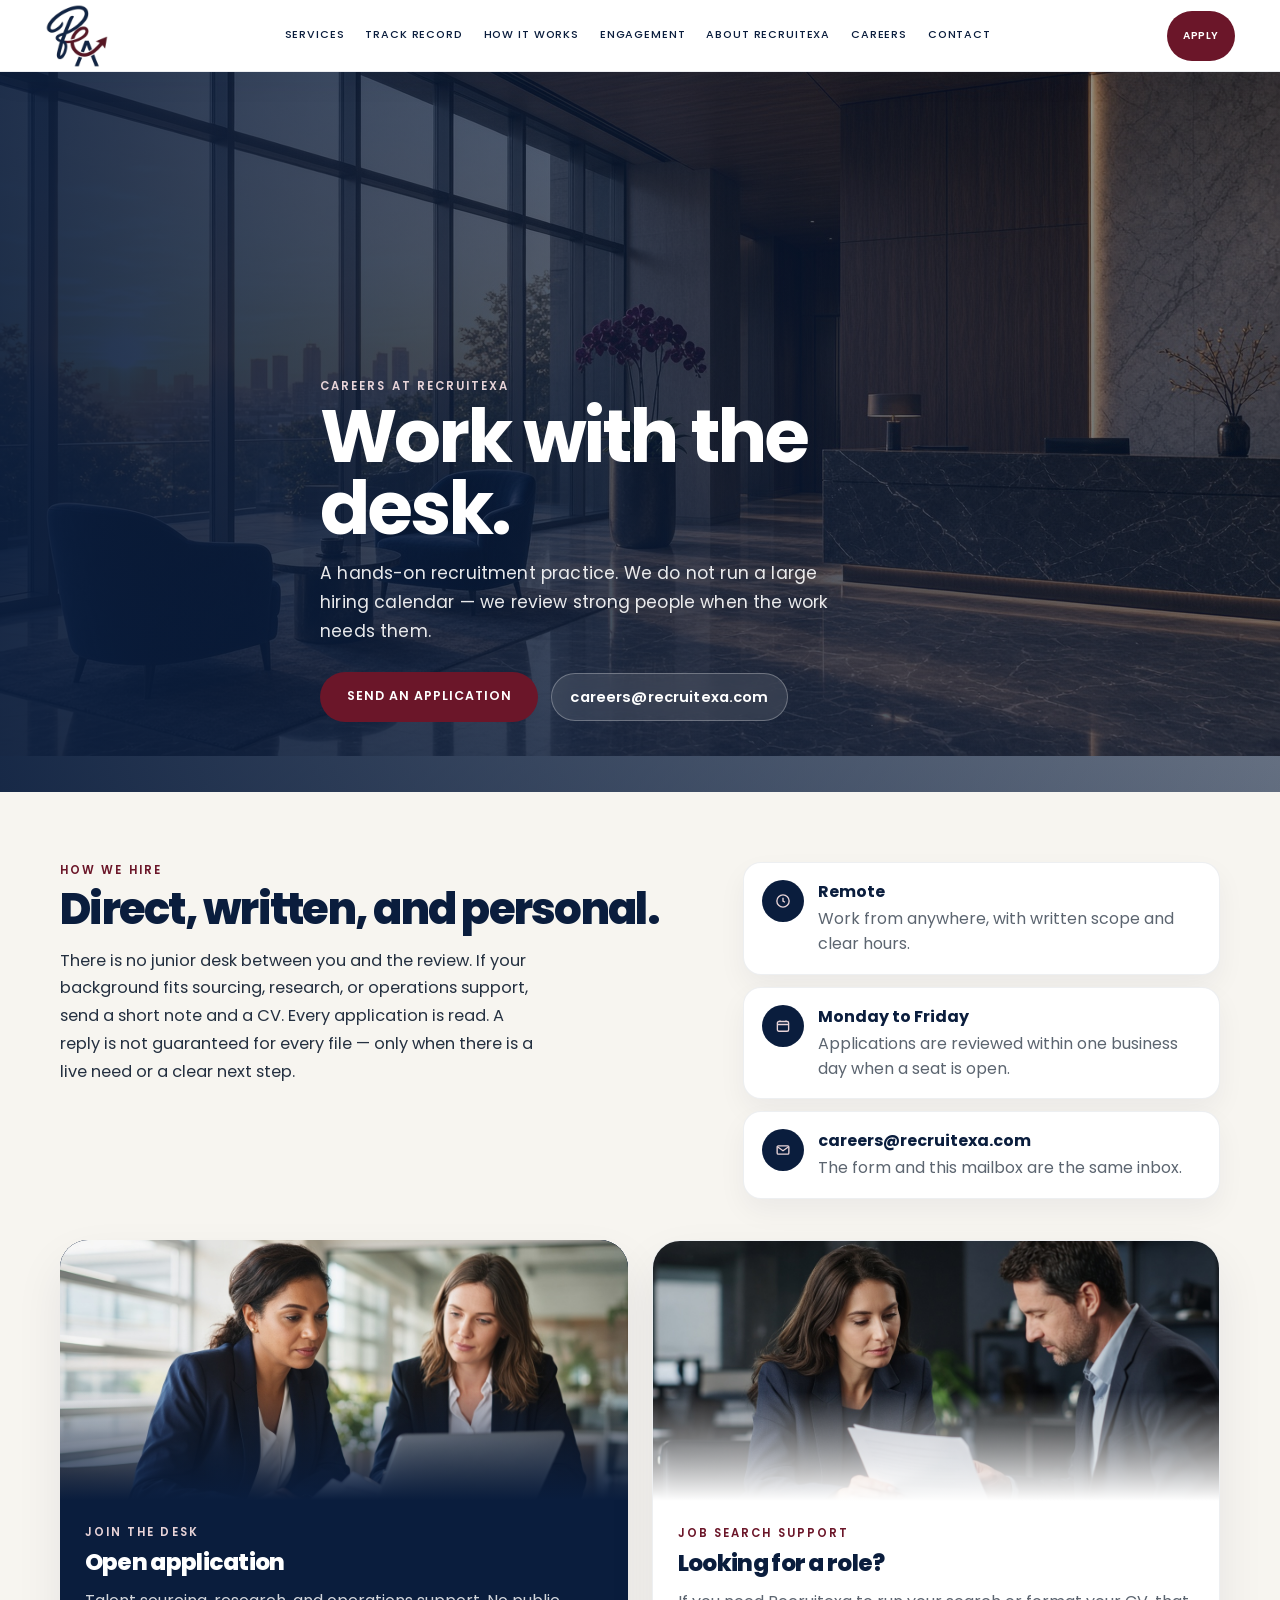
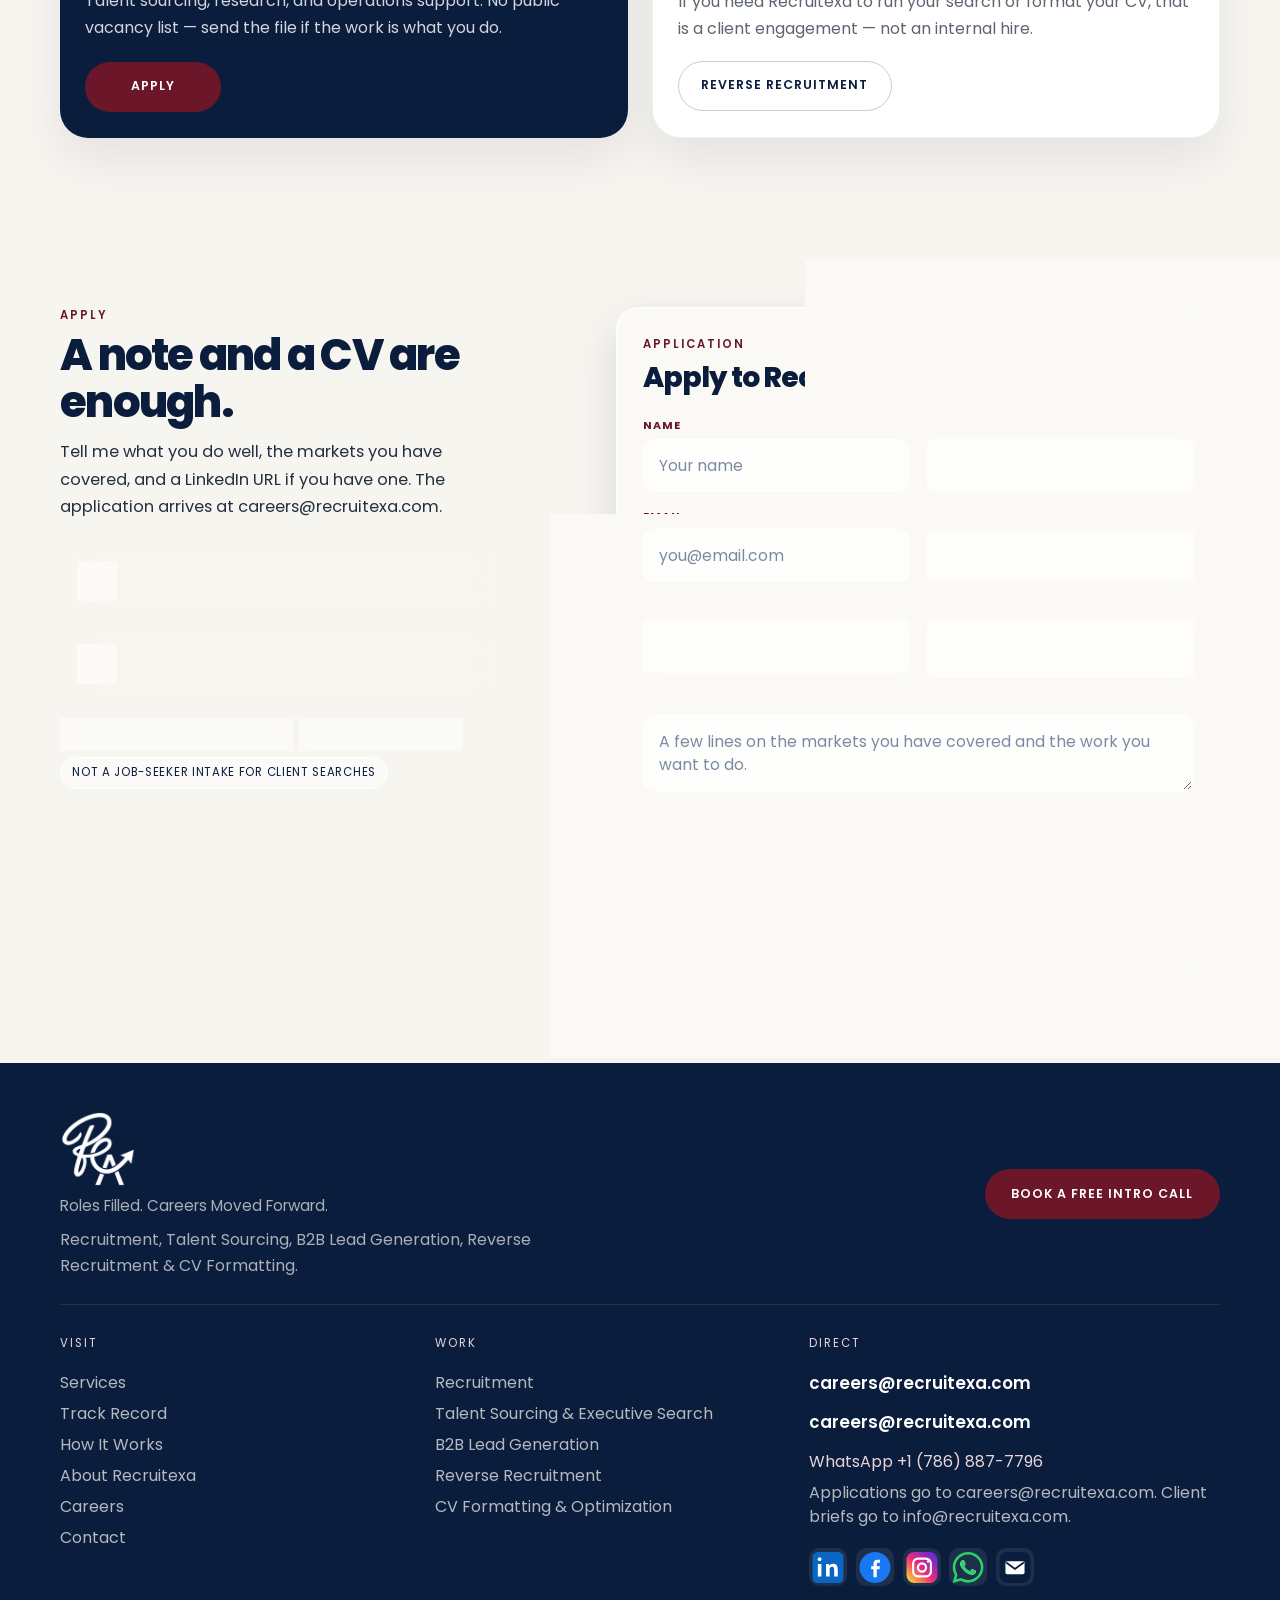
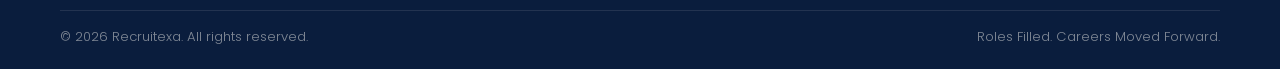
==== commit 15f5d349: "Add a Recruitexa-only admin to post live roles on the careers page. Co-authored-by: Cursor <cursorag" ====
--- a/careers.html
+++ b/careers.html
@@ -18,7 +18,7 @@
       document.documentElement.setAttribute("data-theme", "light");
     }
   </script>
-  <link rel="stylesheet" href="styles.css?v=112">
+  <link rel="stylesheet" href="styles.css?v=113">
 </head>
 <body class="career-page" data-email="careers@recruitexa.com">
   <svg class="sprite" aria-hidden="true">
@@ -132,6 +132,13 @@
             <span><strong>careers@recruitexa.com</strong> The form and this mailbox are the same inbox.</span>
           </li>
         </ul>
+      </div>
+
+      <div class="wrap career-jobs-wrap" data-jobs hidden>
+        <p class="kicker">Open roles</p>
+        <h2>Live seats</h2>
+        <p class="section-lead">Posted from Recruitexa. Apply below and name the role in your note.</p>
+        <div class="career-jobs" data-jobs-list></div>
       </div>
 
       <div class="wrap career-paths">
@@ -306,6 +313,6 @@
     </div>
   </footer>
 
-  <script src="main.js?v=48"></script>
+  <script src="main.js?v=50"></script>
 </body>
 </html>
--- a/styles.css
+++ b/styles.css
@@ -6699,6 +6699,26 @@
   .rx-cal-form { grid-template-columns: 1fr; }
 }
 
+.career-jobs-wrap { margin: 2.2rem auto 0; }
+.career-jobs {
+  display: grid;
+  gap: 1rem;
+  margin-top: 1.2rem;
+}
+.career-job {
+  padding: 1.15rem 1.2rem;
+  border-radius: 18px;
+  background: rgba(255, 255, 255, 0.72);
+  border: 1px solid rgba(10, 29, 61, 0.08);
+}
+.career-job h3 {
+  margin: 0.25rem 0 0.4rem;
+  color: #0A1D3D;
+  font-size: 1.15rem;
+}
+.career-job p { margin: 0; color: #5c6570; }
+.career-job .btn { margin-top: 0.9rem; }
+
 @media (prefers-reduced-motion: reduce) {
   .aurora span,
   main .trust-card,
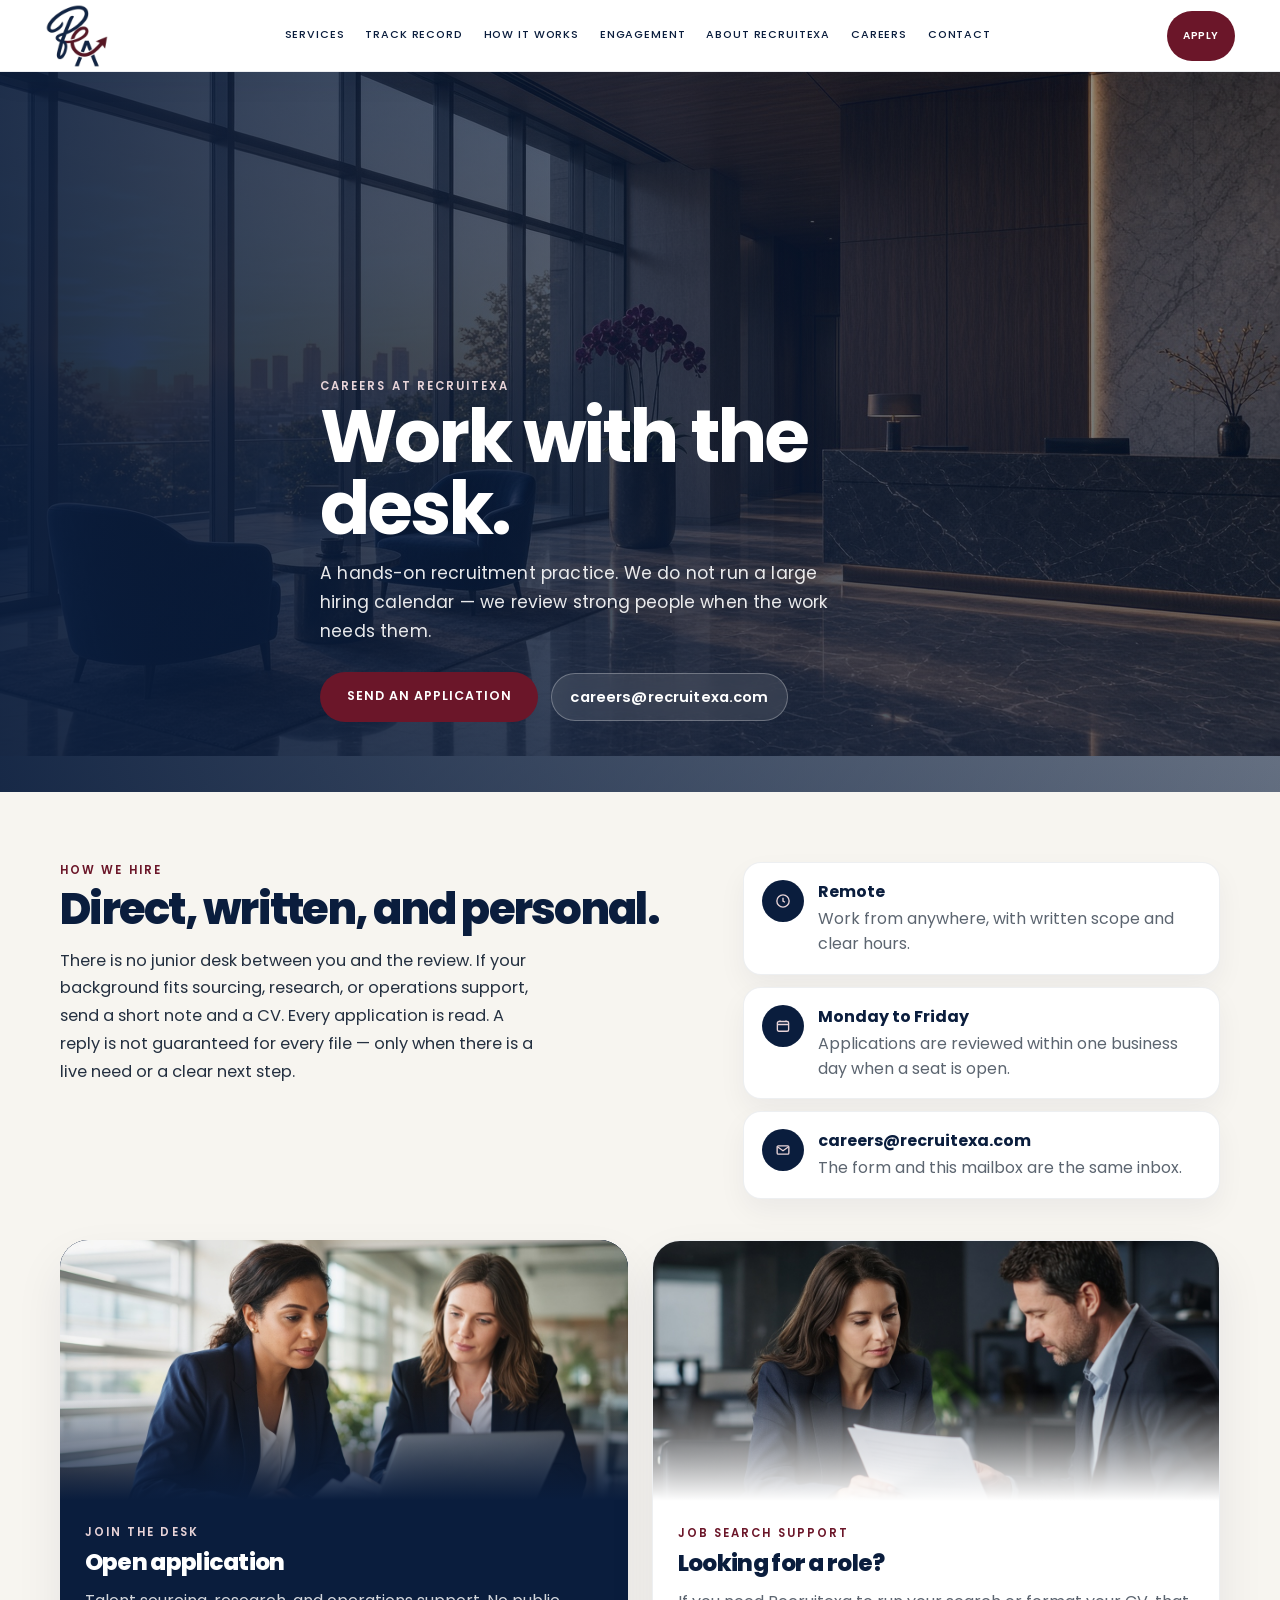
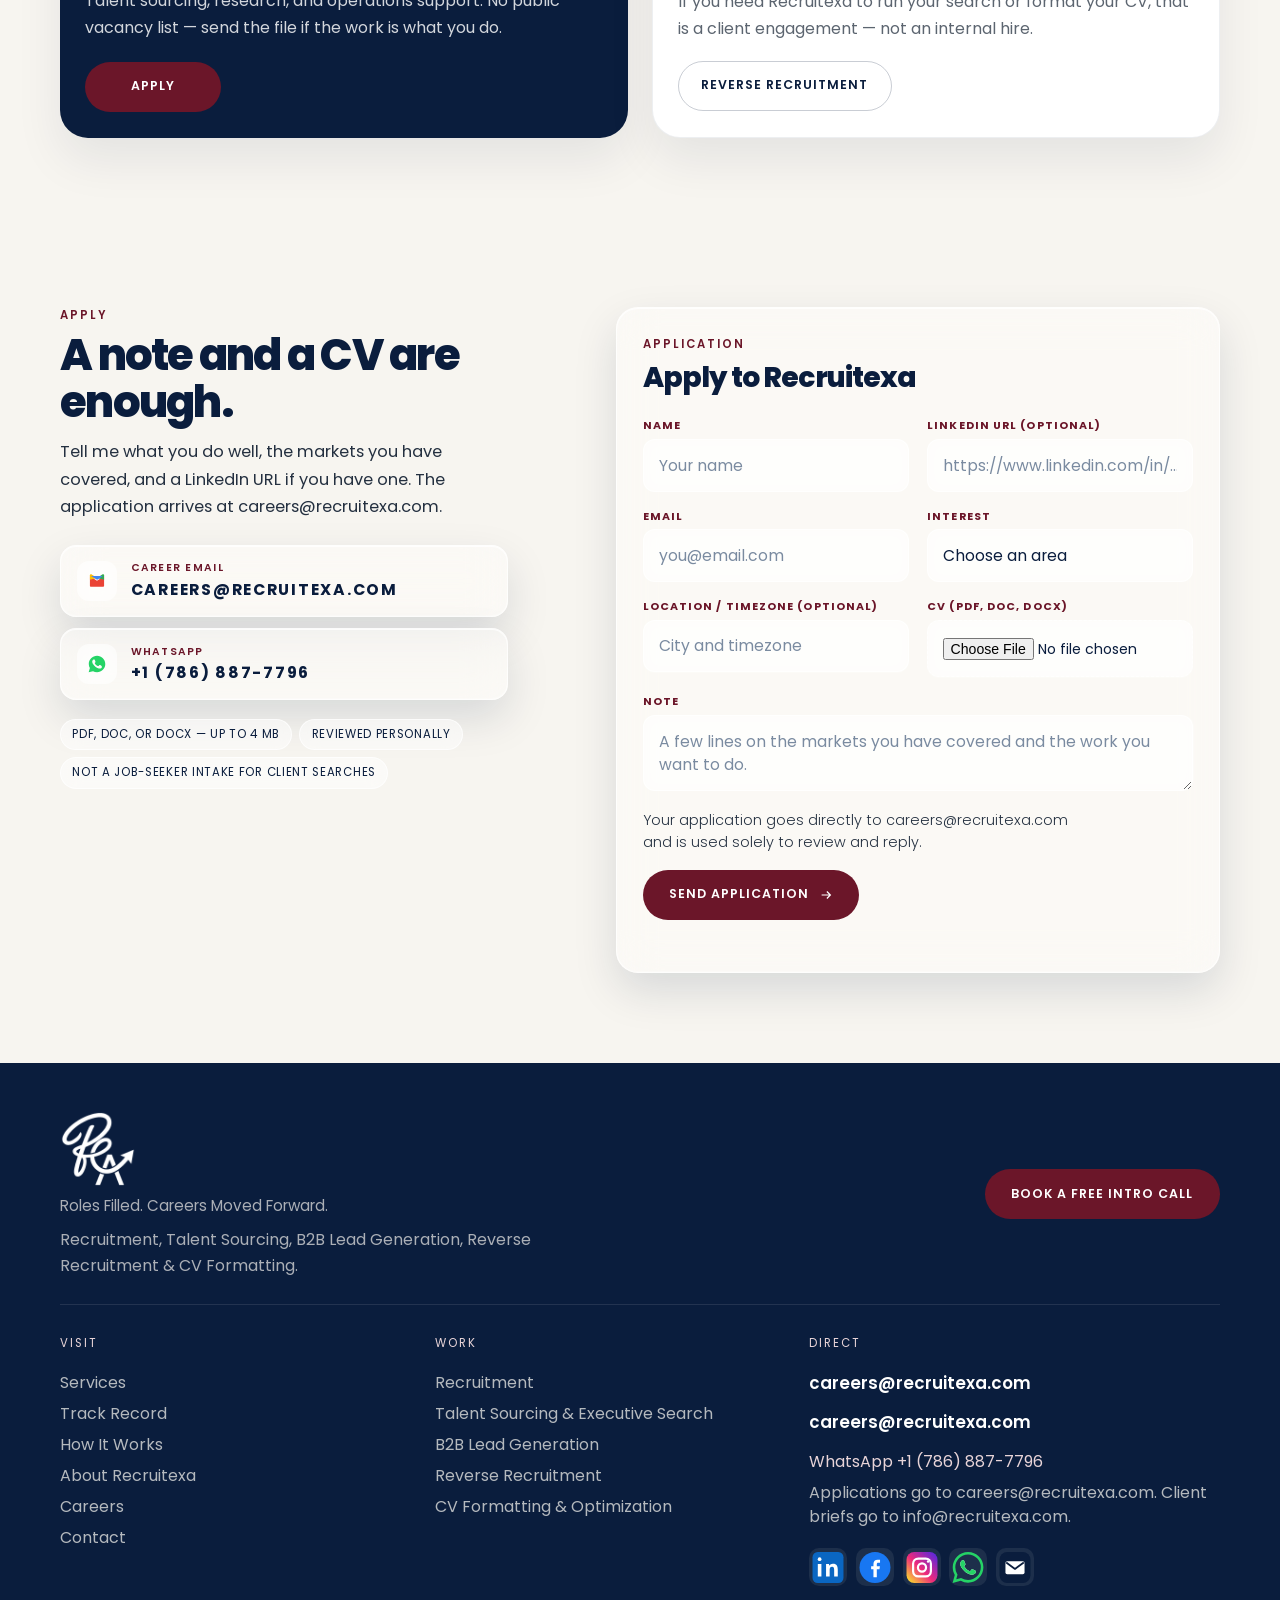
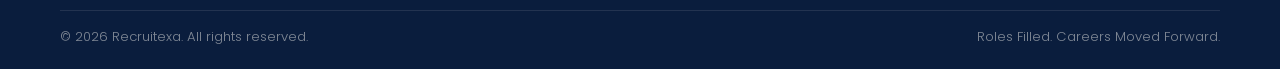
==== commit 5a0d872f: "Add job opening dates and a clear delete control in careers admin. Co-authored-by: Cursor <cursorage" ====
--- a/careers.html
+++ b/careers.html
@@ -313,6 +313,6 @@
     </div>
   </footer>
 
-  <script src="main.js?v=50"></script>
+  <script src="main.js?v=51"></script>
 </body>
 </html>
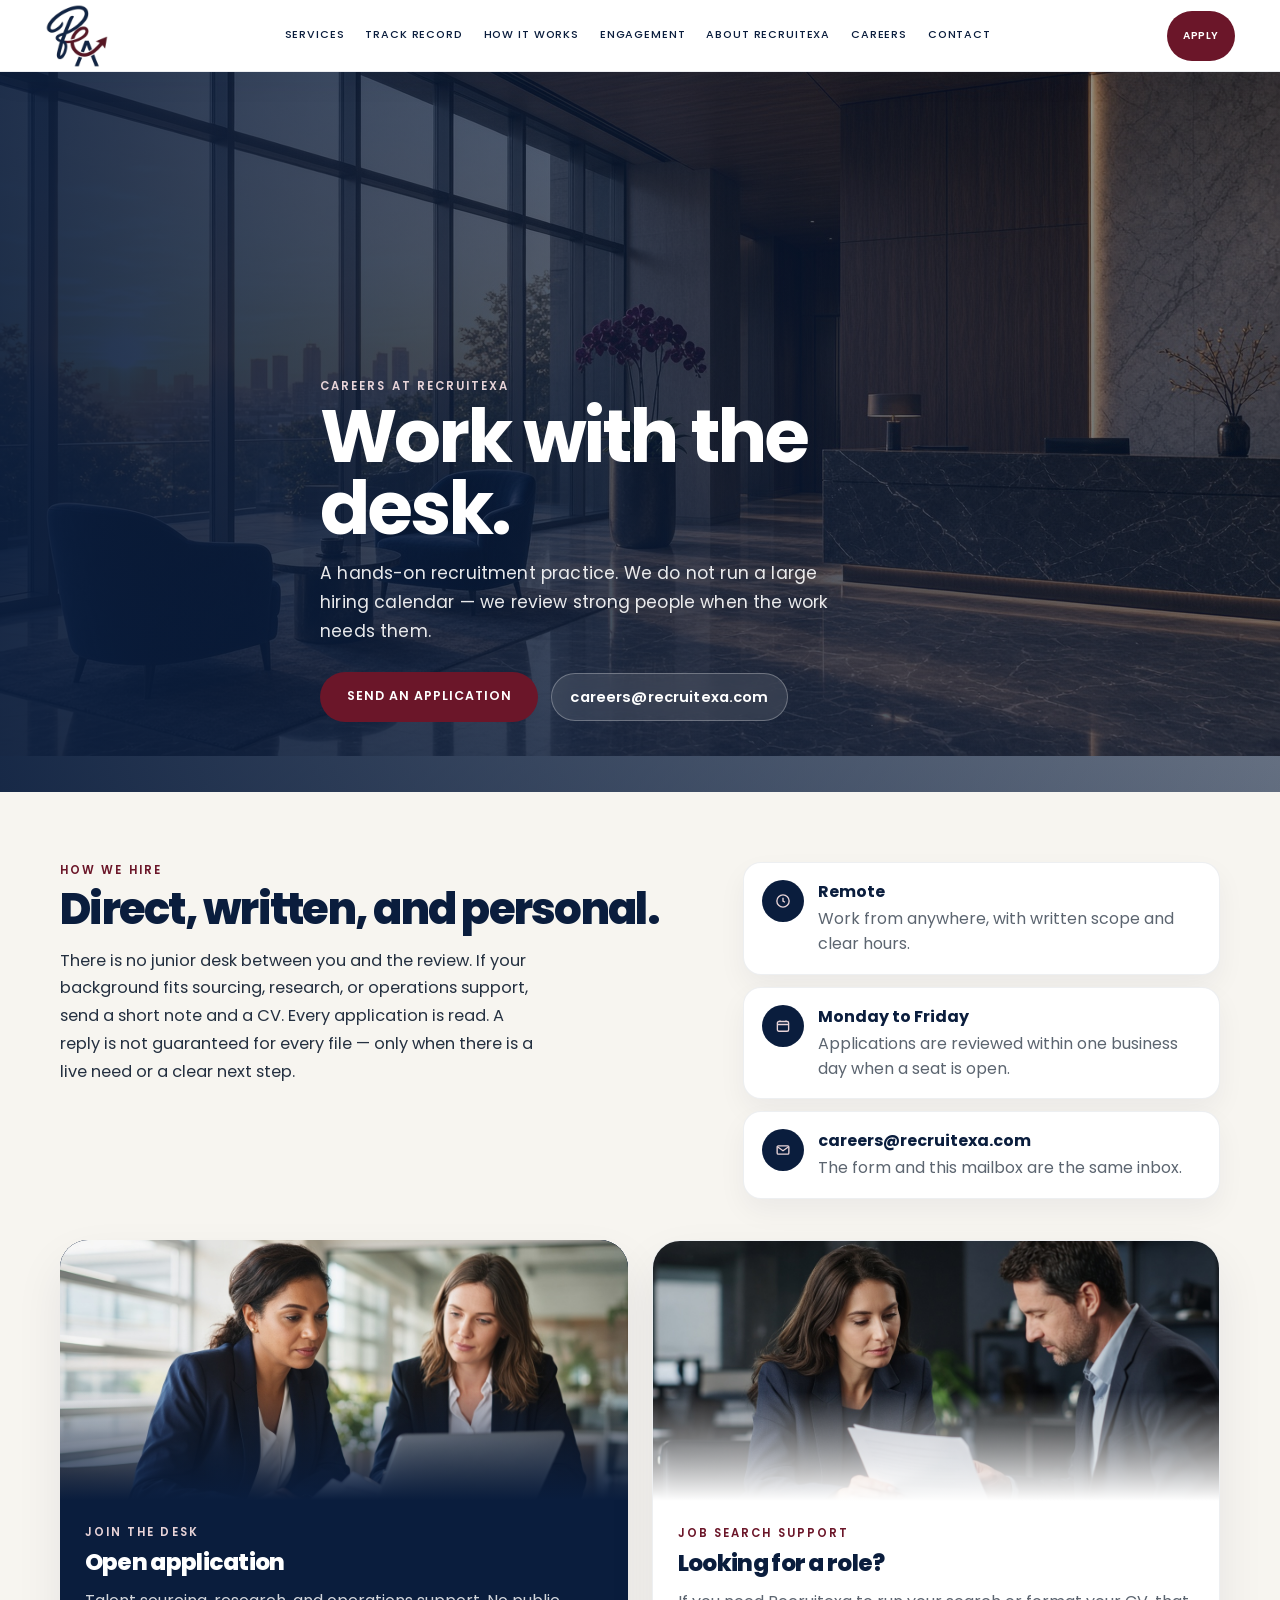
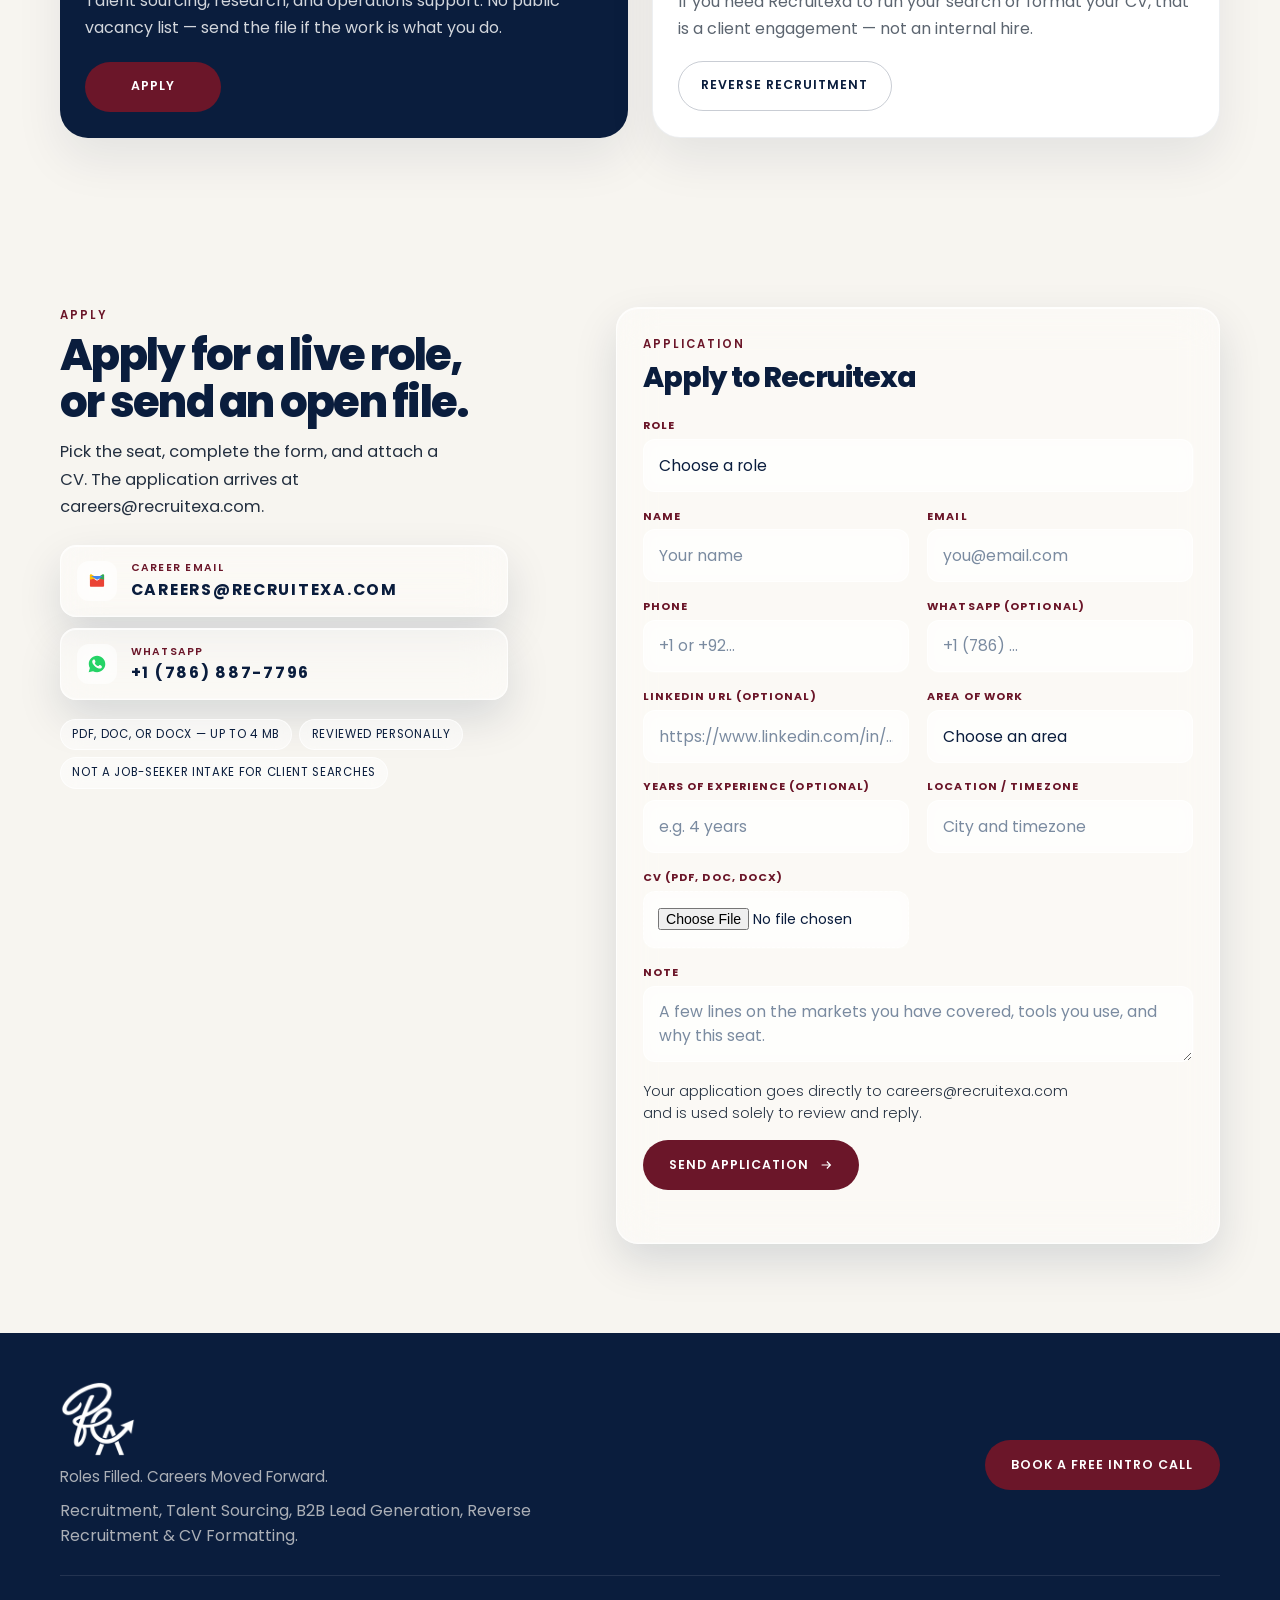
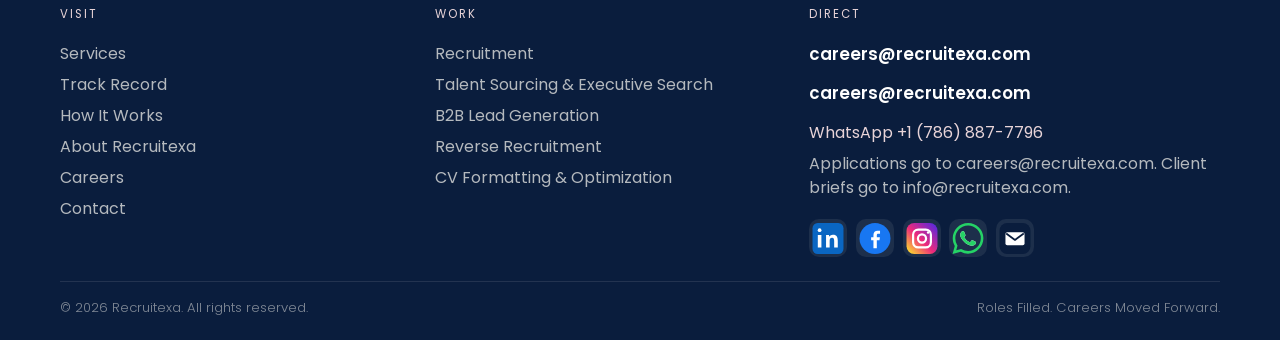
==== commit 3cc2de8a: "Expand the careers apply form and prefill it when a posted role is selected. Co-authored-by: Cursor " ====
--- a/careers.html
+++ b/careers.html
@@ -171,8 +171,8 @@
       <div class="wrap contact-wrap">
         <div class="contact-copy">
           <p class="kicker">Apply</p>
-          <h2>A note and a CV are enough.</h2>
-          <p class="contact-lead">Tell me what you do well, the markets you have covered, and a LinkedIn URL if you have one. The application arrives at careers@recruitexa.com.</p>
+          <h2>Apply for a live role, or send an open file.</h2>
+          <p class="contact-lead">Pick the seat, complete the form, and attach a CV. The application arrives at careers@recruitexa.com.</p>
           <div class="contact-channels">
             <a class="channel" href="mailto:careers@recruitexa.com">
               <span class="channel-ic" aria-hidden="true">
@@ -203,25 +203,39 @@
           <form id="brief" action="send.php" method="post" enctype="multipart/form-data" data-intent="career" novalidate>
             <input type="hidden" name="intent" value="career">
             <p class="kicker">Application</p>
-            <h3 class="form-title">Apply to Recruitexa</h3>
+            <h3 class="form-title" data-apply-title>Apply to Recruitexa</h3>
             <div class="form-grid">
+              <label class="field field-wide">
+                <span>Role</span>
+                <select name="role" required data-apply-role>
+                  <option value="" selected disabled>Choose a role</option>
+                  <option value="Open application">Open application</option>
+                </select>
+              </label>
               <label class="field">
                 <span>Name</span>
                 <input name="name" type="text" autocomplete="name" maxlength="120" required placeholder="Your name">
               </label>
               <label class="field">
+                <span>Email</span>
+                <input name="email" type="email" autocomplete="email" maxlength="160" required placeholder="you@email.com">
+              </label>
+              <label class="field">
+                <span>Phone</span>
+                <input name="phone" type="tel" maxlength="40" required placeholder="+1 or +92…">
+              </label>
+              <label class="field">
+                <span>WhatsApp (optional)</span>
+                <input name="whatsapp" type="tel" maxlength="40" placeholder="+1 (786) …">
+              </label>
+              <label class="field">
                 <span>LinkedIn URL (optional)</span>
                 <input name="company" type="url" maxlength="160" placeholder="https://www.linkedin.com/in/…">
               </label>
               <label class="field">
-                <span>Email</span>
-                <input name="email" type="email" autocomplete="email" maxlength="160" required placeholder="you@email.com">
-              </label>
-              <label class="field">
-                <span>Interest</span>
+                <span>Area of work</span>
                 <select name="service" required>
                   <option value="" selected disabled>Choose an area</option>
-                  <option>Open application</option>
                   <option>Talent sourcing</option>
                   <option>Recruitment operations</option>
                   <option>Research / lead generation</option>
@@ -229,16 +243,20 @@
                 </select>
               </label>
               <label class="field">
-                <span>Location / timezone (optional)</span>
-                <input name="timeline" type="text" maxlength="160" placeholder="City and timezone">
+                <span>Years of experience (optional)</span>
+                <input name="experience" type="text" maxlength="40" placeholder="e.g. 4 years">
+              </label>
+              <label class="field">
+                <span>Location / timezone</span>
+                <input name="timeline" type="text" maxlength="160" required placeholder="City and timezone">
               </label>
               <label class="field">
                 <span>CV (PDF, DOC, DOCX)</span>
-                <input name="cv" type="file" accept=".pdf,.doc,.docx,application/pdf,application/msword,application/vnd.openxmlformats-officedocument.wordprocessingml.document">
+                <input name="cv" type="file" required accept=".pdf,.doc,.docx,application/pdf,application/msword,application/vnd.openxmlformats-officedocument.wordprocessingml.document">
               </label>
               <label class="field field-wide">
                 <span>Note</span>
-                <textarea name="message" maxlength="4000" required placeholder="A few lines on the markets you have covered and the work you want to do."></textarea>
+                <textarea name="message" maxlength="4000" required placeholder="A few lines on the markets you have covered, tools you use, and why this seat."></textarea>
               </label>
             </div>
             <div class="hp" aria-hidden="true">
@@ -313,6 +331,6 @@
     </div>
   </footer>
 
-  <script src="main.js?v=51"></script>
+  <script src="main.js?v=52"></script>
 </body>
 </html>
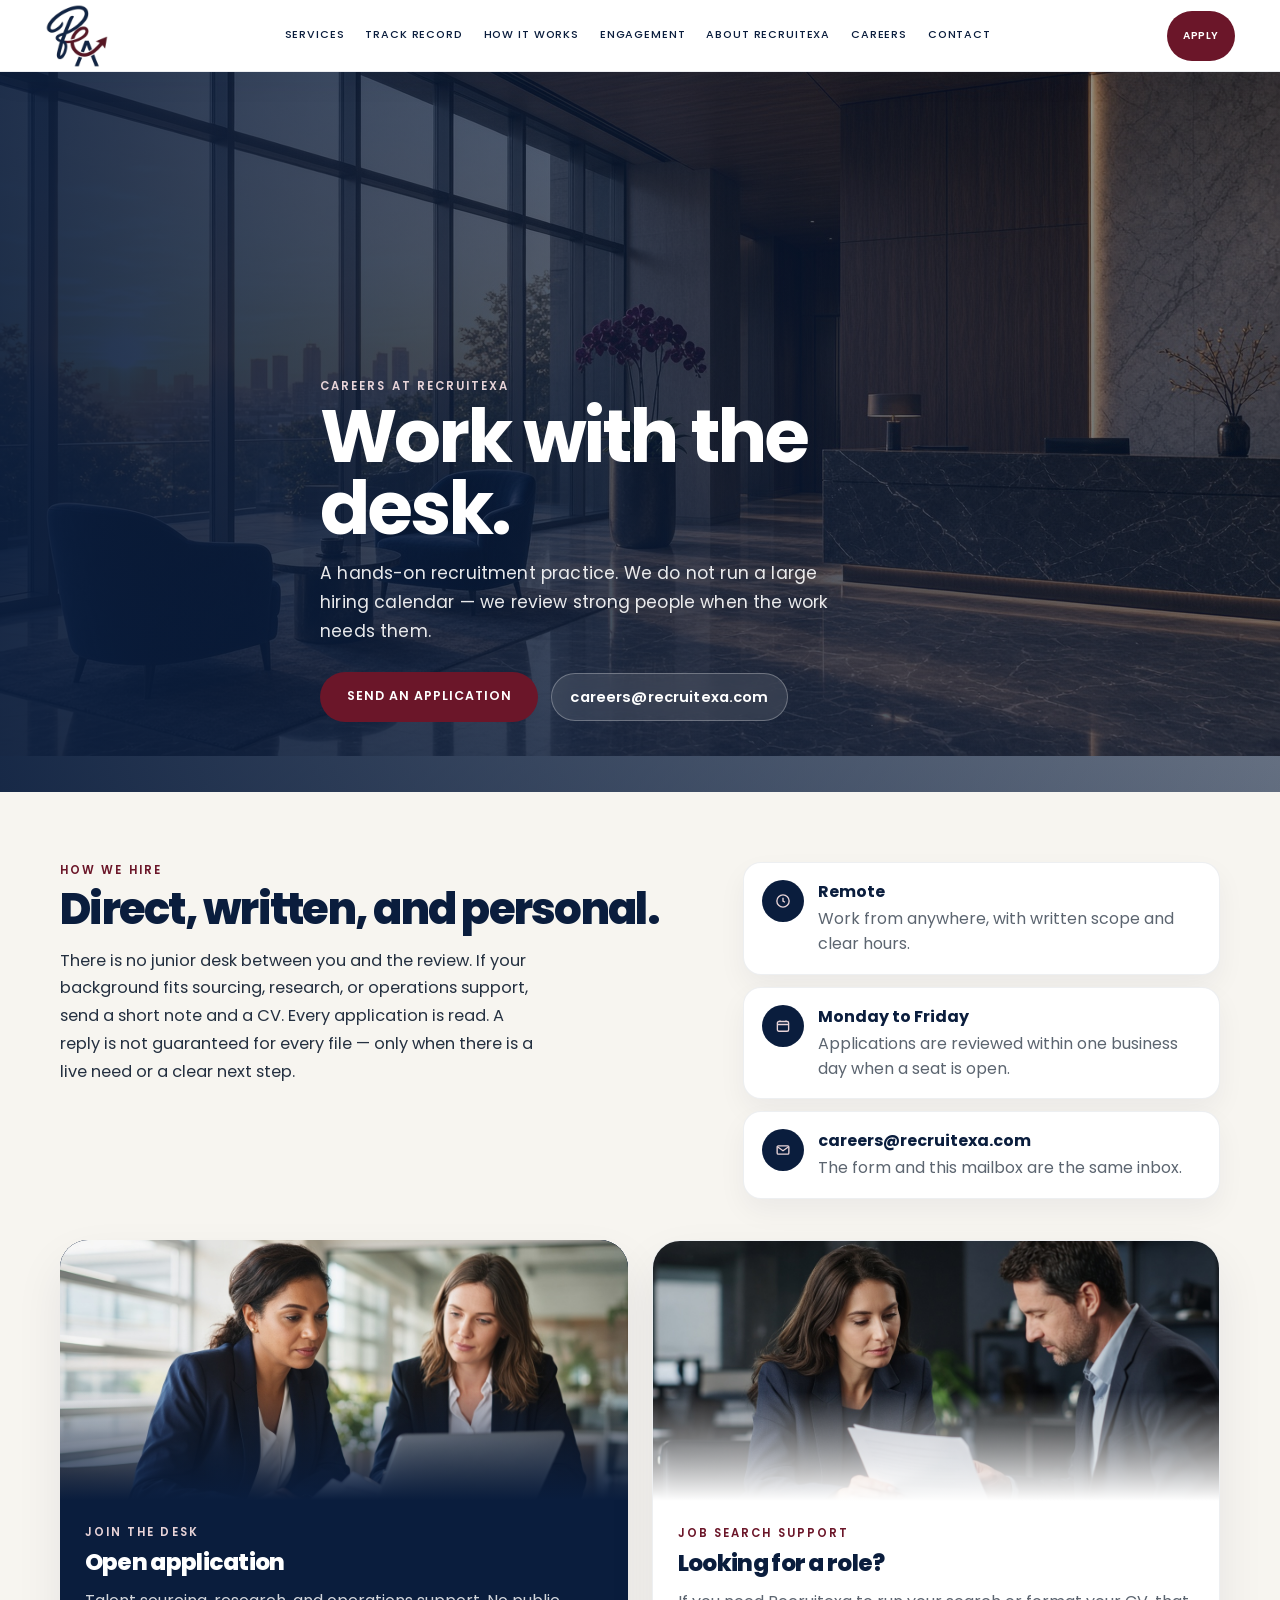
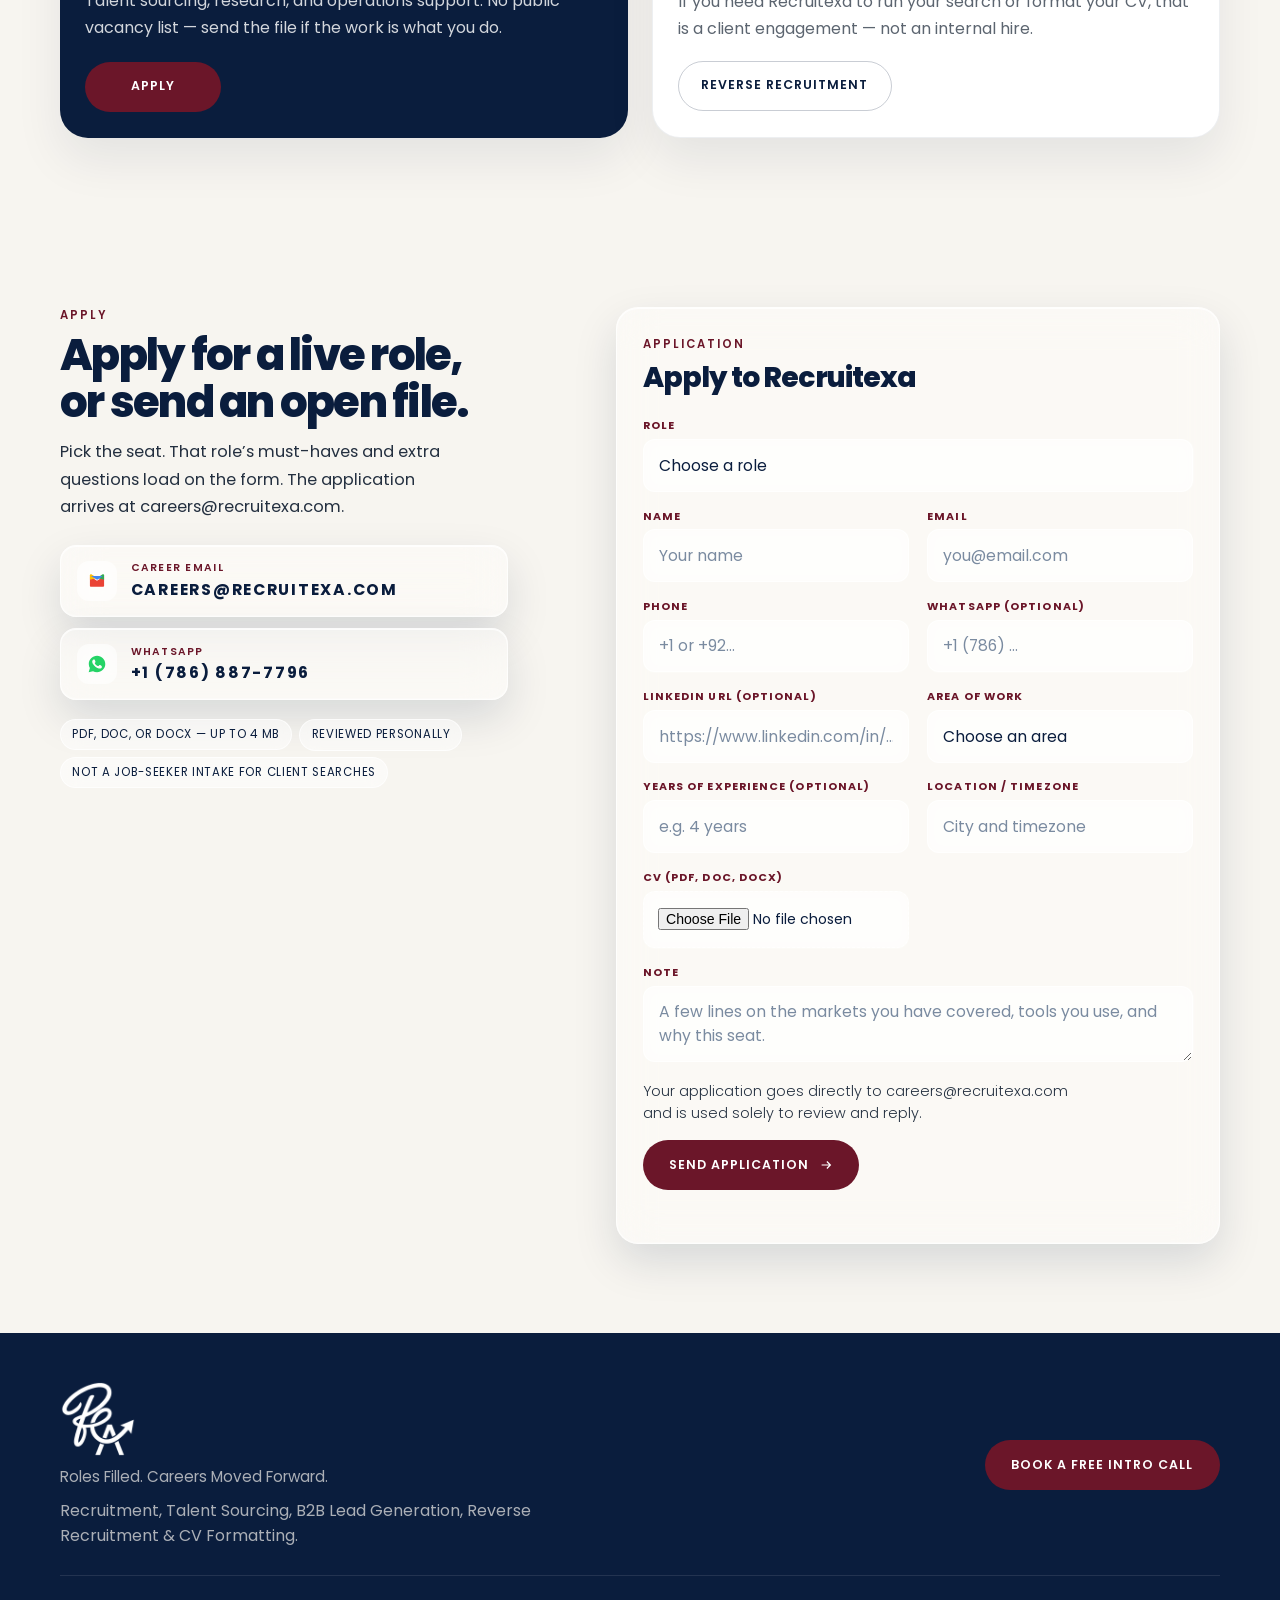
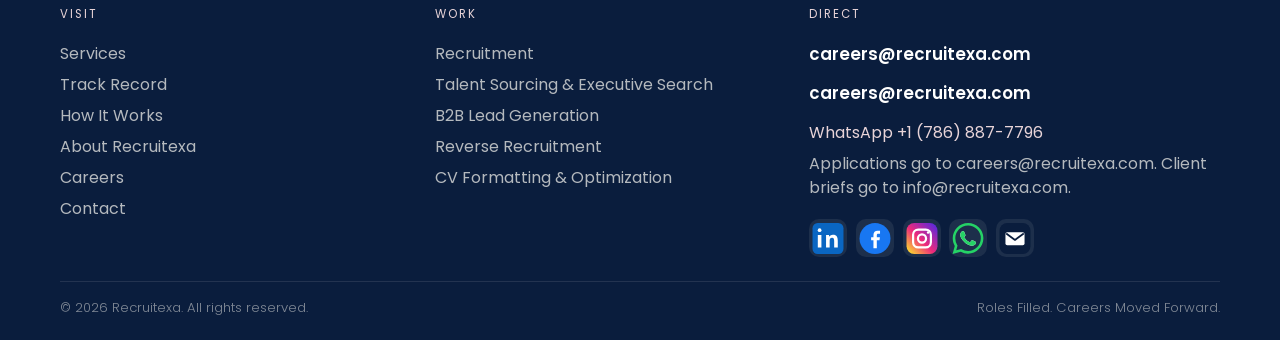
==== commit ea16ae79: "Let each posted role carry its own must-haves and apply questions. Co-authored-by: Cursor <cursorage" ====
--- a/careers.html
+++ b/careers.html
@@ -18,7 +18,7 @@
       document.documentElement.setAttribute("data-theme", "light");
     }
   </script>
-  <link rel="stylesheet" href="styles.css?v=113">
+  <link rel="stylesheet" href="styles.css?v=114">
 </head>
 <body class="career-page" data-email="careers@recruitexa.com">
   <svg class="sprite" aria-hidden="true">
@@ -137,7 +137,7 @@
       <div class="wrap career-jobs-wrap" data-jobs hidden>
         <p class="kicker">Open roles</p>
         <h2>Live seats</h2>
-        <p class="section-lead">Posted from Recruitexa. Apply below and name the role in your note.</p>
+        <p class="section-lead">Each live seat has its own must-haves and apply questions. Open the form from the role you want.</p>
         <div class="career-jobs" data-jobs-list></div>
       </div>
 
@@ -172,7 +172,7 @@
         <div class="contact-copy">
           <p class="kicker">Apply</p>
           <h2>Apply for a live role, or send an open file.</h2>
-          <p class="contact-lead">Pick the seat, complete the form, and attach a CV. The application arrives at careers@recruitexa.com.</p>
+          <p class="contact-lead">Pick the seat. That role’s must-haves and extra questions load on the form. The application arrives at careers@recruitexa.com.</p>
           <div class="contact-channels">
             <a class="channel" href="mailto:careers@recruitexa.com">
               <span class="channel-ic" aria-hidden="true">
@@ -204,6 +204,8 @@
             <input type="hidden" name="intent" value="career">
             <p class="kicker">Application</p>
             <h3 class="form-title" data-apply-title>Apply to Recruitexa</h3>
+            <input type="hidden" name="job_id" value="" data-apply-job>
+            <div class="apply-needs" data-apply-needs hidden></div>
             <div class="form-grid">
               <label class="field field-wide">
                 <span>Role</span>
@@ -212,6 +214,7 @@
                   <option value="Open application">Open application</option>
                 </select>
               </label>
+              <div class="field-wide apply-extra" data-apply-extra></div>
               <label class="field">
                 <span>Name</span>
                 <input name="name" type="text" autocomplete="name" maxlength="120" required placeholder="Your name">
@@ -331,6 +334,6 @@
     </div>
   </footer>
 
-  <script src="main.js?v=52"></script>
+  <script src="main.js?v=53"></script>
 </body>
 </html>
--- a/styles.css
+++ b/styles.css
@@ -6718,6 +6718,27 @@
 }
 .career-job p { margin: 0; color: #5c6570; }
 .career-job .btn { margin-top: 0.9rem; }
+.career-job .apply-needs { margin: 0.7rem 0 0; }
+.apply-needs {
+  margin: 0 0 1rem;
+  padding: 0.85rem 1rem;
+  border-radius: 14px;
+  background: rgba(10, 29, 61, 0.05);
+  border: 1px solid rgba(10, 29, 61, 0.08);
+}
+.apply-needs p {
+  margin: 0 0 0.45rem;
+  color: #0A1D3D;
+  font-weight: 600;
+  font-size: 0.92rem;
+}
+.apply-needs ul {
+  margin: 0;
+  padding-left: 1.1rem;
+  color: #5c6570;
+}
+.apply-needs li { margin: 0.2rem 0; }
+.apply-extra { display: contents; }
 
 @media (prefers-reduced-motion: reduce) {
   .aurora span,
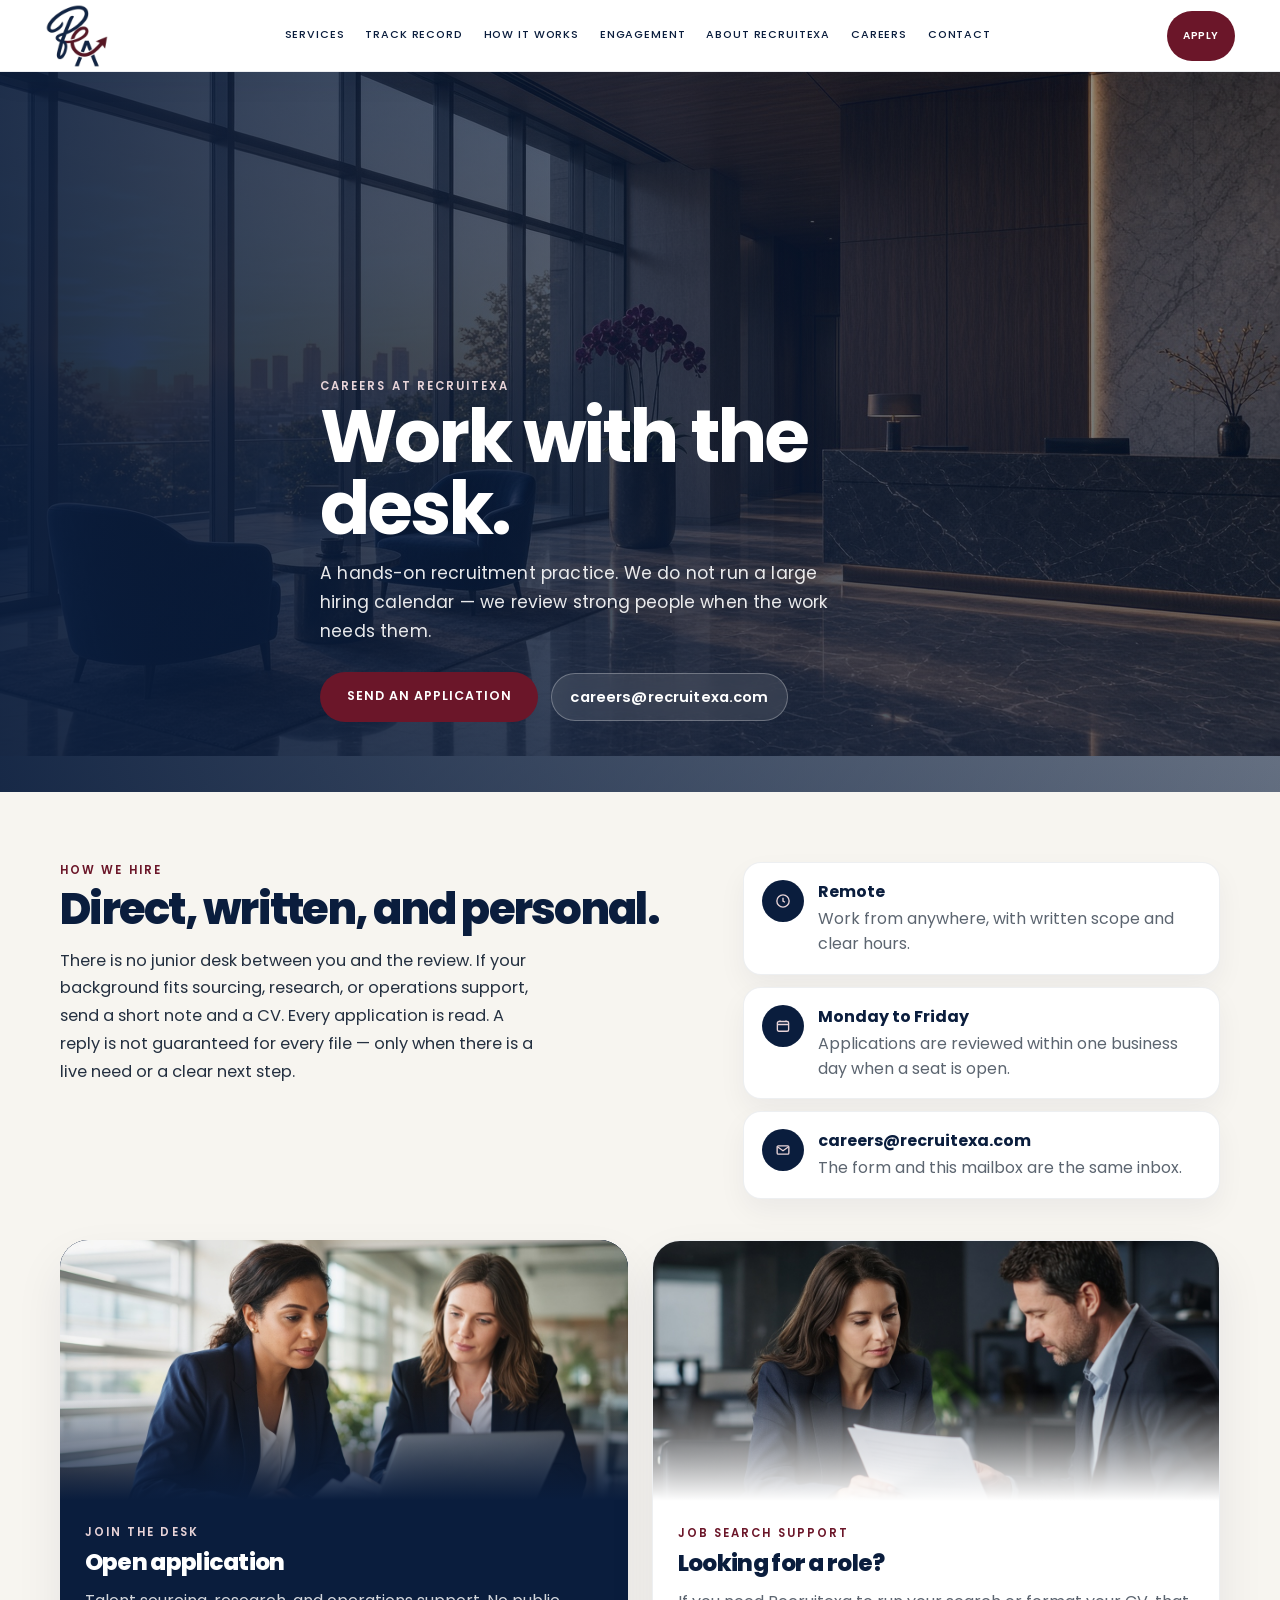
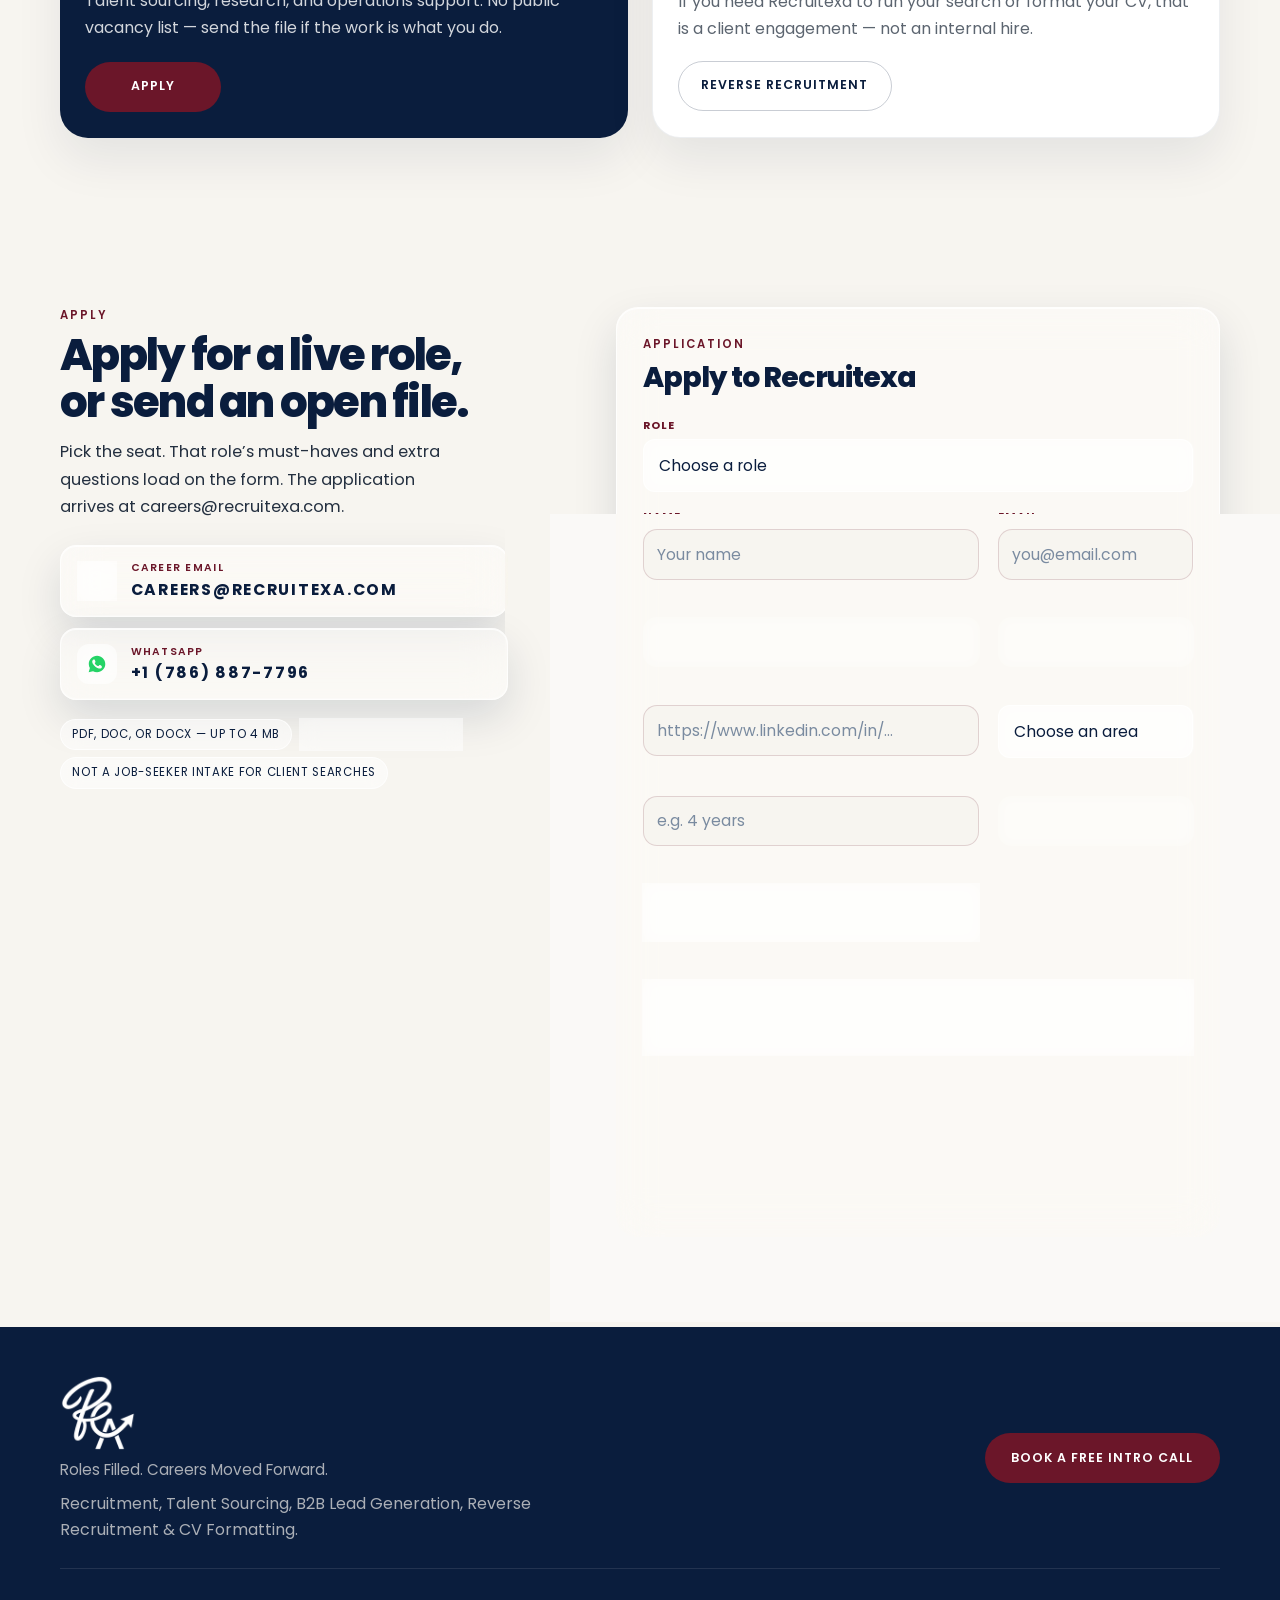
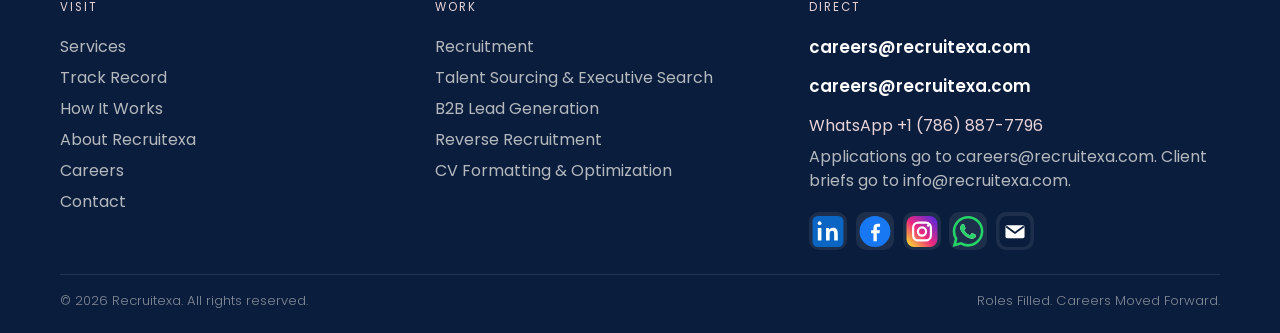
==== commit e4a1e712: "Let careers admin add as many apply questions as needed. Co-authored-by: Cursor <cursoragent@cursor." ====
--- a/careers.html
+++ b/careers.html
@@ -18,7 +18,7 @@
       document.documentElement.setAttribute("data-theme", "light");
     }
   </script>
-  <link rel="stylesheet" href="styles.css?v=114">
+  <link rel="stylesheet" href="styles.css?v=115">
 </head>
 <body class="career-page" data-email="careers@recruitexa.com">
   <svg class="sprite" aria-hidden="true">
--- a/styles.css
+++ b/styles.css
@@ -2114,7 +2114,7 @@
   color: var(--blue-deep);
 }
 
-.field input,
+.field input:not([type="checkbox"]):not([type="radio"]):not([type="file"]):not([type="hidden"]),
 .field select,
 .field textarea {
   width: 100%;
@@ -2126,6 +2126,18 @@
   appearance: none;
   outline: none;
   transition: border-color 0.25s ease, box-shadow 0.25s ease;
+}
+
+.field input[type="checkbox"],
+.field input[type="radio"] {
+  appearance: auto;
+  width: 1.15rem;
+  height: 1.15rem;
+  margin: 0;
+  padding: 0;
+  flex: none;
+  accent-color: #0A1D3D;
+  border-radius: 4px;
 }
 
 .field textarea { min-height: 120px; resize: vertical; }
@@ -6718,6 +6730,56 @@
 }
 .career-job p { margin: 0; color: #5c6570; }
 .career-job .btn { margin-top: 0.9rem; }
+
+.job-q-list {
+  display: grid;
+  gap: 0.65rem;
+  grid-column: 1 / -1;
+}
+.job-q-row {
+  display: grid;
+  grid-template-columns: 1fr auto auto;
+  gap: 0.55rem;
+  align-items: center;
+}
+.job-q-row input[type="text"] {
+  width: 100%;
+  background: var(--sky, #f4f7fb);
+  border: 1px solid var(--line, rgba(10, 29, 61, 0.12));
+  border-radius: 14px;
+  padding: 0.78rem 0.85rem;
+  color: #0A1D3D;
+}
+.job-q-check {
+  display: flex;
+  align-items: center;
+  gap: 0.4rem;
+  margin: 0;
+  white-space: nowrap;
+  font-size: 0.86rem;
+  color: #0A1D3D;
+}
+.job-q-check input {
+  appearance: auto;
+  width: 1.15rem;
+  height: 1.15rem;
+  margin: 0;
+  accent-color: #0A1D3D;
+}
+.job-q-remove {
+  border: 1px solid rgba(10, 29, 61, 0.12);
+  background: #fff;
+  color: #6B1629;
+  border-radius: 999px;
+  padding: 0.45rem 0.75rem;
+  font-size: 0.8rem;
+  font-weight: 650;
+  cursor: pointer;
+}
+@media (max-width: 640px) {
+  .job-q-row { grid-template-columns: 1fr auto; }
+  .job-q-remove { grid-column: 2; }
+}
 .career-job .apply-needs { margin: 0.7rem 0 0; }
 .apply-needs {
   margin: 0 0 1rem;
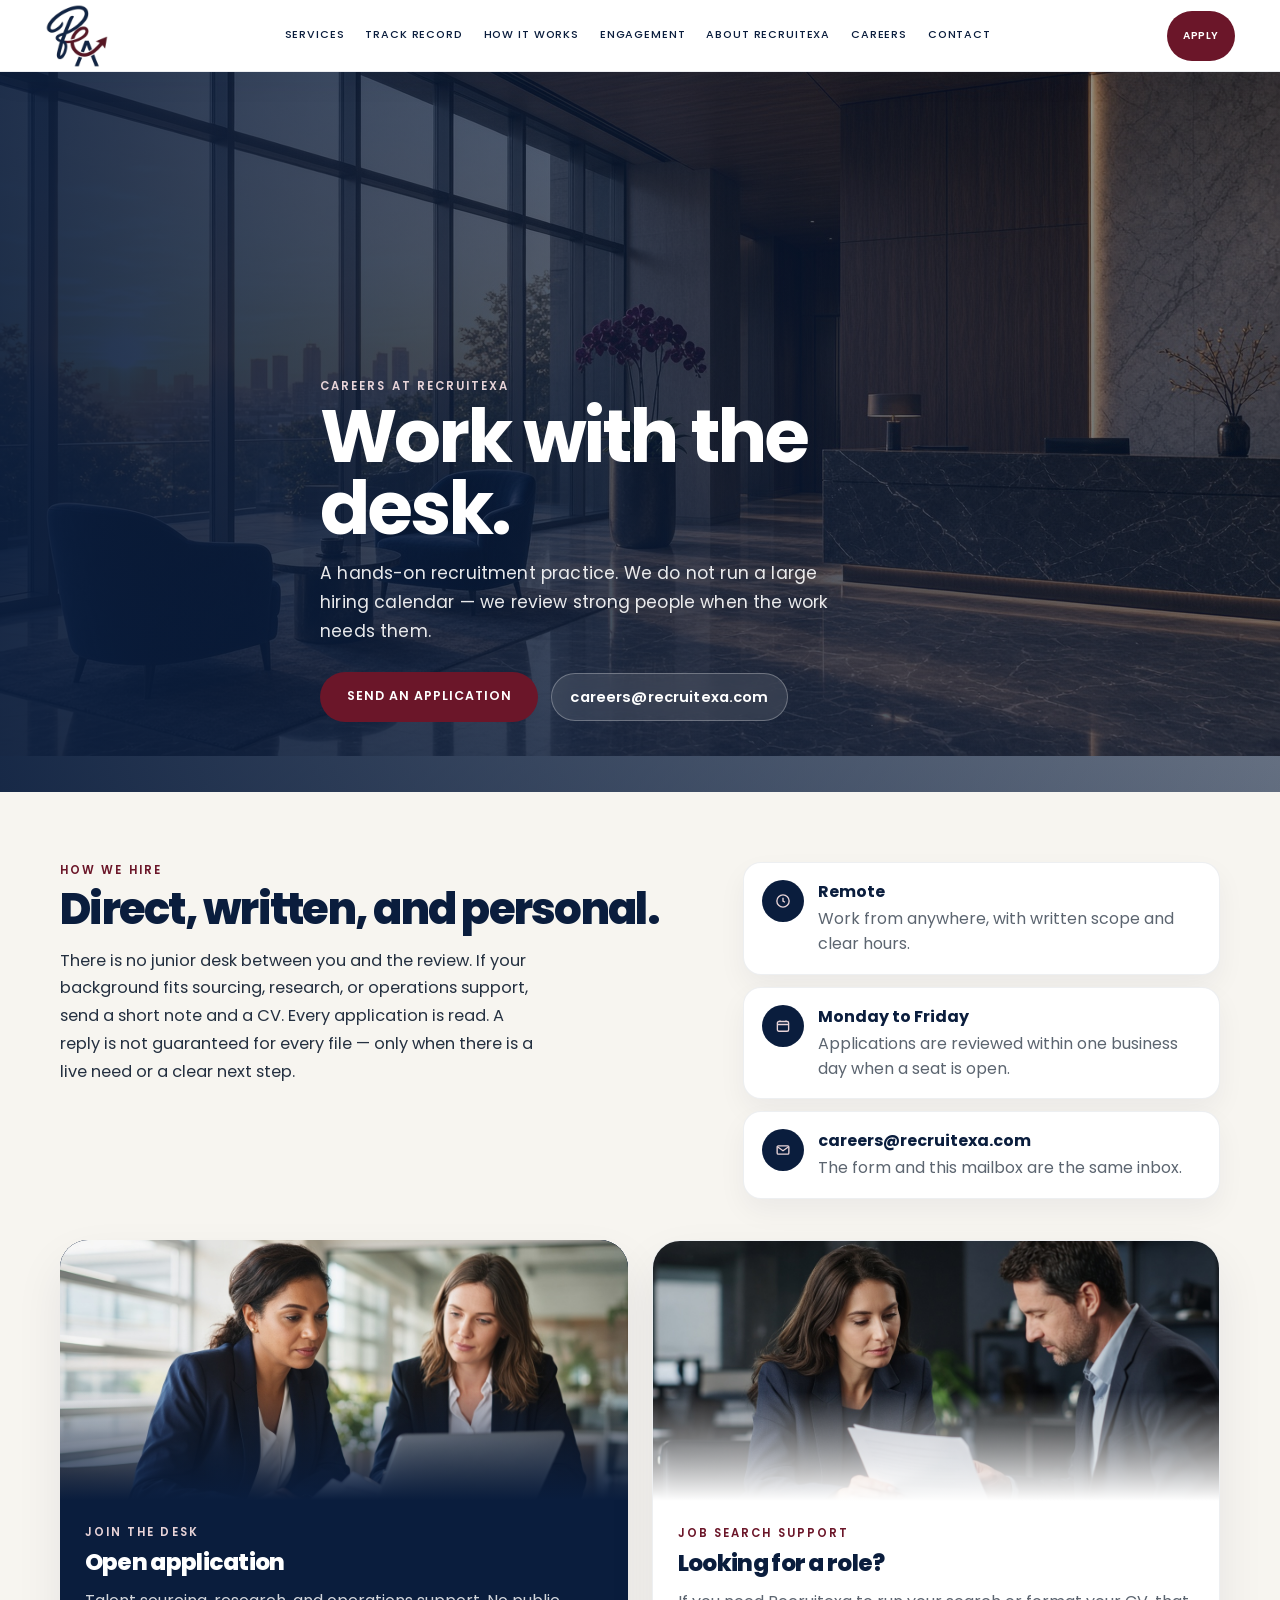
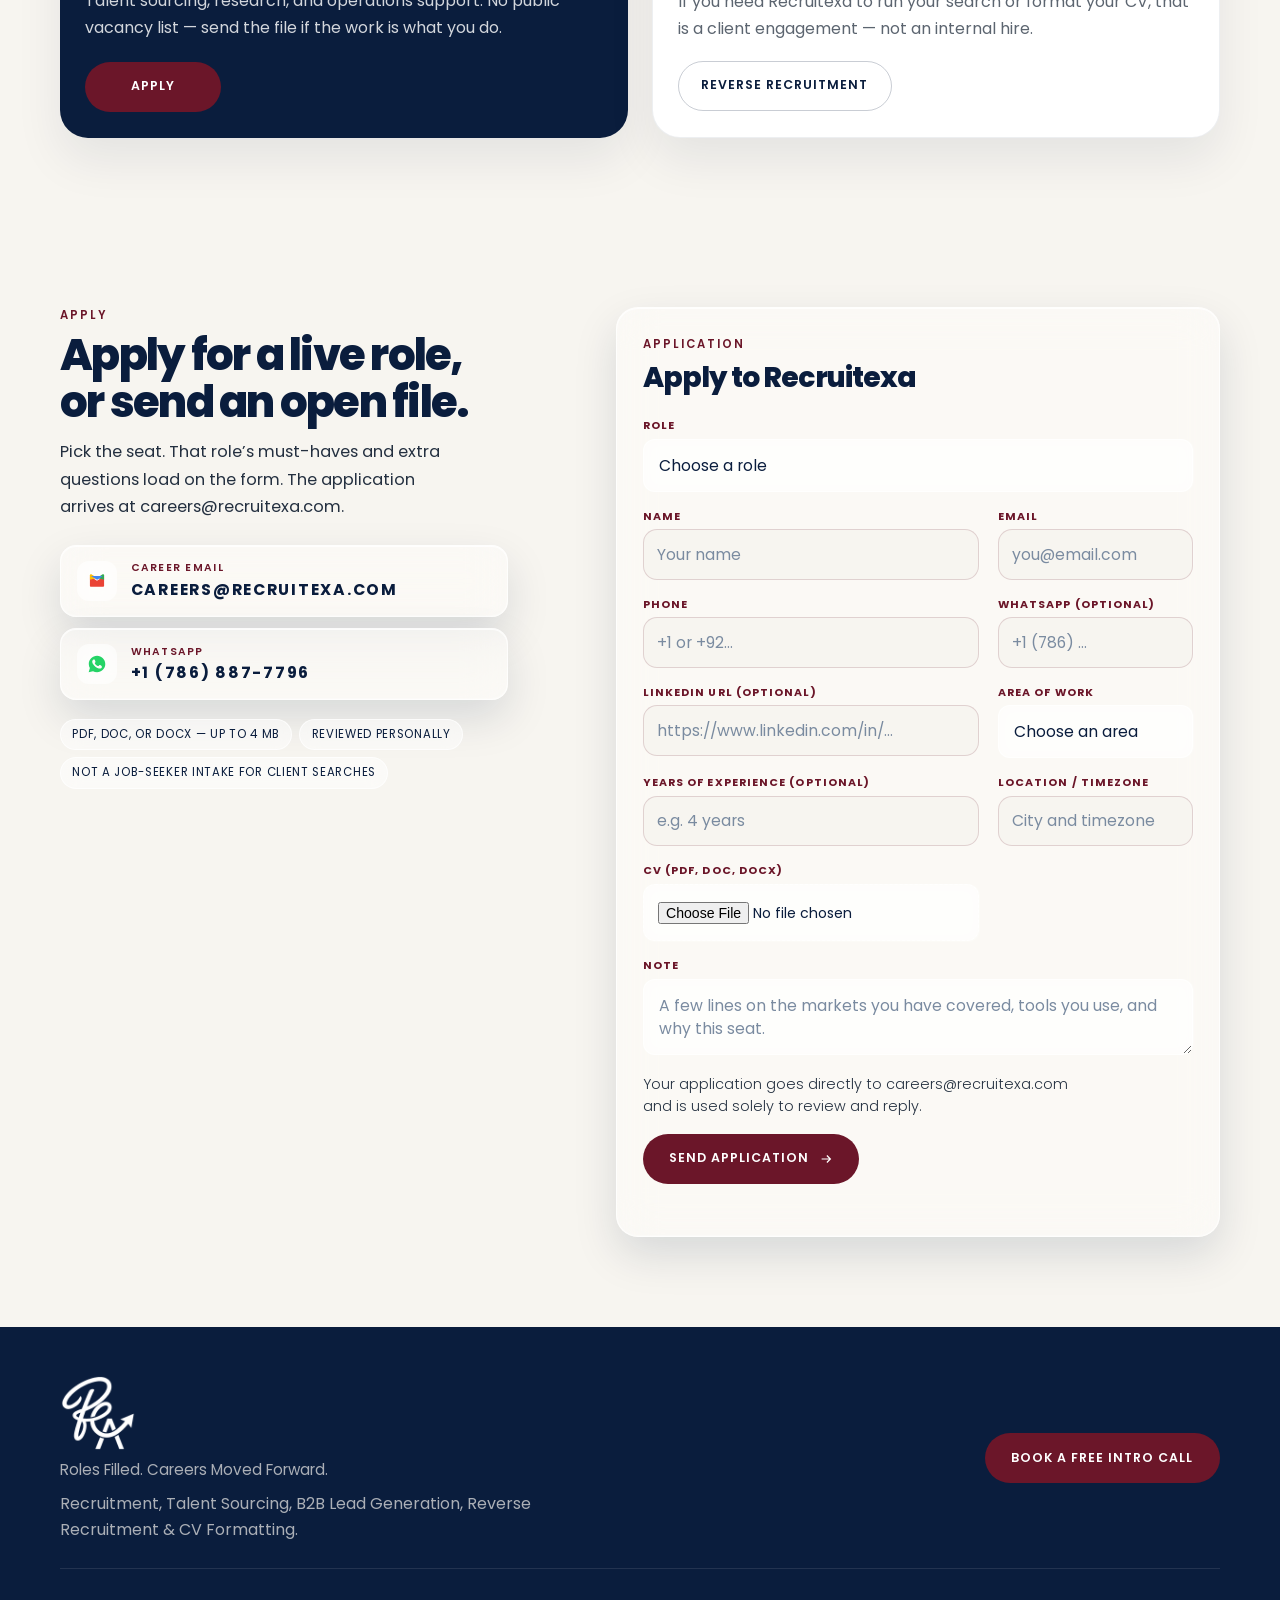
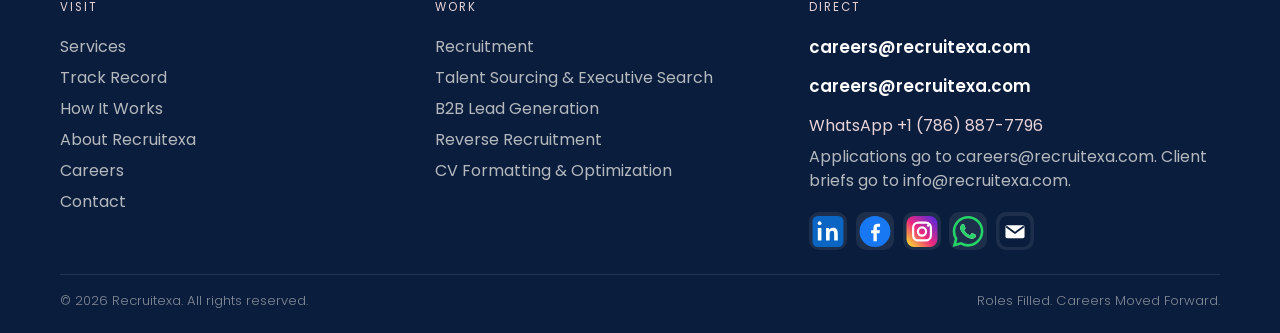
==== commit ce419739: "Add Google Tag Manager GTM-MP5BC5MK on public pages. Co-authored-by: Cursor <cursoragent@cursor.com>" ====
--- a/careers.html
+++ b/careers.html
@@ -3,6 +3,12 @@
 <head>
   <meta charset="utf-8">
   <meta name="viewport" content="width=device-width, initial-scale=1">
+  <script async src="https://www.googletagmanager.com/gtm.js?id=GTM-MP5BC5MK"></script>
+  <script>
+    window.dataLayer = window.dataLayer || [];
+    function gtag(){dataLayer.push(arguments);}
+    gtag('js', new Date());
+  </script>
   <title>Careers | Recruitexa</title>
   <meta name="description" content="Careers at Recruitexa. Open applications are reviewed personally at careers@recruitexa.com.">
   <meta name="theme-color" content="#0A1D3D">
@@ -21,6 +27,7 @@
   <link rel="stylesheet" href="styles.css?v=115">
 </head>
 <body class="career-page" data-email="careers@recruitexa.com">
+  <noscript><iframe src="https://www.googletagmanager.com/ns.html?id=GTM-MP5BC5MK" height="0" width="0" style="display:none;visibility:hidden"></iframe></noscript>
   <svg class="sprite" aria-hidden="true">
     <symbol id="logo-in" viewBox="0 0 24 24">
       <rect width="24" height="24" rx="4" fill="#0A66C2"/>
--- a/styles.css
+++ b/styles.css
@@ -6776,6 +6776,24 @@
   font-weight: 650;
   cursor: pointer;
 }
+.job-q-add {
+  display: inline-flex;
+  align-items: center;
+  justify-content: center;
+  margin-top: 0.7rem;
+  padding: 0.7rem 1.1rem;
+  border: 0;
+  border-radius: 999px;
+  background: #0A1D3D;
+  color: #fff;
+  font-size: 0.9rem;
+  font-weight: 650;
+  cursor: pointer;
+  width: auto;
+  justify-self: start;
+  grid-column: 1 / -1;
+}
+.job-q-add:hover { background: #6B1629; }
 @media (max-width: 640px) {
   .job-q-row { grid-template-columns: 1fr auto; }
   .job-q-remove { grid-column: 2; }
